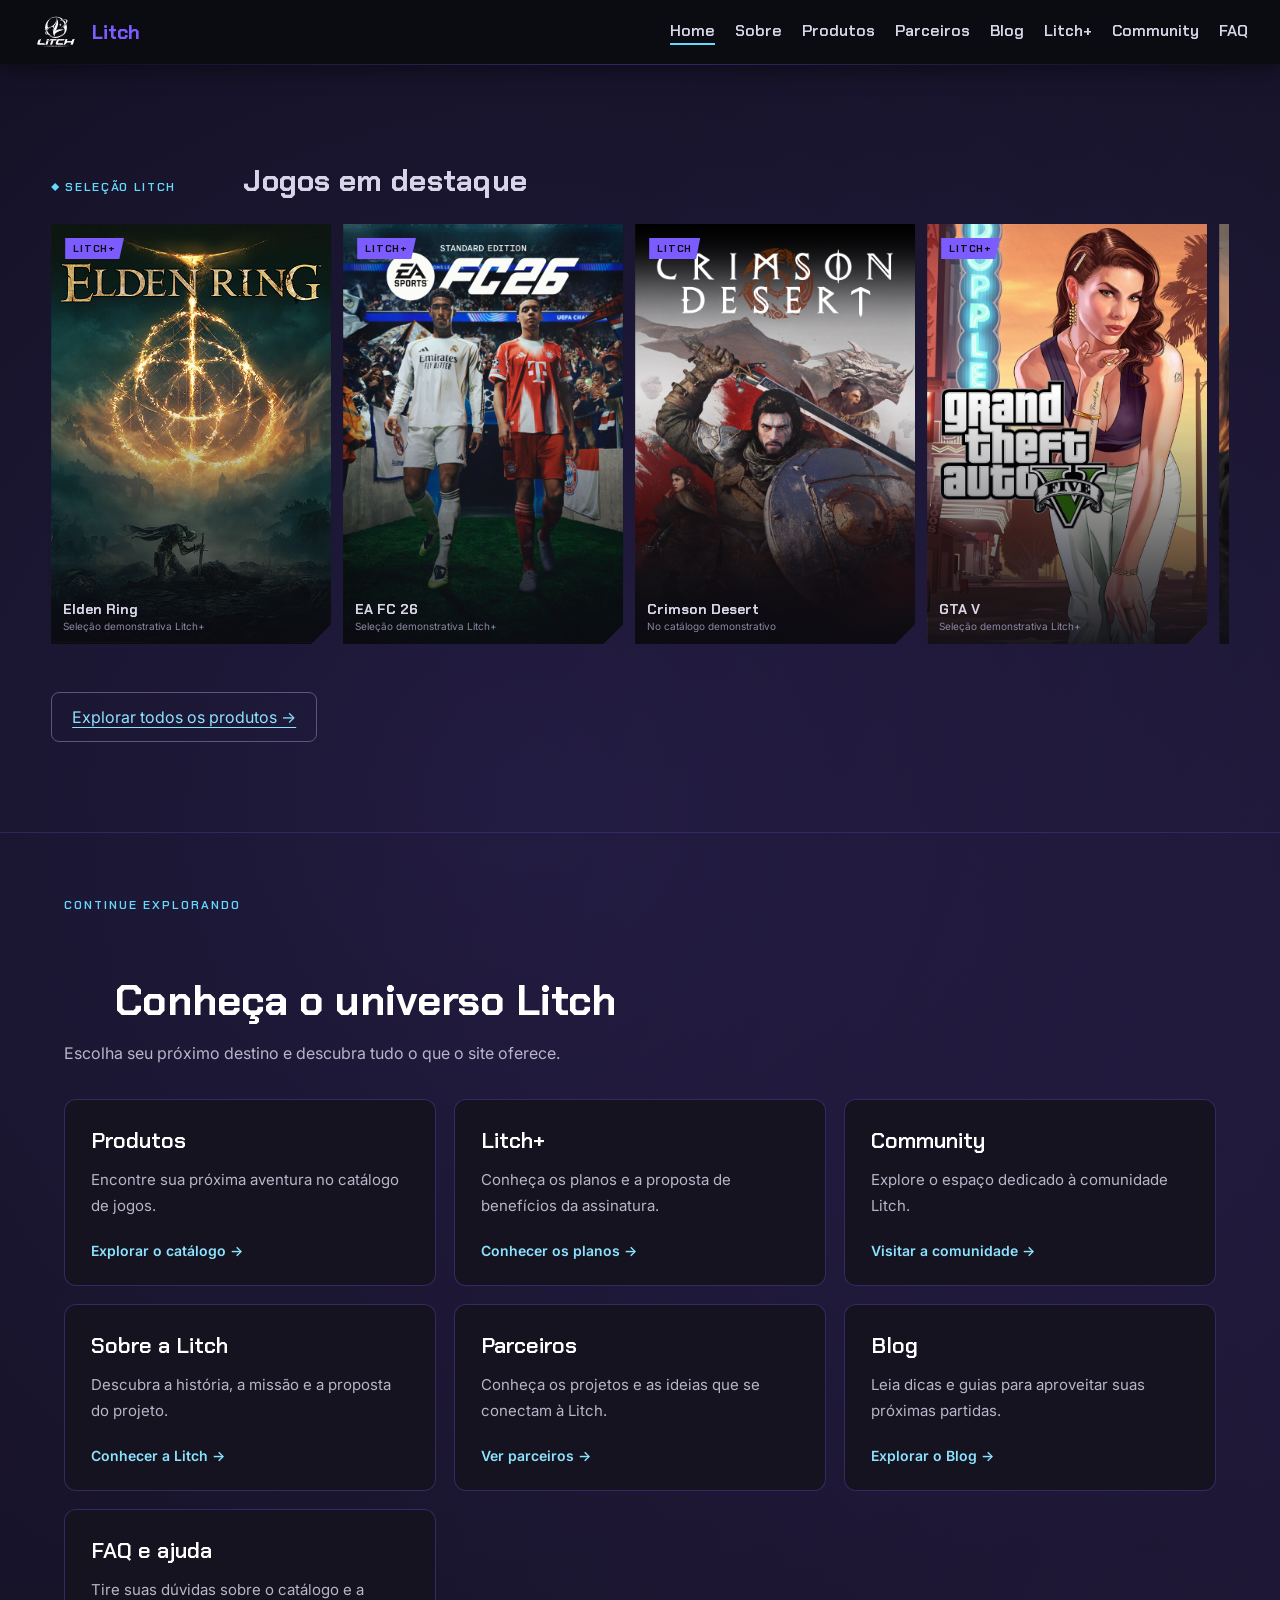
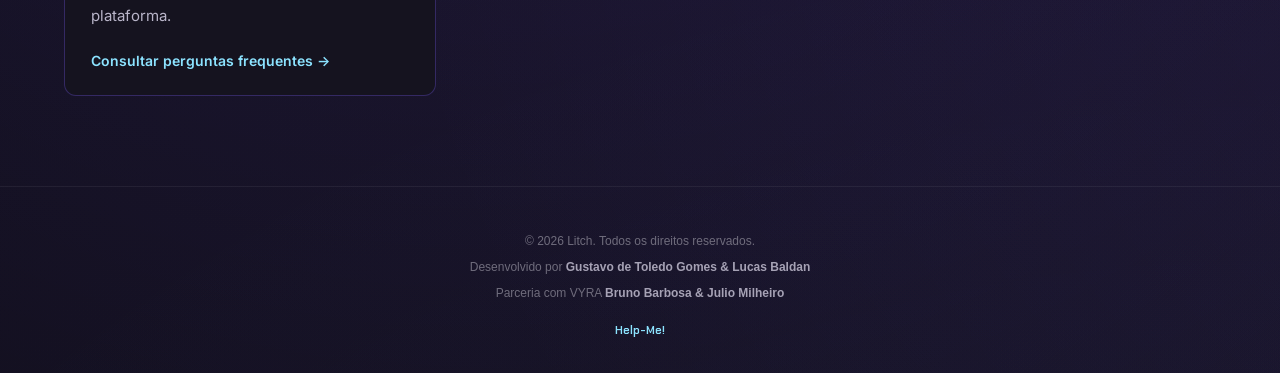
==== html/index.html @ 8936e8ca "Versão Final Versão Final Arquivos" ====
<!DOCTYPE html>
<html lang="pt-BR">

<head>
    <meta charset="UTF-8">
    <meta http-equiv="X-UA-Compatible" content="IE=edge">
    <meta name="viewport" content="width=device-width, initial-scale=1.0">
    <link rel="icon" type="image/png" href="../images/favicon.ico">
    <link rel="stylesheet" href="../css/style.css">
    <title>Litch</title>
<link rel="stylesheet" href="../css/static.css">
<link rel="stylesheet" href="../css/home.css">
</head>

<body class="home-page">
    <header>
        <div class="header__brand">
            <img src="../images/LitchLogo.png" alt="litch logo">
            <h1 class="title">Litch</h1>
        </div>


        <nav class="litch-nav" aria-label="Navegação principal"><a href="index.html" class="is-active" aria-current="page">Home</a><a href="sobre.html">Sobre</a><a href="game-store.html">Produtos</a><a href="parceiros.html">Parceiros</a><a href="blog.html">Blog</a><a href="litch_plus_plans.html">Litch+</a><a href="community.html">Community</a><a href="help-me.html">FAQ</a></nav>

        
    </header>

    <hr>

    <main>
        <section id="home" class="litch-carousel">
            <div class="litch-carousel__header">
                <span class="litch-carousel__eyebrow">SELEÇÃO LITCH</span>
                <h2 class="litch-carousel__title">Jogos em destaque</h2>
            </div>


            <div class="litch-carousel__track-wrap">
                

                <div class="litch-carousel__track" id="litchTrack" tabindex="0" role="region" aria-label="Jogos em destaque — use as setas do teclado para percorrer">

                    <article class="litch-card">
                        <img class="litch-card__img" src="../images/eldenring.jpg" alt="Arte de Elden Ring">
                        <div class="litch-card__scrim"></div>
                        <span class="litch-card__tag">Litch+</span>
                        <div class="litch-card__body">
                            <h3 class="litch-card__name">Elden Ring</h3>
                            <p class="litch-card__status">Seleção demonstrativa Litch+</p>
                        </div>
                    </article>

                    <article class="litch-card">
                        <img class="litch-card__img" src="../images/eafc26.jpg" alt="Arte de EA FC 26">
                        <div class="litch-card__scrim"></div>
                        <span class="litch-card__tag">Litch+</span>
                        <div class="litch-card__body">
                            <h3 class="litch-card__name">EA FC 26</h3>
                            <p class="litch-card__status">Seleção demonstrativa Litch+</p>
                        </div>
                    </article>

                    <article class="litch-card">
                        <img class="litch-card__img" src="../images/crimsondesert.jpg" alt="Arte de Crimson Desert">
                        <div class="litch-card__scrim"></div>
                        <span class="litch-card__tag">Litch</span>
                        <div class="litch-card__body">
                            <h3 class="litch-card__name">Crimson Desert</h3>
                            <p class="litch-card__status">No catálogo demonstrativo</p>
                        </div>
                    </article>

                    <article class="litch-card">
                        <img class="litch-card__img" src="../images/gtav.jpg" alt="Arte de GTA V">
                        <div class="litch-card__scrim"></div>
                        <span class="litch-card__tag">Litch+</span>
                        <div class="litch-card__body">
                            <h3 class="litch-card__name">GTA V</h3>
                            <p class="litch-card__status">Seleção demonstrativa Litch+</p>
                        </div>
                    </article>

                    <article class="litch-card">
                        <img class="litch-card__img" src="../images/tlou1.jpg" alt="Arte de The Last of Us Part I">
                        <div class="litch-card__scrim"></div>
                        <span class="litch-card__tag">Litch</span>
                        <div class="litch-card__body">
                            <h3 class="litch-card__name">The Last of Us Part I</h3>
                            <p class="litch-card__status">No catálogo demonstrativo</p>
                        </div>
                    </article>

                    <article class="litch-card">
                        <img class="litch-card__img" src="../images/wuchang.jpg" alt="Arte de Wuchang">
                        <div class="litch-card__scrim"></div>
                        <span class="litch-card__tag">Litch</span>
                        <div class="litch-card__body">
                            <h3 class="litch-card__name">Wuchang</h3>
                            <p class="litch-card__status">No catálogo demonstrativo</p>
                        </div>
                    </article>

                    <article class="litch-card">
                        <img class="litch-card__img" src="../images/persona5.jpg" alt="Arte de Persona 5">
                        <div class="litch-card__scrim"></div>
                        <span class="litch-card__tag">Litch+</span>
                        <div class="litch-card__body">
                            <h3 class="litch-card__name">Persona 5</h3>
                            <p class="litch-card__status">Seleção demonstrativa Litch+</p>
                        </div>
                    </article>

                    <article class="litch-card">
                        <img class="litch-card__img" src="../images/rdr2.jpeg" alt="Arte de Red Dead Redemption 2">
                        <div class="litch-card__scrim"></div>
                        <span class="litch-card__tag">Litch+</span>
                        <div class="litch-card__body">
                            <h3 class="litch-card__name">Red Dead Redemption 2</h3>
                            <p class="litch-card__status">Seleção demonstrativa Litch+</p>
                        </div>
                    </article>

                    <article class="litch-card">
                        <img class="litch-card__img" src="../images/baldurs_gate3.jpg" alt="Arte de Baldur's Gate 3">
                        <div class="litch-card__scrim"></div>
                        <span class="litch-card__tag">Litch</span>
                        <div class="litch-card__body">
                            <h3 class="litch-card__name">Baldur's Gate 3</h3>
                            <p class="litch-card__status">No catálogo demonstrativo</p>
                        </div>
                    </article>

                    <article class="litch-card">
                        <img class="litch-card__img" src="../images/gow-rag.jpg" alt="Arte de God of War: Ragnarök">
                        <div class="litch-card__scrim"></div>
                        <span class="litch-card__tag">Litch</span>
                        <div class="litch-card__body">
                            <h3 class="litch-card__name">God of War: Ragnarök</h3>
                            <p class="litch-card__status">No catálogo demonstrativo</p>
                        </div>
                    </article>
                </div>

                
            </div>

            <a class="home-catalog-link" href="game-store.html">Explorar todos os produtos →</a>
        </section>

        <section id="explorar" class="home-explore" aria-labelledby="explore-title">
            <span class="home-explore__eyebrow">CONTINUE EXPLORANDO</span>
            <h2 id="explore-title">Conheça o universo Litch</h2>
            <p class="home-explore__intro">Escolha seu próximo destino e descubra tudo o que o site oferece.</p>
            <div class="home-explore__grid">
                <a class="home-explore__card" href="game-store.html">
                    <h3>Produtos</h3>
                    <p>Encontre sua próxima aventura no catálogo de jogos.</p>
                    <span class="home-explore__cta">Explorar o catálogo <span aria-hidden="true">→</span></span>
                </a>
                <a class="home-explore__card" href="litch_plus_plans.html">
                    <h3>Litch+</h3>
                    <p>Conheça os planos e a proposta de benefícios da assinatura.</p>
                    <span class="home-explore__cta">Conhecer os planos <span aria-hidden="true">→</span></span>
                </a>
                <a class="home-explore__card" href="community.html">
                    <h3>Community</h3>
                    <p>Explore o espaço dedicado à comunidade Litch.</p>
                    <span class="home-explore__cta">Visitar a comunidade <span aria-hidden="true">→</span></span>
                </a>
                <a class="home-explore__card" href="sobre.html">
                    <h3>Sobre a Litch</h3>
                    <p>Descubra a história, a missão e a proposta do projeto.</p>
                    <span class="home-explore__cta">Conhecer a Litch <span aria-hidden="true">→</span></span>
                </a>
                <a class="home-explore__card" href="parceiros.html">
                    <h3>Parceiros</h3>
                    <p>Conheça os projetos e as ideias que se conectam à Litch.</p>
                    <span class="home-explore__cta">Ver parceiros <span aria-hidden="true">→</span></span>
                </a>
                <a class="home-explore__card" href="blog.html">
                    <h3>Blog</h3>
                    <p>Leia dicas e guias para aproveitar suas próximas partidas.</p>
                    <span class="home-explore__cta">Explorar o Blog <span aria-hidden="true">→</span></span>
                </a>
                <a class="home-explore__card" href="help-me.html">
                    <h3>FAQ e ajuda</h3>
                    <p>Tire suas dúvidas sobre o catálogo e a plataforma.</p>
                    <span class="home-explore__cta">Consultar perguntas frequentes <span aria-hidden="true">→</span></span>
                </a>
            </div>
        </section>

    </main>

    <footer class="litch-footer">

        <p>
            © 2026 Litch. Todos os direitos reservados.
        </p>

        <p>
            Desenvolvido por
            <strong>
                Gustavo de Toledo Gomes &amp; Lucas Baldan
            </strong>
        </p>

        <p>
            Parceria com VYRA
            <strong>
                Bruno Barbosa &amp; Julio Milheiro
            </strong>
        </p>

        <a href="help-me.html">
            Help-Me!
        </a>

    </footer>


    <!-- ================= Litch Game Hover Preview ================= -->
    

    
    

</body>

</html>
---- css/style.css ----
@import url('https://fonts.googleapis.com/css2?family=Chakra+Petch:wght@600;700&family=Inter:wght@400;500;600&display=swap');

html {
  scroll-behavior: smooth;
}

section[id] {
  scroll-margin-top: 80px;
}

body {
  min-height: 100vh;
  background-color: #0b0b12;
  background-image:
    radial-gradient(circle at 20% 20%, rgba(124, 92, 255, 0.18), transparent 45%),
    radial-gradient(circle at 80% 30%, rgba(124, 92, 255, 0.12), transparent 50%),
    radial-gradient(circle at 50% 90%, rgba(102, 217, 255, 0.06), transparent 55%),
    linear-gradient(135deg, #0b0b12, #15101f, #0b0b12);
  background-size: 200% 200%, 200% 200%, 200% 200%, 300% 300%;
  animation: litchDrift 22s ease-in-out infinite;
}

@keyframes litchDrift {
  0% {
    background-position: 0% 0%, 100% 0%, 50% 100%, 0% 50%;
  }
  50% {
    background-position: 20% 30%, 70% 40%, 60% 70%, 100% 50%;
  }
  100% {
    background-position: 0% 0%, 100% 0%, 50% 100%, 0% 50%;
  }
}

@media (prefers-reduced-motion: reduce) {
  body {
    animation: none;
  }
}

/* ---------- Linha divisória sob o header ---------- */
hr {
  border: none;
  height: 1px;
  background: linear-gradient(90deg, transparent, rgba(124, 92, 255, 0.5), transparent);
  margin: 0;
}

/* ---------- Header ---------- */
header {
  display: flex;
  align-items: center;
  justify-content: space-between;
  gap: 32px;
  padding: 16px 32px;
  background: #0b0b12;
  box-shadow: 0 4px 24px rgba(0, 0, 0, 0.5);
  position: relative;
  z-index: 20;
}

.litch-search-btn {
    width: 42px;
    height: 42px;

    display: flex;
    align-items: center;
    justify-content: center;

    border: none;
    border-radius: 10px;

    background: transparent;
    color: #d9d5e8;

    cursor: pointer;

    transition:
        color 0.2s ease,
        background 0.2s ease,
        transform 0.2s ease;
}

.litch-search-btn svg {
    width: 22px;
    height: 22px;

    fill: none;
    stroke: currentColor;
    stroke-width: 2;
    stroke-linecap: round;
}

.litch-search-btn:hover {
    color: #66d9ff;
    background: rgba(102, 217, 255, 0.08);
    transform: scale(1.08);
}

.litch-search {
    width: min(900px, 90%);
    margin: 30px auto;
}

.litch-search__input {
    height: 58px;

    display: flex;
    align-items: center;

    padding: 0 18px;

    border: 1px solid rgba(102, 217, 255, 0.3);
    border-radius: 12px;

    background: rgba(15, 15, 30, 0.9);
}

.litch-search__input svg {
    width: 22px;
    height: 22px;

    fill: none;
    stroke: #66d9ff;
    stroke-width: 2;
    stroke-linecap: round;
}

.litch-search__input input {
    flex: 1;

    height: 100%;

    margin-left: 14px;

    border: none;
    outline: none;

    background: transparent;

    color: white;

    font-family: 'Inter', sans-serif;
    font-size: 17px;
}

.litch-search__input input::placeholder {
    color: #77748a;
}

.litch-search__results {
    display: grid;
    grid-template-columns: repeat(auto-fill, minmax(220px, 1fr));
    gap: 20px;

    margin-top: 25px;
}

/* =========================================
   COMMUNITY
========================================= */

#community {
    width: 100%;
    padding: 40px 5% 100px;
}

.Comunnity-title {
    margin-bottom: 35px;

    font-family: 'Chakra Petch', sans-serif;
    font-size: 26px;
    font-weight: 700;

    color: #ffffff;
}


/* ---------- Avaliação geral ---------- */

.litch-community-rating {
    width: 100%;
    max-width: 600px;

    margin: 0 auto 50px;

    text-align: center;
}

.litch-community-rating__score {
    display: flex;
    align-items: baseline;
    justify-content: center;

    gap: 5px;
}

.litch-community-rating__score strong {
    font-family: 'Chakra Petch', sans-serif;

    font-size: 52px;
    line-height: 1;

    color: #ffffff;
}

.litch-community-rating__score span {
    font-size: 18px;
    color: #77748a;
}

.litch-community-rating__stars {
    margin-top: 10px;

    font-size: 28px;
    letter-spacing: 5px;

    color: #66d9ff;
}

.litch-community-rating p {
    margin-top: 8px;

    font-size: 13px;

    color: #77748a;
}


/* ---------- Grid ---------- */

.litch-community-grid {
    display: grid;

    grid-template-columns: repeat(2, minmax(0, 1fr));

    gap: 20px;

    max-width: 1200px;

    margin: 0 auto;
}


/* ---------- Card ---------- */

.litch-review-card {
    min-height: 180px;

    padding: 22px;

    border: 1px solid rgba(255, 255, 255, 0.07);
    border-radius: 12px;

    background:
        linear-gradient(
            145deg,
            rgba(38, 34, 76, 0.85),
            rgba(14, 14, 28, 0.95)
        );

    box-shadow:
        0 10px 30px rgba(0, 0, 0, 0.18);

    transition:
        transform 0.25s ease,
        border-color 0.25s ease,
        box-shadow 0.25s ease;
}

.litch-review-card:hover {
    transform: translateY(-4px);

    border-color: rgba(102, 217, 255, 0.3);

    box-shadow:
        0 15px 35px rgba(0, 0, 0, 0.3),
        0 0 20px rgba(102, 217, 255, 0.06);
}


/* ---------- Usuário ---------- */

.litch-review-card__top {
    display: flex;
    align-items: center;

    position: relative;

    margin-bottom: 20px;
}

.litch-review-card__avatar {
    width: 42px;
    height: 42px;

    display: flex;
    align-items: center;
    justify-content: center;

    margin-right: 12px;

    border-radius: 50%;

    background: linear-gradient(
        135deg,
        #66d9ff,
        #526cff
    );

    color: #080812;

    font-family: 'Chakra Petch', sans-serif;
    font-size: 17px;
    font-weight: 700;
}

.litch-review-card__top h3 {
    margin: 0;

    font-size: 15px;
    font-weight: 600;

    color: #ffffff;
}

.litch-review-card__top span {
    display: block;

    margin-top: 3px;

    font-size: 11px;

    color: #77748a;
}


/* ---------- Estrelas ---------- */

.litch-review-card__stars {
    margin-left: auto;

    font-size: 15px;
    letter-spacing: 2px;

    color: #66d9ff;
}


/* ---------- Comentário ---------- */

.litch-review-card > p {
    margin: 0;

    color: #c4c1d0;

    font-size: 14px;
    line-height: 1.65;
}

.header__brand {
  display: flex;
  align-items: center;
  gap: 12px;
}

.header__brand .title {
  font-size: 20px;
  margin: 0;
  text-align: left;
}

header div img {
  height: 32px;
  width: auto;
  display: block;
}

.title {
  font-family: 'Chakra Petch', sans-serif;
  font-size: 32px;
  font-weight: 700;
  color: #7c5cff;
  text-align: center;
  margin-top: 40px;
}

.litch-nav {
  display: flex;
  align-items: center;
  gap: 24px;
}

.litch-nav a {
  position: relative;
  padding-bottom: 4px;
  color: #d9d5e8;
  text-decoration: none;
  font-family: 'Chakra Petch', sans-serif;
  font-size: 16px;
  font-weight: 600;
  transition: color 0.2s ease;
}

.litch-nav a::after {
  content: '';
  position: absolute;
  left: 0;
  bottom: 0;
  width: 0;
  height: 2px;
  background: var(--accent-2, #66d9ff);
  transition: width 0.2s ease;
}

.litch-nav a:hover {
  color: #7c5cff;
}

.litch-nav a:hover::after,
.litch-nav a.is-active::after {
  width: 100%;
}

/* ---------- Títulos de seção (Game Store, Litch+, etc.) ---------- */
main section h2 {
  font-family: 'Chakra Petch', sans-serif;
  font-size: clamp(22px, 2.4vw, 30px);
  font-weight: 700;
  color: var(--text, #d9d5e8);
  padding: 48px clamp(16px, 4vw, 64px) 0;
  margin: 0;
}

main section h3 {
  font-family: 'Chakra Petch', sans-serif;
  font-size: clamp(18px, 2vw, 24px);
  font-weight: 600;
  color: var(--text, #d9d5e8);
  padding: 0;
  margin: 0;
}

/* ---------- Carrossel do topo ---------- */
.litch-carousel {
  --bg: #0b0b12;
  --card: #15131f;
  --card-hover: #1c1929;
  --accent: #7c5cff;
  --accent-2: #66d9ff;
  --text: #d9d5e8;
  --text-dim: #8d87a3;

  background: transparent;
  padding: 48px clamp(16px, 4vw, 64px);
  font-family: 'Inter', sans-serif;
  color: var(--text);
}

.litch-carousel__header {
  display: flex;
  align-items: baseline;
  gap: 16px;
  margin-bottom: 24px;
}

.litch-carousel__eyebrow {
  font-family: 'Chakra Petch', sans-serif;
  font-size: 12px;
  font-weight: 600;
  letter-spacing: 0.14em;
  text-transform: uppercase;
  color: var(--accent-2);
  position: relative;
  padding-left: 14px;
}

.litch-carousel__eyebrow::before {
  content: '';
  position: absolute;
  left: 0;
  top: 50%;
  width: 8px;
  height: 8px;
  background: var(--accent-2);
  clip-path: polygon(50% 0%, 100% 50%, 50% 100%, 0% 50%);
  transform: translateY(-50%);
}

.litch-carousel__title {
  font-family: 'Chakra Petch', sans-serif;
  font-size: clamp(22px, 2.4vw, 30px);
  font-weight: 700;
  letter-spacing: 0.01em;
  margin: 0;
}

.litch-carousel__track-wrap {
  position: relative;
}

.litch-carousel__track {
  display: flex;
  gap: 12px;
  overflow-x: auto;
  scroll-snap-type: x mandatory;
  scrollbar-width: none;
  padding-bottom: 4px;
}

.litch-carousel__track::-webkit-scrollbar {
  display: none;
}

.litch-card {
  position: relative;
  flex: 0 0 clamp(200px, 22vw, 280px);
  aspect-ratio: 2 / 3;
  scroll-snap-align: start;
  background: var(--card);
  clip-path: polygon(0 0, 100% 0, 100% calc(100% - 20px), calc(100% - 20px) 100%, 0 100%);
  overflow: hidden;
  cursor: pointer;
  box-shadow: 0 8px 24px rgba(0, 0, 0, 0.4);
  transition: transform 0.25s ease, box-shadow 0.25s ease;
}

.litch-card:hover {
  transform: translateY(-4px);
  box-shadow: 0 12px 32px rgba(124, 92, 255, 0.25);
}

.litch-card__img {
  position: absolute;
  inset: 0;
  width: 100%;
  height: 100%;
  object-fit: cover;
  object-position: center;
  display: block;
  background: linear-gradient(160deg, #221f30, #15131f);
  transition: transform 0.4s ease;
}

.litch-card:hover .litch-card__img {
  transform: scale(1.06);
}

.litch-card__scrim {
  position: absolute;
  inset: 0;
  background: linear-gradient(180deg, rgba(11,11,18,0) 40%, rgba(11,11,18,0.92) 100%);
}

.litch-card__tag {
  position: absolute;
  top: 14px;
  left: 14px;
  font-family: 'Chakra Petch', sans-serif;
  font-size: 10px;
  font-weight: 700;
  letter-spacing: 0.08em;
  text-transform: uppercase;
  color: var(--bg);
  background: var(--accent);
  padding: 4px 8px;
  clip-path: polygon(0 0, 100% 0, 92% 100%, 0% 100%);
}

.litch-card__body {
  position: absolute;
  left: 12px;
  right: 12px;
  bottom: 12px;
}

.litch-card__name {
  font-family: 'Chakra Petch', sans-serif;
  font-size: 14px;
  font-weight: 700;
  margin: 0 0 2px;
  line-height: 1.2;
}

.litch-card__status {
  font-size: 10px;
  color: var(--text-dim);
  margin: 0;
}

.litch-carousel__arrow {
  position: absolute;
  top: 50%;
  transform: translateY(-50%);
  width: 40px;
  height: 40px;
  display: grid;
  place-items: center;
  background: rgba(21, 19, 31, 0.85);
  border: 1px solid rgba(124, 92, 255, 0.4);
  clip-path: polygon(50% 0%, 100% 50%, 50% 100%, 0% 50%);
  color: var(--text);
  cursor: pointer;
  transition: background 0.2s ease, border-color 0.2s ease, transform 0.2s ease;
  z-index: 10;
}

.litch-carousel__arrow:hover {
  background: var(--accent);
  border-color: var(--accent);
  transform: translateY(-50%) scale(1.1);
}

.litch-carousel__arrow--prev { left: 12px; }
.litch-carousel__arrow--next { right: 12px; }

.litch-carousel__arrow svg {
  width: 16px;
  height: 16px;
  stroke: currentColor;
}

.litch-carousel__dots {
  display: flex;
  justify-content: center;
  gap: 6px;
  margin-top: 20px;
}

.litch-carousel__dot {
  width: 22px;
  height: 3px;
  background: rgba(217, 213, 232, 0.2);
  border: none;
  cursor: pointer;
  transition: background 0.2s ease;
}

.litch-carousel__dot.is-active {
  background: var(--accent-2);
  box-shadow: 0 0 8px rgba(102, 217, 255, 0.6);
}

/* ---------- Título e subtítulo da Store ---------- */
.litch-game-store__title {
  font-family: 'Chakra Petch', sans-serif;
  font-size: clamp(22px, 2.4vw, 30px);
  font-weight: 700;
  color: var(--text, #d9d5e8);
  padding: 48px clamp(16px, 4vw, 64px) 0;
  margin: 0;
}

.litch-game-store__subtitle {
  font-family: 'Chakra Petch', sans-serif;
  font-size: 20px;
  font-weight: 700;
  color: var(--text, #d9d5e8);
  padding: 0 clamp(16px, 4vw, 64px);
  margin: 40px 0 20px;
}

/* ---------- Hero banner ---------- */
.litch-hero {
  position: relative;
  margin: 24px clamp(16px, 4vw, 64px) 0;
  height: clamp(280px, 40vw, 420px);
  clip-path: polygon(0 0, 100% 0, 100% calc(100% - 40px), calc(100% - 40px) 100%, 0 100%);
  overflow: hidden;
}

.litch-hero__img {
  position: absolute;
  inset: 0;
  width: 100%;
  height: 100%;
  object-fit: cover;
  background: linear-gradient(160deg, #221f30, #15131f);
}

.litch-hero__scrim {
  position: absolute;
  inset: 0;
  background: linear-gradient(90deg, rgba(11,11,18,0.95) 15%, rgba(11,11,18,0.3) 60%, transparent 100%);
}

.litch-hero__content {
  position: absolute;
  left: clamp(20px, 3vw, 48px);
  bottom: clamp(20px, 3vw, 48px);
  max-width: 480px;
  color: #d9d5e8;
}

.litch-hero__tag {
  display: inline-block;
  font-family: 'Chakra Petch', sans-serif;
  font-size: 11px;
  font-weight: 700;
  letter-spacing: 0.1em;
  text-transform: uppercase;
  color: #0b0b12;
  background: #66d9ff;
  padding: 4px 10px;
  clip-path: polygon(0 0, 100% 0, 90% 100%, 0% 100%);
  margin-bottom: 12px;
}

.litch-hero__plus {
  display: inline-block;
  font-family: 'Chakra Petch', sans-serif;
  font-size: 11px;
  font-weight: 700;
  letter-spacing: 0.1em;
  text-transform: uppercase;
  color: #d9d5e8;
  background: #7c5cff;
  padding: 4px 10px;
  clip-path: polygon(0 0, 100% 0, 90% 100%, 0% 100%);
  margin-left: 8px;
}

.litch-hero__name {
  font-family: 'Chakra Petch', sans-serif;
  font-size: clamp(24px, 3vw, 36px);
  font-weight: 700;
  margin: 0 0 8px;
  line-height: 1.15;
}

.litch-hero__desc {
  font-size: 14px;
  color: #8d87a3;
  margin: 0 0 20px;
}

.litch-hero__meta {
  display: flex;
  align-items: center;
  gap: 16px;
}

.litch-hero__price {
  font-family: 'Chakra Petch', sans-serif;
  font-size: 18px;
  font-weight: 700;
  color: #66d9ff;
}

.litch-hero__cta {
  font-family: 'Chakra Petch', sans-serif;
  font-size: 13px;
  font-weight: 700;
  letter-spacing: 0.04em;
  text-transform: uppercase;
  color: #0b0b12;
  background: #7c5cff;
  border: none;
  padding: 10px 20px;
  clip-path: polygon(0 0, 100% 0, 92% 100%, 0% 100%);
  cursor: pointer;
  transition: background 0.2s ease;
}

.litch-hero__cta:hover {
  background: #66d9ff;
}

/* ---------- Carrossel da Store ---------- */
.litch-store-carousel {
  --accent: #7c5cff;
  --accent-2: #66d9ff;
  --text: #d9d5e8;

  padding: 0 clamp(16px, 4vw, 64px) 48px;
}

.litch-store-carousel__track-wrap {
  position: relative;
}

.litch-store-carousel__track {
  display: flex;
  gap: 18px;
  overflow-x: auto;
  scroll-snap-type: x proximity;
  padding-bottom: 4px;


  scrollbar-width: none;
}

.litch-store-carousel__track::-webkit-scrollbar {
  display: none;
}

.litch-store-carousel__track .litch-store-card {
  flex: 0 0 220px;
  scroll-snap-align: start;
  scroll-margin-inline-start: clamp(16px, 4vw, 64px);
}

.litch-store-carousel__jump {
  display: flex;
  flex-wrap: wrap;
  gap: 8px;
  margin-top: 16px;
  padding: 0 clamp(16px, 4vw, 64px);
}

.litch-store-carousel__jump a {
  display: grid;
  place-items: center;
  width: 28px;
  height: 28px;
  font-family: 'Chakra Petch', sans-serif;
  font-size: 12px;
  font-weight: 600;
  color: #8d87a3;
  text-decoration: none;
  background: #15131f;
  border: 1px solid rgba(124, 92, 255, 0.25);
  clip-path: polygon(0 0, 100% 0, 100% 78%, 78% 100%, 0 100%);
  transition: color 0.2s ease, border-color 0.2s ease, background 0.2s ease;
}

.litch-store-carousel__jump a:hover {
  color: #0b0b12;
  background: #66d9ff;
  border-color: #66d9ff;
}

/* ---------- Cards de jogo (usados dentro do carrossel da Store) ---------- */
.litch-store-card {
  position: relative;
  aspect-ratio: 3 / 4;
  background: #15131f;
  clip-path: polygon(0 0, 100% 0, 100% calc(100% - 24px), calc(100% - 24px) 100%, 0 100%);
  overflow: hidden;
  cursor: pointer;
  box-shadow: 0 8px 24px rgba(0, 0, 0, 0.4);
  transition: transform 0.25s ease, box-shadow 0.25s ease;
}

.litch-store-card:hover {
  transform: translateY(-4px);
  box-shadow: 0 12px 32px rgba(124, 92, 255, 0.25);
}

.litch-store-card__img {
  position: absolute;
  inset: 0;
  width: 100%;
  height: 100%;
  object-fit: cover;
  background: linear-gradient(160deg, #221f30, #15131f);
  transition: transform 0.4s ease;
}

.litch-store-card:hover .litch-store-card__img {
  transform: scale(1.06);
}

.litch-store-card__scrim {
  position: absolute;
  inset: 0;
  background: linear-gradient(180deg, rgba(11,11,18,0) 40%, rgba(11,11,18,0.92) 100%);
}

.litch-store-card__discount {
  position: absolute;
  top: 12px;
  left: 12px;
  font-family: 'Chakra Petch', sans-serif;
  font-size: 11px;
  font-weight: 700;
  color: #0b0b12;
  background: #66d9ff;
  padding: 3px 8px;
  clip-path: polygon(0 0, 100% 0, 88% 100%, 0% 100%);
}

.litch-store-card__body {
  position: absolute;
  left: 14px;
  right: 14px;
  bottom: 14px;
}

.litch-store-card__name {
  font-family: 'Chakra Petch', sans-serif;
  font-size: 15px;
  font-weight: 700;
  color: #d9d5e8;
  margin: 0 0 2px;
  line-height: 1.2;
}

.litch-store-card__genre {
  font-size: 11px;
  color: #8d87a3;
  margin: 0 0 8px;
}

.litch-store-card__price {
  display: flex;
  align-items: baseline;
  gap: 8px;
}

.litch-store-card__price-old {
  font-size: 11px;
  color: #8d87a3;
  text-decoration: line-through;
}

.litch-store-card__price-new {
  font-family: 'Chakra Petch', sans-serif;
  font-size: 14px;
  font-weight: 700;
  color: #66d9ff;
}

.litch-store-section {
    margin-left: 0;
    margin-right: 0;
}

.litch-store-section .litch-game-store__subtitle {
    padding-left: 0;
    padding-right: 0;
}

.litch-store-section .litch-store-carousel {
    padding-left: clamp(16px, 4vw, 64px);
    padding-right: clamp(16px, 4vw, 64px);
}
/* ---------- Hero do Litch+ ---------- */
.litch-plus-hero {
  display: flex;
  align-items: center;
  gap: clamp(24px, 4vw, 64px);
  margin: 24px clamp(16px, 4vw, 64px) 0;
  padding: clamp(32px, 5vw, 56px);
  background: linear-gradient(135deg, #15131f, #1c1730);
  clip-path: polygon(0 0, 100% 0, 100% calc(100% - 40px), calc(100% - 40px) 100%, 0 100%);
  box-shadow: 0 12px 32px rgba(0, 0, 0, 0.4);
}

.litch-plus-hero__content {
  flex: 1 1 420px;
  color: #d9d5e8;
}

.litch-plus-hero__tag {
  display: inline-block;
  font-family: 'Chakra Petch', sans-serif;
  font-size: 11px;
  font-weight: 700;
  letter-spacing: 0.1em;
  text-transform: uppercase;
  color: #0b0b12;
  background: #7c5cff;
  padding: 4px 10px;
  clip-path: polygon(0 0, 100% 0, 90% 100%, 0% 100%);
  margin-bottom: 16px;
}

.litch-plus-hero__headline {
  font-family: 'Chakra Petch', sans-serif;
  font-size: clamp(26px, 3.2vw, 40px);
  font-weight: 700;
  line-height: 1.15;
  margin: 0 0 16px;
}

.litch-plus-hero__desc {
  font-size: 15px;
  color: #8d87a3;
  line-height: 1.6;
  margin: 0 0 28px;
  max-width: 420px;
}

.litch-plus-hero__actions {
  display: flex;
  flex-wrap: wrap;
  gap: 14px;
}

.litch-plus-hero__cta {
  font-family: 'Chakra Petch', sans-serif;
  font-size: 14px;
  font-weight: 700;
  letter-spacing: 0.04em;
  text-transform: uppercase;
  color: #0b0b12;
  background: #66d9ff;
  border: none;
  padding: 12px 24px;
  clip-path: polygon(0 0, 100% 0, 92% 100%, 0% 100%);
  cursor: pointer;
  transition: background 0.2s ease, transform 0.2s ease;
}

.litch-plus-hero__cta:hover {
  background: #7c5cff;
  color: #d9d5e8;
  transform: translateY(-2px);
}

.litch-plus-hero__cta--ghost {
  background: transparent;
  color: #d9d5e8;
  border: 1px solid rgba(124, 92, 255, 0.5);
}

.litch-plus-hero__cta--ghost:hover {
  background: rgba(124, 92, 255, 0.15);
  color: #d9d5e8;
}

.litch-plus-hero__visual {
  flex: 1 1 320px;
  aspect-ratio: 4 / 3;
  position: relative;
  clip-path: polygon(6% 0, 100% 0, 100% 94%, 94% 100%, 0 100%, 0 6%);
  overflow: hidden;
  background: linear-gradient(160deg, #221f30, #15131f);
}

.litch-plus-hero__img {
  position: absolute;
  inset: 0;
  width: 100%;
  height: 100%;
  object-fit: cover;
  display: block;
}

a.litch-plus-hero__cta {
  display: inline-block;
  text-decoration: none;
}

@media (max-width: 720px) {
  .litch-plus-hero {
    flex-direction: column;
    text-align: center;
  }

  .litch-plus-hero__actions {
    justify-content: center;
  }

  .litch-plus-hero__desc {
    max-width: none;
  }
}

/* ---------- Planos do Litch+ ---------- */
.litch-plans-grid {
  display: grid;
  grid-template-columns: repeat(auto-fit, minmax(240px, 1fr));
  gap: 24px;
  padding: 32px clamp(16px, 4vw, 64px) 48px;
}

.litch-plan-card {
  position: relative;
  background: #15131f;
  padding: 32px 28px;
  clip-path: polygon(0 0, 100% 0, 100% calc(100% - 28px), calc(100% - 28px) 100%, 0 100%);
  box-shadow: 0 8px 24px rgba(0, 0, 0, 0.4);
  transition: transform 0.25s ease, box-shadow 0.25s ease;
}

.litch-plan-card:hover {
  transform: translateY(-4px);
  box-shadow: 0 12px 32px rgba(124, 92, 255, 0.25);
}

.litch-plan-card--featured {
  background: linear-gradient(150deg, #1c1730, #15131f);
  border: 1px solid rgba(124, 92, 255, 0.5);
}

.litch-plan-card__badge {
  position: absolute;
  top: 18px;
  right: -6px;
  font-family: 'Chakra Petch', sans-serif;
  font-size: 10px;
  font-weight: 700;
  letter-spacing: 0.06em;
  text-transform: uppercase;
  color: #0b0b12;
  background: #66d9ff;
  padding: 4px 10px;
  clip-path: polygon(0 0, 100% 0, 92% 50%, 100% 100%, 0 100%);
}

.litch-plan-card__name {
  font-family: 'Chakra Petch', sans-serif;
  font-size: 18px;
  font-weight: 700;
  color: #d9d5e8;
  margin: 0 0 12px;
}

.litch-plan-card__price {
  font-family: 'Chakra Petch', sans-serif;
  font-size: 30px;
  font-weight: 700;
  color: #66d9ff;
  margin: 0 0 24px;
}

.litch-plan-card__price span {
  font-size: 13px;
  font-weight: 500;
  color: #8d87a3;
}

.litch-plan-card__features {
  list-style: none;
  padding: 0;
  margin: 0 0 28px;
  display: flex;
  flex-direction: column;
  gap: 10px;
}

.litch-plan-card__features li {
  font-size: 13px;
  color: #d9d5e8;
  padding-left: 18px;
  position: relative;
}

.litch-plan-card__features li::before {
  content: '';
  position: absolute;
  left: 0;
  top: 6px;
  width: 6px;
  height: 6px;
  background: #7c5cff;
  clip-path: polygon(50% 0%, 100% 50%, 50% 100%, 0% 50%);
}

.litch-plan-card__cta {
  width: 100%;
  font-family: 'Chakra Petch', sans-serif;
  font-size: 13px;
  font-weight: 700;
  letter-spacing: 0.04em;
  text-transform: uppercase;
  color: #0b0b12;
  background: #7c5cff;
  border: none;
  padding: 12px;
  clip-path: polygon(0 0, 100% 0, 92% 100%, 0% 100%);
  cursor: pointer;
  transition: background 0.2s ease;
}

.litch-plan-card__cta:hover {
  background: #66d9ff;
}

/* ---------- Preview da biblioteca Litch+ (marquee infinito) ---------- */
.litch-library {
  position: relative;
  margin: 40px clamp(16px, 4vw, 64px) 48px;
  display: flex;
  flex-direction: column;
  gap: 14px;
}

/* fade nas bordas, esconde onde a faixa "nasce/morre" */
.litch-library::before,
.litch-library::after {
  content: '';
  position: absolute;
  top: 0;
  bottom: 0;
  width: clamp(40px, 8vw, 120px);
  z-index: 5;
  pointer-events: none;
}

.litch-library::before {
  left: 0;
  background: linear-gradient(90deg, #0b0b12, transparent);
}

.litch-library::after {
  right: 0;
  background: linear-gradient(270deg, #0b0b12, transparent);
}

.litch-library__row {
  overflow: hidden;
}

.litch-library__track {
  display: flex;
  gap: 14px;
  width: max-content;
}

.litch-library__row--left .litch-library__track {
  animation: litchScrollLeft 40s linear infinite;
}

.litch-library__row--right .litch-library__track {
  animation: litchScrollRight 40s linear infinite;
}

.litch-library__row:hover .litch-library__track {
  animation-play-state: paused;
}

@keyframes litchScrollLeft {
  from { transform: translateX(0); }
  to { transform: translateX(-50%); }
}

@keyframes litchScrollRight {
  from { transform: translateX(-50%); }
  to { transform: translateX(0); }
}

.litch-library__cover {
  position: relative;
  flex: 0 0 clamp(120px, 12vw, 160px);
  aspect-ratio: 3 / 4;
  clip-path: polygon(0 0, 100% 0, 100% calc(100% - 16px), calc(100% - 16px) 100%, 0 100%);
  overflow: hidden;
  background: linear-gradient(160deg, #221f30, #15131f);
}

.litch-library__cover img {
  position: absolute;
  inset: 0;
  width: 100%;
  height: 100%;
  object-fit: cover;
  display: block;
}

.litch-library__cover-name {
  position: absolute;
  left: 0;
  right: 0;
  bottom: 0;
  padding: 8px 10px;
  font-family: 'Chakra Petch', sans-serif;
  font-size: 11px;
  font-weight: 600;
  color: #d9d5e8;
  background: linear-gradient(180deg, transparent, rgba(11,11,18,0.95));
  opacity: 0;
  transform: translateY(6px);
  transition: opacity 0.2s ease, transform 0.2s ease;
}

.litch-library__cover:hover .litch-library__cover-name {
  opacity: 1;
  transform: translateY(0);
}

.litch-footer a {
    display: inline-block;

    margin-top: 10px;

    color: #66d9ff;

    text-decoration: none;

    font-family: 'Chakra Petch', sans-serif;

    font-weight: 600;

    transition: 0.2s ease;
}

.litch-footer a:hover {
    color: #ffffff;

    text-shadow:
        0 0 12px rgba(102, 217, 255, 0.4);
}

/* =========================================
   HELP-ME PAGE
========================================= */

.help-main {
    min-height: calc(100vh - 150px);
    padding: 70px 20px 100px;
}


/* ---------- Hero ---------- */

.help-hero {
    max-width: 800px;

    margin: 0 auto 45px;

    text-align: center;
}

.help-hero__eyebrow {
    color: #66d9ff;

    font-family: 'Chakra Petch', sans-serif;

    font-size: 12px;
    font-weight: 700;

    letter-spacing: 3px;
}

.help-hero h2 {
    margin: 12px 0 15px;

    font-family: 'Chakra Petch', sans-serif;

    font-size: clamp(32px, 5vw, 52px);

    color: #ffffff;
}

.help-hero p {
    max-width: 650px;

    margin: auto;

    color: #88859a;

    font-size: 15px;
    line-height: 1.7;
}


/* ---------- AI ---------- */

.litch-ai {
    width: min(900px, 100%);

    margin: auto;

    border: 1px solid rgba(102, 217, 255, 0.16);

    border-radius: 16px;

    background:
        linear-gradient(
            145deg,
            rgba(26, 24, 48, 0.95),
            rgba(11, 11, 20, 0.98)
        );

    overflow: hidden;

    box-shadow:
        0 25px 70px rgba(0, 0, 0, 0.35);
}


/* ---------- AI Header ---------- */

.litch-ai__header {
    display: flex;
    align-items: center;

    gap: 14px;

    padding: 20px 24px;

    border-bottom: 1px solid rgba(255, 255, 255, 0.06);
}

.litch-ai__icon {
    width: 42px;
    height: 42px;

    display: flex;
    align-items: center;
    justify-content: center;

    border-radius: 12px;

    background: rgba(102, 217, 255, 0.1);

    color: #66d9ff;

    font-size: 22px;
}

.litch-ai__header h3 {
    margin: 0;

    color: #ffffff;

    font-family: 'Chakra Petch', sans-serif;

    font-size: 17px;
}

.litch-ai__header span {
    display: block;

    margin-top: 3px;

    color: #66d9ff;

    font-size: 11px;
}


/* ---------- Messages ---------- */

.litch-ai__messages {
    min-height: 300px;

    max-height: 450px;

    overflow-y: auto;

    padding: 25px;
}

.ai-message {
    display: flex;

    gap: 12px;

    margin-bottom: 20px;
}

.ai-message__avatar {
    width: 34px;
    height: 34px;

    flex-shrink: 0;

    display: flex;
    align-items: center;
    justify-content: center;

    border-radius: 10px;

    background: #66d9ff;

    color: #080812;

    font-family: 'Chakra Petch', sans-serif;

    font-weight: 700;
}

.ai-message__content {
    max-width: 75%;

    padding: 13px 16px;

    border-radius: 4px 12px 12px 12px;

    background: rgba(255, 255, 255, 0.045);
}

.ai-message__content strong {
    display: block;

    margin-bottom: 5px;

    color: #66d9ff;

    font-size: 12px;
}

.ai-message__content p {
    margin: 0;

    color: #d9d5e8;

    font-size: 14px;

    line-height: 1.6;
}


/* ---------- Suggestions ---------- */

.litch-ai__suggestions {
    display: flex;

    flex-wrap: wrap;

    gap: 10px;

    padding: 0 25px 20px;
}

.litch-ai__suggestions button {
    padding: 9px 13px;

    border: 1px solid rgba(102, 217, 255, 0.18);

    border-radius: 8px;

    background: rgba(102, 217, 255, 0.04);

    color: #aaa7b8;

    font-size: 12px;

    cursor: pointer;

    transition: 0.2s ease;
}

.litch-ai__suggestions button:hover {
    border-color: rgba(102, 217, 255, 0.45);

    background: rgba(102, 217, 255, 0.09);

    color: #66d9ff;
}


/* ---------- Input ---------- */

.litch-ai__input {
    display: flex;

    gap: 10px;

    padding: 18px 20px;

    border-top: 1px solid rgba(255, 255, 255, 0.06);
}

.litch-ai__input input {
    flex: 1;

    min-width: 0;

    height: 48px;

    padding: 0 16px;

    border: 1px solid rgba(255, 255, 255, 0.08);

    border-radius: 10px;

    outline: none;

    background: #0b0b12;

    color: #ffffff;

    font-family: 'Inter', sans-serif;
}

.litch-ai__input input:focus {
    border-color: rgba(102, 217, 255, 0.45);
}

.litch-ai__input input::placeholder {
    color: #666374;
}

.litch-ai__input > button {
    width: 48px;

    border: none;

    border-radius: 10px;

    background: #66d9ff;

    color: #080812;

    font-size: 18px;

    cursor: pointer;

    transition: 0.2s ease;
}

.litch-ai__input > button:hover {
    transform: translateY(-2px);

    box-shadow:
        0 5px 20px rgba(102, 217, 255, 0.2);
}


/* ---------- FAQ ---------- */

.help-faq {
    width: min(1100px, 100%);

    margin: 90px auto 0;
}

.help-faq > h2 {
    margin-bottom: 25px;

    font-family: 'Chakra Petch', sans-serif;

    color: #ffffff;
}

.help-faq__grid {
    display: grid;

    grid-template-columns: repeat(2, 1fr);

    gap: 18px;
}

.help-faq__grid article {
    padding: 22px;

    border: 1px solid rgba(255, 255, 255, 0.06);

    border-radius: 12px;

    background: rgba(255, 255, 255, 0.025);
}

.help-faq__grid h3 {
    margin: 0 0 8px;

    color: #66d9ff;

    font-family: 'Chakra Petch', sans-serif;

    font-size: 16px;
}

.help-faq__grid p {
    margin: 0;

    color: #8c8999;

    font-size: 13px;

    line-height: 1.6;
}


/* ---------- Footer ---------- */

.litch-footer {
    padding: 35px 20px;

    border-top: 1px solid rgba(255, 255, 255, 0.06);

    text-align: center;

    color: #6f6c7c;

    font-size: 12px;
}

.litch-footer strong {
    color: #a6a2b5;
}

/* ---------- Página dedicada de planos Litch+ ---------- */
.litch-plans-page {
  position: relative;
  min-height: calc(100vh - 80px);
  display: block;
  padding: 64px clamp(16px, 4vw, 64px) 96px;
}

/* colagem de capas do catálogo, ao fundo */
.litch-plans-bg {
  position: absolute;
  inset: 0;
  z-index: 0;
  display: grid;
  grid-template-columns: repeat(8, 1fr);
  gap: 4px;
}

.litch-plans-bg img {
  width: 100%;
  height: 100%;
  object-fit: cover;
  filter: brightness(0.55) saturate(0.85);
}

.litch-plans-bg__scrim {
  position: absolute;
  inset: 0;
  z-index: 1;
  background:
    radial-gradient(circle at 50% 40%, rgba(11,11,18,0.55), rgba(11,11,18,0.8) 70%),
    linear-gradient(180deg, rgba(11,11,18,0.7), rgba(11,11,18,0.85));
}

.litch-plans-page__content {
  position: relative;
  z-index: 2;
  text-align: center;
  max-width: 1100px;
  width: 100%;
  margin: 0 auto;
  padding-top: 18px;
}

.litch-plans-page__title {
  font-family: 'Chakra Petch', sans-serif;
  font-size: clamp(30px, 4vw, 46px);
  font-weight: 700;
  color: #d9d5e8;
  margin: 16px 0 12px;
}

.litch-plans-page__subtitle {
  font-size: 15px;
  color: #8d87a3;
  max-width: 480px;
  margin: 0 auto 48px;
}

/* cards maiores, exclusivos dessa página */
.litch-plans-grid--large {
  display: grid;
  grid-template-columns: repeat(3, minmax(0, 1fr));
  gap: 32px;
  padding: 0;
  position: relative;
  z-index: 2;
}

.litch-plan-card--large {
    padding: 44px 36px;
    text-align: left;
    min-width: 0;
}

.litch-plan-card--large .litch-plan-card__name {
  font-size: 22px;
}

@media (max-width: 900px) {
  .litch-plans-grid--large {
    grid-template-columns: 1fr;
  }
}

.litch-plan-card--large .litch-plan-card__price {
  font-size: 38px;
  margin-bottom: 32px;
}

.litch-plan-card--large .litch-plan-card__features li {
  font-size: 14px;
}

.litch-plan-card--large .litch-plan-card__cta {
  display: block;
  padding: 14px;
  font-size: 14px;
  text-align: center;
  text-decoration: none;
}

/* ---------- Checkout demonstrativo dos planos Litch+ ---------- */
.plans-page .header__brand { text-decoration: none; }
.plans-page .header__brand img { width: auto; height: 32px; display: block; }
.checkout-page .header__brand { text-decoration: none; }
.checkout-page .header__brand img { width: auto; height: 32px; }
.checkout-page__stage { padding-top: 48px; }
.checkout-back { display: block; width: fit-content; margin: 0 0 22px; color: #9d99af; text-decoration: none; font: 600 12px 'Chakra Petch', sans-serif; }
.checkout-back:hover { color: #66d9ff; }
.checkout-plan-picker { display: grid; grid-template-columns: repeat(3, 1fr); gap: 10px; width: min(690px, 100%); margin: 0 auto 24px; }
.checkout-plan-picker button { display: flex; align-items: center; justify-content: space-between; gap: 12px; min-height: 58px; padding: 12px 16px; border: 1px solid rgba(124,92,255,.28); border-radius: 10px; background: rgba(13,12,22,.82); color: #b7b3c6; cursor: pointer; font: 600 13px 'Chakra Petch', sans-serif; transition: .2s ease; }
.checkout-plan-picker button strong { color: #77748a; font-size: 12px; }
.checkout-plan-picker button:hover { border-color: rgba(102,217,255,.5); transform: translateY(-2px); }
.checkout-plan-picker button.is-selected { border-color: #66d9ff; background: linear-gradient(135deg, rgba(124,92,255,.24), rgba(102,217,255,.1)); color: #fff; box-shadow: 0 0 22px rgba(102,217,255,.08); }
.checkout-plan-picker button.is-selected strong { color: #66d9ff; }
.checkout-notice { border-left-color: #66d9ff; }
.checkout-summary-line { position: relative; z-index: 1; display: flex; justify-content: space-between; gap: 16px; padding: 12px 0; border-top: 1px solid rgba(255,255,255,.06); color: #77748a; font-size: 11px; }
.checkout-summary-line strong { color: #d9d5e8; }
.checkout-page .litch-trial-benefits { margin-top: 25px; }
.checkout-page .litch-footer a { color: #66d9ff; text-decoration: none; }

@media (max-width: 850px) {
  .checkout-page header { flex-wrap: wrap; }
  .checkout-page .litch-nav { order: 3; width: 100%; justify-content: center; flex-wrap: wrap; gap: 12px 18px; }
}

@media (max-width: 560px) {
  .checkout-page header { padding: 14px 18px; }
  .checkout-plan-picker { grid-template-columns: 1fr; }
  .checkout-plan-picker button { min-height: 50px; }
  .checkout-page__stage { padding-top: 38px; }
}

/* ---------- New Releases ---------- */
.litch-releases {
  padding: 48px clamp(16px, 4vw, 64px);
}

.litch-releases__title {
  font-family: 'Chakra Petch', sans-serif;
  font-size: clamp(22px, 2.4vw, 30px);
  font-weight: 700;
  color: #d9d5e8;
  margin: 0 0 20px;
}

.litch-releases__radio {
  display: none;
}

.litch-releases__nav {
  display: flex;
  flex-wrap: wrap;
  gap: 28px;
  border-bottom: 1px solid rgba(124, 92, 255, 0.25);
  margin-bottom: 24px;
  padding-bottom: 12px;
}

.litch-releases__nav label {
  font-family: 'Chakra Petch', sans-serif;
  font-size: 14px;
  font-weight: 600;
  color: #8d87a3;
  cursor: pointer;
  padding-bottom: 12px;
  position: relative;
  transition: color 0.2s ease;
}

.litch-releases__nav label::after {
  content: '';
  position: absolute;
  left: 0;
  bottom: -13px;
  width: 100%;
  height: 2px;
  background: #ff8a3d;
  transform: scaleX(0);
  transition: transform 0.2s ease;
}

.litch-releases__nav label:hover {
  color: #d9d5e8;
}

/* mostra o painel certo conforme o radio marcado */
.litch-releases__panel {
  display: none;
  flex-direction: column;
  gap: 2px;
}

#tab-popular:checked ~ .litch-releases__nav label[for="tab-popular"],
#tab-bestsellers:checked ~ .litch-releases__nav label[for="tab-bestsellers"],
#tab-anticipated:checked ~ .litch-releases__nav label[for="tab-anticipated"],
#tab-deals:checked ~ .litch-releases__nav label[for="tab-deals"],
#tab-free:checked ~ .litch-releases__nav label[for="tab-free"] {
  color: #d9d5e8;
}

#tab-popular:checked ~ .litch-releases__nav label[for="tab-popular"]::after,
#tab-bestsellers:checked ~ .litch-releases__nav label[for="tab-bestsellers"]::after,
#tab-anticipated:checked ~ .litch-releases__nav label[for="tab-anticipated"]::after,
#tab-deals:checked ~ .litch-releases__nav label[for="tab-deals"]::after,
#tab-free:checked ~ .litch-releases__nav label[for="tab-free"]::after {
  transform: scaleX(1);
}

#tab-popular:checked ~ .litch-releases__panel--popular,
#tab-bestsellers:checked ~ .litch-releases__panel--bestsellers,
#tab-anticipated:checked ~ .litch-releases__panel--anticipated,
#tab-deals:checked ~ .litch-releases__panel--deals,
#tab-free:checked ~ .litch-releases__panel--free {
  display: flex;
}

/* cada linha da lista */
.litch-release-row {
  display: flex;
  align-items: center;
  gap: 18px;
  padding: 12px;
  background: #15131f;
  transition: background 0.2s ease;
}

.litch-release-row:hover {
  background: #1c1929;
}

.litch-release-row__img {
  width: 90px;
  aspect-ratio: 3 / 4;
  object-fit: cover;
  flex-shrink: 0;
  clip-path: polygon(0 0, 100% 0, 100% calc(100% - 10px), calc(100% - 10px) 100%, 0 100%);
  background: linear-gradient(160deg, #221f30, #15131f);
}

.litch-release-row__info {
  flex: 1;
  min-width: 0;
}

.litch-release-row__name {
  font-family: 'Chakra Petch', sans-serif;
  font-size: 15px;
  font-weight: 700;
  color: #d9d5e8;
  margin: 0 0 4px;
}

.litch-release-row__genre {
  font-size: 12px;
  color: #8d87a3;
  margin: 0 0 4px;
}

.litch-release-row__date {
  font-size: 11px;
  color: #7c5cff;
  margin: 0;
}

.litch-release-row__price {
  display: flex;
  align-items: center;
  gap: 10px;
  flex-shrink: 0;
}

.litch-release-row__discount {
  font-family: 'Chakra Petch', sans-serif;
  font-size: 12px;
  font-weight: 700;
  color: #0b0b12;
  background: #ff8a3d;
  padding: 4px 8px;
  clip-path: polygon(0 0, 100% 0, 85% 100%, 0% 100%);
}

.litch-release-row__price-old {
  font-size: 12px;
  color: #8d87a3;
  text-decoration: line-through;
}

.litch-release-row__price-new {
  font-family: 'Chakra Petch', sans-serif;
  font-size: 15px;
  font-weight: 700;
  color: #d9d5e8;
}

.litch-release-row__price-new--free {
  color: #7c5cff;
}

@media (max-width: 640px) {
  .litch-release-row__genre,
  .litch-release-row__date {
    display: none;
  }
}

/* ---------- Responsive ---------- */

@media (max-width: 700px) {

    .help-main {
        padding-top: 45px;
    }

    .help-faq__grid {
        grid-template-columns: 1fr;
    }

    .litch-ai__messages {
        min-height: 250px;
    }

}

@media (prefers-reduced-motion: reduce) {
  .litch-library__track {
    animation: none;
  }
}

@media (max-width: 640px) {
  .litch-carousel__arrow { display: none; }
}

/* ---------- Responsividade ---------- */

@media (max-width: 800px) {

    .litch-community-grid {
        grid-template-columns: 1fr;
    }

}

@media (max-width: 500px) {

    #community {
        padding-left: 20px;
        padding-right: 20px;
    }

    .litch-community-rating__score strong {
        font-size: 44px;
    }

    .litch-review-card__stars {
        font-size: 12px;
    }

}

@media (max-width: 640px) {
  .litch-plans-bg {
    grid-template-columns: repeat(4, 1fr);
  }
}


/* =========================================================
   LITCH GAME HOVER PREVIEW
   Preview lateral inspirado em lojas de jogos, com a paleta Litch
   ========================================================= */

/* O preview abaixo pertence exclusivamente à seção New Releases e suas 5 abas. */
.litch-releases .litch-release-row {
  position: relative;
  transition:
    background 0.2s ease,
    transform 0.22s ease,
    box-shadow 0.22s ease;
}

.litch-releases .litch-release-row.litch-preview-source-active {
  background: #1c1929;
  transform: translateX(6px);
  box-shadow:
    inset 3px 0 0 #7c5cff,
    0 10px 28px rgba(0, 0, 0, 0.28),
    0 0 22px rgba(124, 92, 255, 0.10);
  z-index: 2;
}

.litch-game-preview {
  --preview-bg: #15131f;
  --preview-bg-2: #1c1929;
  --preview-border: rgba(124, 92, 255, 0.45);
  --preview-purple: #7c5cff;
  --preview-blue: #66d9ff;
  --preview-text: #d9d5e8;
  --preview-dim: #8d87a3;

  position: fixed;
  left: 0;
  top: 0;
  width: min(340px, calc(100vw - 28px));
  padding: 15px;

  border: 1px solid var(--preview-border);
  border-radius: 14px;

  background:
    radial-gradient(circle at 100% 0%, rgba(124, 92, 255, 0.18), transparent 42%),
    linear-gradient(145deg, rgba(28, 25, 41, 0.98), rgba(11, 11, 18, 0.98));

  color: var(--preview-text);
  box-shadow:
    0 20px 50px rgba(0, 0, 0, 0.58),
    0 0 32px rgba(124, 92, 255, 0.12);

  backdrop-filter: blur(16px);
  -webkit-backdrop-filter: blur(16px);

  opacity: 0;
  visibility: hidden;
  pointer-events: none;
  transform: translateY(8px) scale(0.975);
  transform-origin: 0 50%;

  transition:
    opacity 0.16s ease,
    visibility 0.16s ease,
    transform 0.18s ease;

  z-index: 9999;
}

.litch-game-preview.opens-left {
  transform-origin: 100% 50%;
}

.litch-game-preview.is-visible {
  opacity: 1;
  visibility: visible;
  pointer-events: auto;
  transform: translateY(0) scale(1);
}

.litch-game-preview::before {
  content: '';
  position: absolute;
  left: -1px;
  top: 18px;
  width: 3px;
  height: 56px;
  border-radius: 0 4px 4px 0;
  background: linear-gradient(180deg, #7c5cff, #66d9ff);
  box-shadow: 0 0 16px rgba(102, 217, 255, 0.35);
}

.litch-game-preview.opens-left::before {
  left: auto;
  right: -1px;
  border-radius: 4px 0 0 4px;
}

.litch-game-preview__topline {
  display: flex;
  align-items: center;
  justify-content: space-between;
  gap: 12px;
  margin-bottom: 5px;
}

.litch-game-preview__eyebrow {
  font-family: 'Chakra Petch', sans-serif;
  font-size: 10px;
  font-weight: 700;
  letter-spacing: 0.12em;
  text-transform: uppercase;
  color: var(--preview-blue);
}

.litch-game-preview__price {
  font-family: 'Chakra Petch', sans-serif;
  font-size: 12px;
  font-weight: 700;
  color: #ffffff;
  white-space: nowrap;
}

.litch-game-preview__title {
  margin: 0;
  padding: 0 !important;
  font-family: 'Chakra Petch', sans-serif;
  font-size: 20px !important;
  font-weight: 700;
  line-height: 1.15;
  color: #ffffff;
}

.litch-game-preview__meta {
  margin: 6px 0 10px;
  font-family: 'Inter', sans-serif;
  font-size: 11px;
  color: var(--preview-dim);
}

.litch-game-preview__tags {
  display: flex;
  flex-wrap: wrap;
  gap: 6px;
  margin-bottom: 12px;
}

.litch-game-preview__tags span {
  display: inline-flex;
  align-items: center;
  min-height: 23px;
  padding: 4px 7px;
  border: 1px solid rgba(124, 92, 255, 0.22);
  border-radius: 5px;
  background: rgba(124, 92, 255, 0.10);
  font-family: 'Inter', sans-serif;
  font-size: 10px;
  font-weight: 600;
  color: #c9c4dc;
}

.litch-game-preview__video {
  position: relative;
  display: block;
  width: 100%;
  aspect-ratio: 16 / 9;
  overflow: hidden;
  border: 1px solid rgba(102, 217, 255, 0.16);
  border-radius: 9px;
  background: #0b0b12;
  text-decoration: none;
  box-shadow: inset 0 0 0 1px rgba(255, 255, 255, 0.02);
}

.litch-game-preview__video img {
  width: 100%;
  height: 100%;
  display: block;
  object-fit: cover;
  transition: transform 0.35s ease, filter 0.35s ease;
}

.litch-game-preview__video-shade {
  position: absolute;
  inset: 0;
  background:
    radial-gradient(circle at 50% 50%, transparent 0 24%, rgba(11, 11, 18, 0.10) 42%),
    linear-gradient(180deg, rgba(11, 11, 18, 0.06), rgba(11, 11, 18, 0.72));
  transition: background 0.25s ease;
}

.litch-game-preview__video:hover img {
  transform: scale(1.045);
  filter: saturate(1.12) brightness(1.04);
}

.litch-game-preview__video:hover .litch-game-preview__video-shade {
  background: linear-gradient(180deg, rgba(11, 11, 18, 0), rgba(11, 11, 18, 0.62));
}

.litch-game-preview__play {
  position: absolute;
  left: 50%;
  top: 50%;
  width: 48px;
  height: 48px;
  display: grid;
  place-items: center;
  transform: translate(-50%, -50%);
  border: 1px solid rgba(255, 255, 255, 0.20);
  border-radius: 50%;
  background: rgba(11, 11, 18, 0.78);
  color: #ffffff;
  box-shadow:
    0 8px 24px rgba(0, 0, 0, 0.42),
    0 0 18px rgba(124, 92, 255, 0.22);
  transition: transform 0.2s ease, background 0.2s ease;
}

.litch-game-preview__play svg {
  width: 20px;
  height: 20px;
  fill: currentColor;
  transform: translateX(1px);
}

.litch-game-preview__video:hover .litch-game-preview__play {
  transform: translate(-50%, -50%) scale(1.08);
  background: var(--preview-purple);
}

.litch-game-preview__video-label {
  position: absolute;
  left: 10px;
  bottom: 8px;
  font-family: 'Chakra Petch', sans-serif;
  font-size: 10px;
  font-weight: 700;
  letter-spacing: 0.05em;
  text-transform: uppercase;
  color: #ffffff;
}

.litch-game-preview__image-wrap {
  position: relative;
  margin-top: 9px;
  overflow: hidden;
  border: 1px solid rgba(124, 92, 255, 0.16);
  border-radius: 9px;
  background: #0b0b12;
}

.litch-game-preview__image {
  width: 100%;
  height: 118px;
  display: block;
  object-fit: cover;
  background: linear-gradient(160deg, #221f30, #15131f);
  transition: transform 0.35s ease, filter 0.35s ease;
}

.litch-game-preview__image-wrap:hover .litch-game-preview__image {
  transform: scale(1.035);
  filter: saturate(1.08);
}

.litch-game-preview__media-label {
  position: absolute;
  z-index: 2;
  left: 8px;
  top: 8px;
  padding: 3px 6px;
  border-radius: 4px;
  background: rgba(11, 11, 18, 0.76);
  font-family: 'Chakra Petch', sans-serif;
  font-size: 9px;
  font-weight: 700;
  letter-spacing: 0.05em;
  text-transform: uppercase;
  color: var(--preview-blue);
}

@media (max-width: 820px), (hover: none) {
  .litch-game-preview {
    display: none !important;
  }

  .litch-releases .litch-release-row.litch-preview-source-active {
    transform: none;
    box-shadow: none;
  }
}

@media (prefers-reduced-motion: reduce) {
  .litch-game-preview,
  .litch-game-preview *,
  .litch-releases .litch-release-row {
    transition: none !important;
  }
}



/* ---------- Estado fixado do Hover Preview ---------- */
.litch-game-preview.is-pinned {
  border-color: rgba(102, 217, 255, 0.72);
  box-shadow:
    0 24px 60px rgba(0, 0, 0, 0.65),
    0 0 0 1px rgba(124, 92, 255, 0.18),
    0 0 34px rgba(102, 217, 255, 0.16);
  cursor: default;
}

.litch-game-preview.is-pinned::before {
  width: 4px;
  background: linear-gradient(180deg, #66d9ff, #7c5cff);
  box-shadow: 0 0 20px rgba(102, 217, 255, 0.55);
}

.litch-game-preview.is-pinned .litch-game-preview__eyebrow {
  color: #66d9ff;
}

/* ---------- Setas + dots nos carrosséis da Store (Highlights / Online) ---------- */
.litch-store-carousel .litch-carousel__arrow--prev { left: 4px; }
.litch-store-carousel .litch-carousel__arrow--next { right: 4px; }

.litch-store-carousel .litch-carousel__dots {
  margin-top: 16px;
}

@media (max-width: 640px) {
  .litch-store-carousel .litch-carousel__arrow { display: none; }
}

/* =========================================================
   LITCH+ — 25-DAY FREE TRIAL PAGE
   Este arquivo complementa o style.css principal.
   ========================================================= */

.litch-trial-page {
    position: relative;
    min-height: calc(100vh - 80px);
    overflow: hidden;
    padding: 64px clamp(16px, 4vw, 64px) 80px;
}

.litch-trial-bg {
    position: absolute;
    inset: 0;
    z-index: 0;

    display: grid;
    grid-template-columns: repeat(8, 1fr);

    gap: 4px;

    pointer-events: none;
}

.litch-trial-bg img {
    width: 100%;
    height: 100%;
    min-height: 220px;

    object-fit: cover;

    filter:
        brightness(0.46)
        saturate(0.82);
}

.litch-trial-bg__scrim {
    position: absolute;
    inset: 0;
    z-index: 1;

    pointer-events: none;

    background:
        radial-gradient(
            circle at 50% 10%,
            rgba(124, 92, 255, 0.20),
            transparent 38%
        ),
        radial-gradient(
            circle at 78% 42%,
            rgba(102, 217, 255, 0.07),
            transparent 30%
        ),
        linear-gradient(
            180deg,
            rgba(11, 11, 18, 0.72),
            rgba(11, 11, 18, 0.91) 42%,
            rgba(11, 11, 18, 0.97)
        );
}

.litch-trial-page__content {
    position: relative;
    z-index: 2;

    width: min(1180px, 100%);
    margin: 0 auto;

    text-align: center;
}

main .litch-trial-page__title {
    max-width: 850px;

    margin: 16px auto 12px;
    padding: 0;

    color: #f7f5ff;

    font-family: 'Chakra Petch', sans-serif;
    font-size: clamp(34px, 4.8vw, 56px);
    font-weight: 700;
    line-height: 1.05;
}

.litch-trial-page__subtitle {
    max-width: 760px;

    margin: 0 auto 40px;

    color: #aaa5b8;

    font-size: 15px;
    line-height: 1.7;
}


/* =========================================================
   CHECKOUT HUD
   ========================================================= */

.litch-trial-checkout {
    display: grid;

    grid-template-columns:
        minmax(0, 1.45fr)
        minmax(280px, 0.72fr);

    width: min(1040px, 100%);

    margin: 0 auto;

    overflow: hidden;

    text-align: left;

    border:
        1px solid
        rgba(124, 92, 255, 0.34);

    border-radius: 18px;

    background:
        linear-gradient(
            145deg,
            rgba(26, 23, 42, 0.97),
            rgba(11, 11, 18, 0.98)
        );

    box-shadow:
        0 28px 80px rgba(0, 0, 0, 0.52),
        0 0 40px rgba(124, 92, 255, 0.08);

    backdrop-filter: blur(16px);
}

.litch-trial-checkout__main {
    padding:
        clamp(24px, 4vw, 42px);
}

.litch-trial-checkout__header {
    display: flex;

    align-items: center;

    gap: 14px;

    margin-bottom: 16px;
}

.litch-trial-checkout__icon {
    width: 48px;
    height: 48px;

    flex: 0 0 48px;

    display: grid;
    place-items: center;

    border:
        1px solid
        rgba(102, 217, 255, 0.22);

    border-radius: 13px;

    background:
        rgba(102, 217, 255, 0.08);

    color: #66d9ff;
}

.litch-trial-checkout__icon svg {
    width: 24px;

    fill: none;
    stroke: currentColor;

    stroke-width: 1.7;
    stroke-linecap: round;
    stroke-linejoin: round;
}

.litch-trial-checkout__header span {
    display: block;

    margin-bottom: 3px;

    color: #66d9ff;

    font-size: 10px;
    font-weight: 600;

    letter-spacing: 0.14em;

    text-transform: uppercase;
}

main .litch-trial-checkout__header h3 {
    margin: 0;
    padding: 0;

    color: #f5f3ff;

    font-family: 'Chakra Petch', sans-serif;

    font-size: 22px;
    font-weight: 700;
}

.litch-trial-zero-charge {
    display: flex;

    align-items: center;
    justify-content: space-between;

    gap: 18px;

    margin-bottom: 27px;

    padding: 13px 15px;

    border-left: 3px solid #7c5cff;

    background:
        rgba(124, 92, 255, 0.07);
}

.litch-trial-zero-charge strong {
    flex: 0 0 auto;

    color: #d9d5e8;

    font-family: 'Chakra Petch', sans-serif;

    font-size: 12px;
}

.litch-trial-zero-charge span {
    color: #8d87a3;

    font-size: 11px;
    line-height: 1.45;
}


/* =========================================================
   PAYMENT FORM
   ========================================================= */

.litch-trial-form {
    display: grid;

    grid-template-columns:
        repeat(2, minmax(0, 1fr));

    gap: 17px;
}

.litch-trial-field--full,
.litch-trial-terms,
.litch-trial-submit,
.litch-trial-form__status {
    grid-column: 1 / -1;
}

.litch-trial-field {
    min-width: 0;
}

.litch-trial-field label {
    display: block;

    margin-bottom: 7px;

    color: #d9d5e8;

    font-size: 12px;
    font-weight: 600;
}

.litch-trial-field input {
    width: 100%;
    height: 50px;

    box-sizing: border-box;

    padding: 0 14px;

    outline: none;

    border:
        1px solid
        rgba(255, 255, 255, 0.09);

    border-radius: 10px;

    background:
        rgba(7, 7, 13, 0.76);

    color: #ffffff;

    font-family: 'Inter', sans-serif;
    font-size: 14px;

    transition:
        border-color 0.2s ease,
        box-shadow 0.2s ease,
        background 0.2s ease;
}

.litch-trial-field input::placeholder {
    color: #5d596a;
}

.litch-trial-field input:hover {
    border-color:
        rgba(124, 92, 255, 0.30);
}

.litch-trial-field input:focus {
    border-color:
        rgba(102, 217, 255, 0.68);

    background:
        rgba(9, 9, 17, 0.94);

    box-shadow:
        0 0 0 3px rgba(102, 217, 255, 0.07),
        0 0 18px rgba(102, 217, 255, 0.05);
}

.litch-trial-card-input {
    position: relative;
}

.litch-trial-card-input input {
    padding-right: 50px;
}

.litch-trial-card-input svg {
    position: absolute;

    top: 50%;
    right: 15px;

    width: 21px;

    transform: translateY(-50%);

    fill: none;

    stroke: #77748a;

    stroke-width: 1.6;

    pointer-events: none;
}

.litch-trial-terms {
    display: flex;

    align-items: flex-start;

    gap: 10px;

    margin-top: 3px;

    color: #8d87a3;

    font-size: 11px;
    line-height: 1.55;

    cursor: pointer;
}

.litch-trial-terms input {
    width: 16px;
    height: 16px;

    margin: 2px 0 0;

    flex: 0 0 16px;

    accent-color: #7c5cff;
}

.litch-trial-submit {
    min-height: 52px;

    display: flex;

    align-items: center;
    justify-content: center;

    gap: 10px;

    margin-top: 2px;

    border: none;

    background:
        linear-gradient(
            90deg,
            #7c5cff,
            #66d9ff
        );

    color: #090910;

    clip-path:
        polygon(
            0 0,
            100% 0,
            97% 100%,
            0% 100%
        );

    cursor: pointer;

    font-family: 'Chakra Petch', sans-serif;

    font-size: 13px;
    font-weight: 700;

    letter-spacing: 0.04em;

    text-transform: uppercase;

    box-shadow:
        0 12px 28px
        rgba(124, 92, 255, 0.15);

    transition:
        transform 0.2s ease,
        filter 0.2s ease,
        box-shadow 0.2s ease;
}

.litch-trial-submit svg {
    width: 18px;

    fill: none;
    stroke: currentColor;

    stroke-width: 2;
    stroke-linecap: round;
    stroke-linejoin: round;

    transition:
        transform 0.2s ease;
}

.litch-trial-submit:hover {
    transform:
        translateY(-2px);

    filter:
        brightness(1.08);

    box-shadow:
        0 16px 34px rgba(124, 92, 255, 0.25),
        0 0 24px rgba(102, 217, 255, 0.08);
}

.litch-trial-submit:hover svg {
    transform:
        translateX(3px);
}

.litch-trial-form__status {
    min-height: 16px;

    margin: -2px 0 0;

    font-size: 11px;
    line-height: 1.5;
}

.litch-trial-form__status.is-error {
    color: #ff8a7a;
}

.litch-trial-form__status.is-success {
    color: #66d9ff;
}


/* =========================================================
   TRIAL SUMMARY
   ========================================================= */

.litch-trial-summary {
    position: relative;

    overflow: hidden;

    padding:
        clamp(26px, 3vw, 38px);

    border-left:
        1px solid
        rgba(255, 255, 255, 0.06);

    background:
        radial-gradient(
            circle at 100% 0%,
            rgba(124, 92, 255, 0.24),
            transparent 38%
        ),
        linear-gradient(
            180deg,
            rgba(28, 25, 48, 0.90),
            rgba(12, 12, 21, 0.96)
        );
}

.litch-trial-summary::after {
    content: 'L+';

    position: absolute;

    right: -13px;
    bottom: -38px;

    color:
        rgba(124, 92, 255, 0.055);

    font-family: 'Chakra Petch', sans-serif;

    font-size: 160px;
    font-weight: 700;

    line-height: 1;

    pointer-events: none;
}

.litch-trial-summary__eyebrow {
    display: block;

    margin-bottom: 8px;

    color: #66d9ff;

    font-family: 'Chakra Petch', sans-serif;

    font-size: 10px;
    font-weight: 700;

    letter-spacing: 0.14em;

    text-transform: uppercase;
}

main .litch-trial-summary h3 {
    position: relative;
    z-index: 1;

    margin: 0 0 20px;
    padding: 0;

    color: #f3f1fa;

    font-family: 'Chakra Petch', sans-serif;

    font-size: 25px;
    font-weight: 700;
}

.litch-trial-summary__price {
    position: relative;
    z-index: 1;

    display: flex;

    align-items: baseline;

    gap: 8px;

    margin-bottom: 28px;
}

.litch-trial-summary__price strong {
    color: #66d9ff;

    font-family: 'Chakra Petch', sans-serif;

    font-size: 32px;

    line-height: 1;
}

.litch-trial-summary__price span {
    color: #77748a;

    font-size: 11px;
}

.litch-trial-timeline {
    position: relative;
    z-index: 1;

    margin-bottom: 28px;
}

.litch-trial-timeline__item {
    position: relative;

    display: grid;

    grid-template-columns:
        16px 1fr;

    gap: 11px;

    min-height: 56px;
}

.litch-trial-timeline__item:not(:last-child)::after {
    content: '';

    position: absolute;

    left: 5px;
    top: 14px;

    width: 1px;
    height: 41px;

    background:
        rgba(124, 92, 255, 0.34);
}

.litch-trial-timeline__dot {
    width: 11px;
    height: 11px;

    margin-top: 3px;

    box-sizing: border-box;

    border:
        2px solid
        #7c5cff;

    border-radius: 50%;

    background: #15131f;
}

.litch-trial-timeline__item.is-current
.litch-trial-timeline__dot {
    border-color: #66d9ff;

    background: #66d9ff;

    box-shadow:
        0 0 12px
        rgba(102, 217, 255, 0.45);
}

.litch-trial-timeline__item strong {
    display: block;

    color: #d9d5e8;

    font-size: 12px;
    font-weight: 600;
}

.litch-trial-timeline__item small {
    display: block;

    margin-top: 3px;

    color: #77748a;

    font-size: 10px;
}

.litch-trial-benefits {
    position: relative;
    z-index: 1;

    display: flex;

    flex-direction: column;

    gap: 10px;

    margin: 0 0 28px;

    padding: 0;

    list-style: none;
}

.litch-trial-benefits li {
    position: relative;

    padding-left: 19px;

    color: #bbb7c8;

    font-size: 11px;
}

.litch-trial-benefits li::before {
    content: '✓';

    position: absolute;

    left: 0;
    top: -1px;

    color: #66d9ff;

    font-weight: 700;
}

.litch-trial-security {
    position: relative;
    z-index: 1;

    display: flex;

    align-items: center;

    gap: 8px;

    padding-top: 17px;

    border-top:
        1px solid
        rgba(255, 255, 255, 0.06);

    color: #686476;

    font-size: 10px;
}

.litch-trial-security svg {
    width: 15px;

    fill: none;
    stroke: currentColor;

    stroke-width: 1.8;

    stroke-linecap: round;
    stroke-linejoin: round;
}


/* =========================================================
   FIVE TRIAL GAMES
   ========================================================= */

.litch-trial-games {
    width: 100%;

    margin: 58px auto 0;

    text-align: left;
}

.litch-trial-games__header {
    display: flex;

    align-items: end;
    justify-content: space-between;

    gap: 20px;

    margin-bottom: 20px;
}

.litch-trial-games__eyebrow {
    display: block;

    margin-bottom: 7px;

    color: #66d9ff;

    font-family: 'Chakra Petch', sans-serif;

    font-size: 10px;
    font-weight: 700;

    letter-spacing: 0.14em;

    text-transform: uppercase;
}

main .litch-trial-games__header h2 {
    margin: 0;
    padding: 0;

    color: #f3f1fa;

    font-family: 'Chakra Petch', sans-serif;

    font-size:
        clamp(22px, 3vw, 31px);

    font-weight: 700;
}

.litch-trial-games__amount {
    flex: 0 0 auto;

    padding: 7px 11px;

    border:
        1px solid
        rgba(124, 92, 255, 0.30);

    border-radius: 8px;

    background:
        rgba(124, 92, 255, 0.08);

    color: #a99cff;

    font-family: 'Chakra Petch', sans-serif;

    font-size: 10px;
    font-weight: 700;

    letter-spacing: 0.06em;

    text-transform: uppercase;
}

.litch-trial-games__grid {
    display: grid;

    grid-template-columns:
        repeat(5, minmax(0, 1fr));

    gap: 14px;
}

.litch-trial-game {
    position: relative;

    min-width: 0;

    aspect-ratio: 3 / 4;

    overflow: hidden;

    background: #15131f;

    clip-path:
        polygon(
            0 0,
            100% 0,
            100% calc(100% - 20px),
            calc(100% - 20px) 100%,
            0 100%
        );

    box-shadow:
        0 12px 28px
        rgba(0, 0, 0, 0.35);

    transition:
        transform 0.25s ease,
        box-shadow 0.25s ease;
}

.litch-trial-game:hover {
    transform:
        translateY(-6px);

    box-shadow:
        0 18px 38px rgba(0, 0, 0, 0.48),
        0 0 28px rgba(124, 92, 255, 0.16);
}

.litch-trial-game > img {
    position: absolute;

    inset: 0;

    width: 100%;
    height: 100%;

    object-fit: cover;

    transition:
        transform 0.42s ease,
        filter 0.42s ease;
}

.litch-trial-game:hover > img {
    transform:
        scale(1.055);

    filter:
        saturate(1.08);
}

.litch-trial-game__scrim {
    position: absolute;

    inset: 0;

    background:
        linear-gradient(
            180deg,
            rgba(11, 11, 18, 0.03) 28%,
            rgba(11, 11, 18, 0.97) 100%
        );
}

.litch-trial-game__badge {
    position: absolute;

    top: 12px;
    left: 12px;

    padding: 4px 9px;

    background: #7c5cff;

    color: #0b0b12;

    font-family: 'Chakra Petch', sans-serif;

    font-size: 9px;
    font-weight: 700;

    letter-spacing: 0.08em;

    text-transform: uppercase;

    clip-path:
        polygon(
            0 0,
            100% 0,
            90% 100%,
            0% 100%
        );
}

.litch-trial-game__body {
    position: absolute;

    left: 13px;
    right: 13px;
    bottom: 14px;
}

main .litch-trial-game__body h3 {
    margin: 0 0 4px;
    padding: 0;

    color: #ffffff;

    font-family: 'Chakra Petch', sans-serif;

    font-size: 14px;
    font-weight: 700;

    line-height: 1.15;
}

.litch-trial-game__body p {
    margin: 0 0 7px;

    overflow: hidden;

    color: #aaa5b8;

    font-size: 9px;

    line-height: 1.4;

    text-overflow: ellipsis;

    white-space: nowrap;
}

.litch-trial-game__body > span {
    color: #66d9ff;

    font-size: 9px;
    font-weight: 600;
}

.litch-trial-games__note {
    max-width: 720px;

    margin: 18px 0 0;

    color: #77748a;

    font-size: 10px;
    line-height: 1.6;
}


/* =========================================================
   RESPONSIVE
   ========================================================= */

@media (max-width: 980px) {

    .litch-trial-checkout {
        grid-template-columns: 1fr;
    }

    .litch-trial-summary {
        border-top:
            1px solid
            rgba(255, 255, 255, 0.06);

        border-left: none;
    }

    .litch-trial-games__grid {
        grid-template-columns:
            repeat(3, minmax(0, 1fr));
    }

    .litch-trial-bg {
        grid-template-columns:
            repeat(4, 1fr);
    }
}

@media (max-width: 680px) {

    .litch-trial-page {
        padding-top: 44px;
    }

    .litch-trial-page__subtitle {
        font-size: 13px;
    }

    .litch-trial-zero-charge {
        align-items: flex-start;

        flex-direction: column;

        gap: 5px;
    }

    .litch-trial-form {
        grid-template-columns: 1fr;
    }

    .litch-trial-field,
    .litch-trial-field--full,
    .litch-trial-terms,
    .litch-trial-submit,
    .litch-trial-form__status {
        grid-column: 1;
    }

    .litch-trial-games__header {
        align-items: flex-start;
    }

    .litch-trial-games__grid {
        grid-template-columns:
            repeat(2, minmax(0, 1fr));
    }
}

@media (max-width: 440px) {

    .litch-trial-games__grid {
        grid-template-columns: 1fr;
    }

    .litch-trial-game {
        aspect-ratio: 16 / 10;
    }

    .litch-trial-bg {
        grid-template-columns:
            repeat(2, 1fr);
    }
}


/* =========================================
   SOBRE — narrativa da marca
========================================= */
.about-page main { max-width: 1240px; margin: 0 auto; overflow: hidden; }
.about-page .header__brand { text-decoration: none; }
.about-page h2, .about-page h3, .about-page p { margin-top: 0; }
.about-page h2 { padding: 0; color: #f2efff; font-size: clamp(32px, 5vw, 64px); line-height: 1.02; letter-spacing: 0; }
.about-page h2 span { color: #66d9ff; }
.about-eyebrow { display: inline-block; margin-bottom: 18px; color: #66d9ff; font: 600 12px/1 'Chakra Petch', sans-serif; letter-spacing: 2px; text-transform: uppercase; }
.about-hero { min-height: 620px; display: grid; grid-template-columns: 0.9fr 1.1fr; gap: clamp(35px, 7vw, 100px); align-items: center; padding: 76px 5% 90px; }
.about-hero__content { position: relative; z-index: 1; }
.about-hero h2 { margin-bottom: 26px; font-size: clamp(48px, 7vw, 86px); }
.about-hero__lead { max-width: 470px; color: #f1eefb; font: 600 clamp(20px, 2.2vw, 27px)/1.3 'Chakra Petch', sans-serif; }
.about-hero__text, .about-purpose__copy > p:not(.about-highlight) { max-width: 485px; color: #aaa6bd; line-height: 1.7; }
.about-hero__visual { position: relative; min-height: 450px; isolation: isolate; }
.about-hero__visual::before { content: ''; position: absolute; inset: -20px -20px 20px 20px; border: 1px solid rgba(102,217,255,.3); transform: skewY(-3deg); z-index: -1; }
.about-hero__visual img { width: 100%; height: 450px; display: block; object-fit: cover; border: 1px solid rgba(124,92,255,.5); box-shadow: 0 20px 70px rgba(4,2,18,.8), 0 0 35px rgba(124,92,255,.17); }
.about-hero__visual::after { content: ''; position: absolute; inset: 0; background: linear-gradient(90deg, rgba(11,11,18,.25), transparent 45%, rgba(11,11,18,.18)), linear-gradient(0deg, rgba(11,11,18,.6), transparent 55%); pointer-events: none; }
.about-hero__badge { position: absolute; right: -25px; bottom: 28px; display: flex; align-items: center; gap: 12px; padding: 14px 18px; color: #d9d5e8; background: rgba(15,14,28,.86); border: 1px solid rgba(102,217,255,.4); backdrop-filter: blur(12px); z-index: 1; }
.about-hero__badge strong { color: #7c5cff; font: 700 22px/1 'Chakra Petch', sans-serif; }.about-hero__badge span { max-width: 125px; color: #aaa6bd; font-size: 11px; line-height: 1.3; }
.about-actions { display: flex; flex-wrap: wrap; gap: 12px; margin-top: 30px; }.about-button { display: inline-flex; align-items: center; gap: 10px; min-height: 46px; padding: 0 19px; border: 1px solid transparent; color: #f4f2ff; text-decoration: none; font: 600 13px 'Chakra Petch', sans-serif; transition: .2s ease; }.about-button--primary { background: #7c5cff; box-shadow: 0 0 24px rgba(124,92,255,.25); }.about-button--primary:hover { background: #9379ff; transform: translateY(-2px); }.about-button--ghost { border-color: rgba(102,217,255,.45); color: #66d9ff; }.about-button--ghost:hover { background: rgba(102,217,255,.1); }
.about-section { padding: 90px 5%; }.about-purpose { display: grid; grid-template-columns: .85fr 1.15fr; gap: 10%; border-top: 1px solid rgba(124,92,255,.2); }.about-purpose h2, .about-vision h2, .about-values h2, .about-platform h2, .about-differentials h2, .about-history h2 { font-size: clamp(34px, 4.5vw, 58px); }.about-highlight { margin: 0 0 1em; color: #f1eefb; font: 600 clamp(21px, 2.5vw, 31px)/1.25 'Chakra Petch', sans-serif; }.about-vision { display: grid; grid-template-columns: 110px 1fr 1fr; align-items: center; gap: 35px; background: linear-gradient(100deg, rgba(124,92,255,.1), rgba(102,217,255,.03)); border-top: 1px solid rgba(102,217,255,.2); border-bottom: 1px solid rgba(102,217,255,.2); }.about-vision p { color: #aaa6bd; line-height: 1.8; }.about-vision__orb { display: grid; place-items: center; width: 82px; height: 82px; border: 1px solid #66d9ff; color: #66d9ff; font-size: 32px; box-shadow: 0 0 32px rgba(102,217,255,.18); }
.about-section__heading { margin-bottom: 42px; }.about-card-grid { display: grid; grid-template-columns: repeat(4, 1fr); gap: 14px; }.about-card { position: relative; min-height: 250px; padding: 25px 22px; background: rgba(19,17,34,.72); border: 1px solid rgba(124,92,255,.28); }.about-card:hover { border-color: rgba(102,217,255,.65); transform: translateY(-4px); transition: .2s ease; }.about-card__number { color: #6f6a81; font: 600 12px 'Chakra Petch', sans-serif; }.about-card__icon { margin: 24px 0 22px; color: #66d9ff; font: 32px 'Chakra Petch', sans-serif; }.about-card h3, .about-platform__item h3 { margin-bottom: 9px; color: #eeeafa; font-size: 20px; }.about-card p, .about-platform__item p { color: #9d99af; font-size: 13px; line-height: 1.65; }
.about-platform__grid { display: grid; grid-template-columns: repeat(2, 1fr); gap: 1px; background: rgba(124,92,255,.26); border: 1px solid rgba(124,92,255,.26); }.about-platform__item { display: grid; grid-template-columns: 58px 1fr; gap: 15px; padding: 30px; background: #12111c; }.about-platform__icon { display: grid; place-items: center; width: 48px; height: 48px; border: 1px solid rgba(102,217,255,.5); color: #66d9ff; font: 25px 'Chakra Petch', sans-serif; }.about-platform__item a { color: #66d9ff; text-decoration: none; font: 600 13px 'Chakra Petch', sans-serif; }.about-platform__item a span { margin-left: 7px; }.about-platform__item a:hover { color: white; }

.about-differentials__list { border-top: 1px solid rgba(124,92,255,.3); }.about-differential { display: grid; grid-template-columns: 55px 1fr 1fr; align-items: center; gap: 20px; padding: 22px 10px; border-bottom: 1px solid rgba(124,92,255,.2); }.about-differential > span, .about-timeline__year { color: #66d9ff; font: 600 12px 'Chakra Petch', sans-serif; }.about-differential strong { color: #e8e4f4; font: 600 20px 'Chakra Petch', sans-serif; }.about-differential p { margin: 0; color: #9691a9; font-size: 13px; }.about-history { display: grid; grid-template-columns: .8fr 1.2fr; gap: 9%; border-top: 1px solid rgba(124,92,255,.2); }.about-history__intro p { max-width: 360px; color: #9d99af; line-height: 1.7; }.about-timeline article { display: grid; grid-template-columns: 55px 1fr; gap: 20px; padding: 0 0 26px; margin-bottom: 24px; border-bottom: 1px solid rgba(124,92,255,.22); }.about-timeline article:last-child { margin: 0; }.about-timeline h3 { margin-bottom: 7px; color: #e8e4f4; font: 600 20px 'Chakra Petch', sans-serif; }.about-timeline p { margin: 0; color: #9691a9; font-size: 13px; line-height: 1.6; }.about-cta { position: relative; margin: 15px 5% 90px; padding: 85px 8%; overflow: hidden; text-align: center; background: linear-gradient(120deg, rgba(76,48,177,.65), rgba(16,71,105,.5)); border: 1px solid rgba(102,217,255,.45); }.about-cta::before, .about-cta::after { content: ''; position: absolute; width: 210px; height: 210px; border: 1px solid rgba(102,217,255,.22); border-radius: 50%; }.about-cta::before { top: -120px; left: -30px; }.about-cta::after { right: -40px; bottom: -150px; }.about-cta > * { position: relative; z-index: 1; }.about-cta h2 { margin-bottom: 15px; }.about-cta p { color: #cbc7dc; }.about-cta .about-actions { justify-content: center; }.about-page .litch-footer { text-align: center; border-top: 1px solid rgba(124,92,255,.25); }.about-page .litch-footer p { margin: 7px 0; color: #858095; }

.feature-icon,
.icon-badge {
    display: inline-flex;
    align-items: center;
    justify-content: center;
    width: 52px;
    height: 52px;
    border-radius: 16px;
    background: linear-gradient(135deg, rgba(124,92,255,0.22), rgba(102,217,255,0.10));
    border: 1px solid rgba(102,217,255,0.35);
    box-shadow: inset 0 1px 0 rgba(255,255,255,0.10), 0 14px 26px rgba(14,12,24,0.35);
    color: #66d9ff;
    transition: transform 0.25s ease, border-color 0.25s ease, box-shadow 0.25s ease;
}

.feature-icon svg,
.icon-badge svg {
    width: 22px;
    height: 22px;
    stroke: currentColor;
    fill: none;
    stroke-width: 1.8;
    stroke-linecap: round;
    stroke-linejoin: round;
}

.feature-icon:hover,
.icon-badge:hover {
    transform: translateY(-3px) rotate(-2deg);
    border-color: rgba(102,217,255,0.8);
    box-shadow: 0 18px 34px rgba(102,217,255,0.18);
}

.animate-card,
.about-card,
.about-platform__item,
.about-differential,
.catalog-card,
.litch-review-card,
.litch-plan-card,
.help-faq article {
    opacity: 0;
    transform: translateY(18px);
    transition: opacity 0.45s ease, transform 0.45s ease;
}

.animate-card.is-visible,
.about-card.is-visible,
.about-platform__item.is-visible,
.about-differential.is-visible,
.catalog-card.is-visible,
.litch-review-card.is-visible,
.litch-plan-card.is-visible,
.help-faq article.is-visible {
    opacity: 1;
    transform: translateY(0);
}

@media (max-width: 850px) { .about-hero { grid-template-columns: 1fr; padding-top: 55px; }.about-hero__visual { min-height: 340px; }.about-hero__visual img { height: 340px; }.about-purpose, .about-history { grid-template-columns: 1fr; gap: 35px; }.about-card-grid { grid-template-columns: repeat(2, 1fr); }.about-vision { grid-template-columns: 75px 1fr; }.about-vision p { grid-column: 2; }.about-vision__orb { width: 60px; height: 60px; }.about-differential { grid-template-columns: 45px 1fr; }.about-differential p { grid-column: 2; }.about-page header { flex-wrap: wrap; }.about-page .litch-nav { order: 3; width: 100%; justify-content: center; flex-wrap: wrap; gap: 12px 18px; } }
@media (max-width: 520px) { .about-section { padding: 65px 5%; }.about-hero { padding: 45px 5% 70px; }.about-hero__visual { min-height: 270px; }.about-hero__visual img { height: 270px; }.about-hero__badge { right: 8px; bottom: 15px; }.about-card-grid, .about-platform__grid { grid-template-columns: 1fr; }.about-platform__item { padding: 23px 18px; }.about-vision { grid-template-columns: 1fr; }.about-vision p { grid-column: 1; }.about-differential strong { font-size: 17px; }.about-cta { margin: 0 5% 65px; padding: 60px 20px; }.about-page header { padding: 14px 18px; }.about-page .litch-nav { justify-content: center; overflow-x: visible; flex-wrap: wrap; gap: 10px 15px; padding-bottom: 3px; } }

.about-page .header__brand img { height: 32px; width: auto; display: block; }

/* Ajustes de mídia e páginas de catálogo */
.litch-card__img, .litch-store-card__img { object-position: center 24%; }
.litch-card__img[src*="tlou"], .litch-store-card__img[src*="tlou"], .litch-card__img[src*="rdr2"], .litch-store-card__img[src*="rdr2"] { object-position: center 18%; }
.litch-card__img[src*="eldenring"], .litch-store-card__img[src*="eldenring"], .litch-card__img[src*="gow"], .litch-store-card__img[src*="gow"] { object-position: center top; }
.catalog-page main, .community-page main { max-width: 1240px; margin: 0 auto; }
.catalog-page .header__brand, .community-page .header__brand { text-decoration: none; }
.catalog-page .header__brand img, .community-page .header__brand img { width: auto; height: 32px; }
.catalog-hero { display: grid; grid-template-columns: .8fr 1.2fr; align-items: center; gap: 7%; min-height: 490px; padding: 65px 5%; }.catalog-hero h2, .community-intro h2 { padding: 0; font-size: clamp(50px, 7vw, 86px); }.catalog-hero p, .community-intro p { max-width: 450px; color: #aaa6bd; line-height: 1.75; }.catalog-hero img { width: 100%; height: 360px; object-fit: cover; object-position: center 24%; border: 1px solid rgba(102,217,255,.4); box-shadow: 0 20px 60px rgba(0,0,0,.5); }.catalog-section { padding: 60px 5% 100px; border-top: 1px solid rgba(124,92,255,.22); }.catalog-heading { display: flex; justify-content: space-between; align-items: end; gap: 20px; margin-bottom: 35px; }.catalog-heading h2 { font-size: clamp(32px, 4vw, 55px); }.catalog-grid { display: grid; grid-template-columns: repeat(3, 1fr); gap: 18px; }.catalog-card { position: relative; min-height: 310px; overflow: hidden; border: 1px solid rgba(124,92,255,.3); background: #15131f; }.catalog-card img { width: 100%; height: 100%; position: absolute; inset: 0; object-fit: cover; object-position: center 22%; transition: transform .4s ease; }.catalog-card:hover img { transform: scale(1.06); }.catalog-card::after { content: ''; position: absolute; inset: 0; background: linear-gradient(0deg, rgba(11,11,18,.96), transparent 62%); }.catalog-card div { position: absolute; z-index: 1; bottom: 22px; left: 20px; right: 15px; }.catalog-card span { color: #66d9ff; font-size: 11px; }.catalog-card h3 { margin: 7px 0; color: white; font: 600 21px 'Chakra Petch', sans-serif; }.catalog-card strong { color: #c3b8ff; font: 600 13px 'Chakra Petch', sans-serif; }.community-intro { padding: 90px 8% 70px; background: radial-gradient(circle at 80% 30%, rgba(124,92,255,.2), transparent 45%); }.community-content { padding: 50px 8% 100px; }.community-score { display: flex; align-items: baseline; gap: 10px; margin-bottom: 35px; }.community-score strong { color: #66d9ff; font: 700 70px 'Chakra Petch', sans-serif; }.community-score span { color: #aaa6bd; }.community-score p { margin-left: 14px; color: #9d99af; font-size: 13px; }.community-page .litch-community-grid { grid-template-columns: repeat(3, 1fr); }
@media (max-width: 800px) { .catalog-hero { grid-template-columns: 1fr; }.catalog-hero img { height: 280px; }.catalog-grid, .community-page .litch-community-grid { grid-template-columns: repeat(2, 1fr); } }
@media (max-width: 520px) { .catalog-grid, .community-page .litch-community-grid { grid-template-columns: 1fr; }.catalog-heading { align-items: flex-start; flex-direction: column; }.community-content { padding-inline: 5%; }.community-score { flex-wrap: wrap; }.community-score p { width: 100%; margin-left: 0; } }

.home-page .litch-carousel { min-height: 560px; padding-bottom: 90px; }

.home-page main { overflow-x: hidden; }
.home-page .litch-carousel { overflow: hidden; }

/* Game Store: enquadramento consistente das capas */
.catalog-hero__media { position: relative; min-height: 360px; overflow: hidden; border: 1px solid rgba(102,217,255,.4); box-shadow: 0 20px 60px rgba(0,0,0,.5); background: #15131f; }
.catalog-hero__media img { width: 100%; height: 100%; min-height: 360px; display: block; object-fit: cover; object-position: center 20%; transition: transform .5s ease; }
.catalog-hero__media:hover img { transform: scale(1.035); }
.catalog-hero__media::after { content: ''; position: absolute; inset: 0; background: linear-gradient(0deg, rgba(11,11,18,.82), transparent 58%), linear-gradient(90deg, rgba(11,11,18,.28), transparent 55%); pointer-events: none; }
.catalog-hero__media span { position: absolute; left: 22px; bottom: 20px; z-index: 1; color: #66d9ff; font: 600 11px 'Chakra Petch', sans-serif; letter-spacing: 1.5px; }
.catalog-card { min-height: 0; aspect-ratio: 4 / 5; }
.catalog-card__img { object-position: center 24%; }
.catalog-card__img--crimson { object-position: center 19%; }
.catalog-card__img--elden { object-position: center 10%; }
.catalog-card__img--rdr2 { object-position: center 16%; }
.catalog-card__img--baldur { object-position: center 22%; }
.catalog-card__img--cyberpunk { object-position: center 25%; }
.catalog-card__img--itt { object-position: center 20%; }
.catalog-card div { padding: 14px 0 0; }
@media (max-width: 800px) { .catalog-hero__media, .catalog-hero__media img { min-height: 280px; height: 280px; } }

.catalog-card img.catalog-card__img--crimson { object-position: center 19%; }
.catalog-card img.catalog-card__img--elden { object-position: center 10%; }
.catalog-card img.catalog-card__img--rdr2 { object-position: center 16%; }
.catalog-card img.catalog-card__img--baldur { object-position: center 22%; }
.catalog-card img.catalog-card__img--cyberpunk { object-position: center 25%; }
.catalog-card img.catalog-card__img--itt { object-position: center 20%; }

.catalog-page { overflow-x: hidden; }
.catalog-card img.catalog-card__img--crimson { object-position: 50% 19% !important; }
.catalog-card img.catalog-card__img--elden { object-position: 50% 10% !important; }
.catalog-card img.catalog-card__img--rdr2 { object-position: 50% 16% !important; }
.catalog-card img.catalog-card__img--baldur { object-position: 50% 22% !important; }
.catalog-card img.catalog-card__img--cyberpunk { object-position: 50% 25% !important; }
.catalog-card img.catalog-card__img--itt { object-position: 50% 20% !important; }
---- css/static.css ----
/* Adaptações para navegação sem JavaScript. */
body{margin:0;font-family:Arial,sans-serif;color:#d9d5e8}
*,*::before,*::after{box-sizing:border-box}
.litch-trial-checkout,.litch-trial-form{grid-template-columns:minmax(0,1fr)}
.litch-trial-form a{color:#8ce3ff}
.litch-trial-form p{line-height:1.7}
.litch-carousel__track{scrollbar-width:thin;scrollbar-color:#7c5cff #15131f}
.litch-carousel__track::-webkit-scrollbar{display:block;height:10px}
.litch-carousel__track::-webkit-scrollbar-thumb{background:#7c5cff;border-radius:8px}
.litch-card{cursor:default}
.community-page .litch-review-card__top{flex-wrap:wrap;gap:8px}
.community-page .litch-review-card__top>div:not(.litch-review-card__stars){min-width:0}
.site-skip{position:absolute;left:16px;top:-100px;padding:14px;background:#0b0b12;color:#fff;z-index:100}
.site-skip:focus{top:12px}
.litch-footer a{color:#8ce3ff}
.community-page .litch-community-grid{grid-template-columns:repeat(3,minmax(0,1fr))}
.litch-carousel__track:focus-visible{outline:3px solid #a6e8dc;outline-offset:5px}
@media(max-width:1000px){.community-page .litch-community-grid{grid-template-columns:minmax(0,1fr)}}
@media(max-width:600px){.litch-carousel__header{flex-wrap:wrap}}
@media(prefers-reduced-motion:reduce){html{scroll-behavior:auto}*,*::before,*::after{animation:none!important;transition:none!important}}
.community-page img.litch-review-card__avatar{object-fit:cover;flex-shrink:0}
.community-page .community-name--karinayoo{color:#ff6464}
.community-page .community-name--barbosa{color:#ffffff}
.community-page .community-name--hashogeki{color:#66b3ff}
.animate-card,.about-card,.about-platform__item,.about-differential,.catalog-card,.litch-review-card,.litch-plan-card,.help-faq article {opacity:1;transform:none}
header{flex-wrap:wrap;gap:18px}.litch-nav{display:flex;flex-wrap:wrap;gap:12px 20px;white-space:normal;height:auto}
.litch-carousel__track{overflow-x:auto!important;transform:none!important;scroll-snap-type:x proximity;padding-bottom:20px}.litch-card{scroll-snap-align:start;flex-shrink:0}
a:focus-visible,summary:focus-visible{outline:3px solid #a6e8dc;outline-offset:5px}
@media(max-width:700px){header{padding:18px}.litch-nav{width:100%;justify-content:flex-start}.litch-nav a{font-size:13px}}
---- css/home.css ----
.home-page > main > section.home-explore {
    display: block;
    box-sizing: border-box;
    width: 100%;
    padding: 60px 5% 90px;
    border-top: 1px solid rgba(124, 92, 255, .22);
    font-family: 'Inter', sans-serif;
}

.home-catalog-link {
    display: inline-block;
    margin-top: 28px;
    padding: 14px 20px;
    border: 1px solid #61537f;
    border-radius: 8px;
    color: #8ce3ff;
    text-underline-offset: 4px;
}

.home-explore__eyebrow {
    color: #66d9ff;
    font: 600 12px 'Chakra Petch', sans-serif;
    letter-spacing: 2px;
}

.home-explore h2 {
    margin: 12px 0;
    color: #fff;
    font: 700 clamp(28px, 4vw, 42px) 'Chakra Petch', sans-serif;
}

.home-explore__intro {
    margin: 0 0 32px;
    color: #b9b5c9;
    line-height: 1.7;
}

.home-explore__grid {
    display: grid;
    grid-template-columns: repeat(3, minmax(0, 1fr));
    gap: 18px;
}

.home-explore__card {
    display: flex;
    flex-direction: column;
    padding: 26px;
    border: 1px solid rgba(124, 92, 255, .3);
    border-radius: 12px;
    background: #15131f;
    text-decoration: none;
}

.home-explore__card:hover,
.home-explore__card:focus-visible {
    border-color: #66d9ff;
    background: #1c1929;
}

.home-explore__card h3 {
    margin: 0 0 12px;
    color: #fff;
    font: 600 22px 'Chakra Petch', sans-serif;
}

.home-explore__card p {
    margin: 0 0 24px;
    color: #b9b5c9;
    font-size: 15px;
    line-height: 1.7;
}

.home-explore__cta {
    margin-top: auto;
    color: #8ce3ff;
    font-size: 14px;
    font-weight: 600;
}

@media (max-width: 1000px) {
    .home-explore__grid { grid-template-columns: repeat(2, minmax(0, 1fr)); }
}

@media (max-width: 600px) {
    .home-explore__grid { grid-template-columns: minmax(0, 1fr); }
    .home-explore__card { padding: 22px; }
}
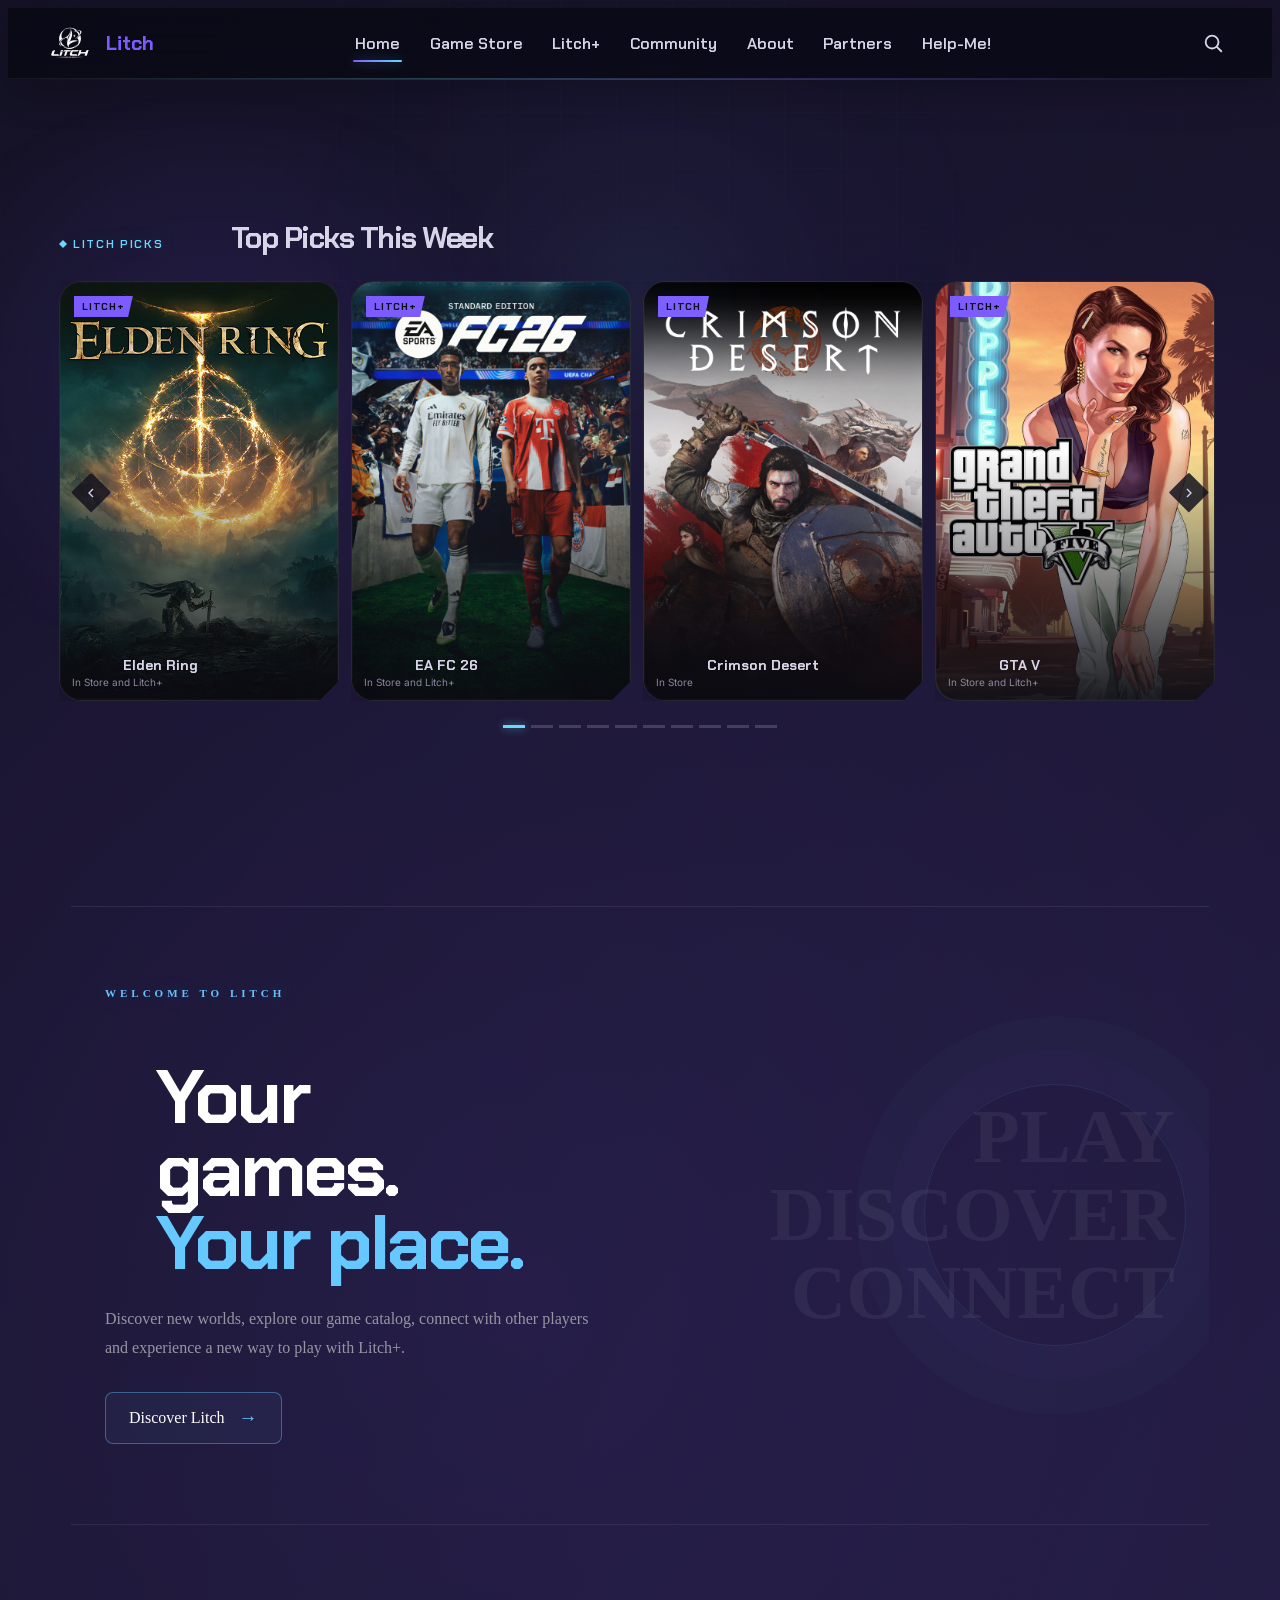
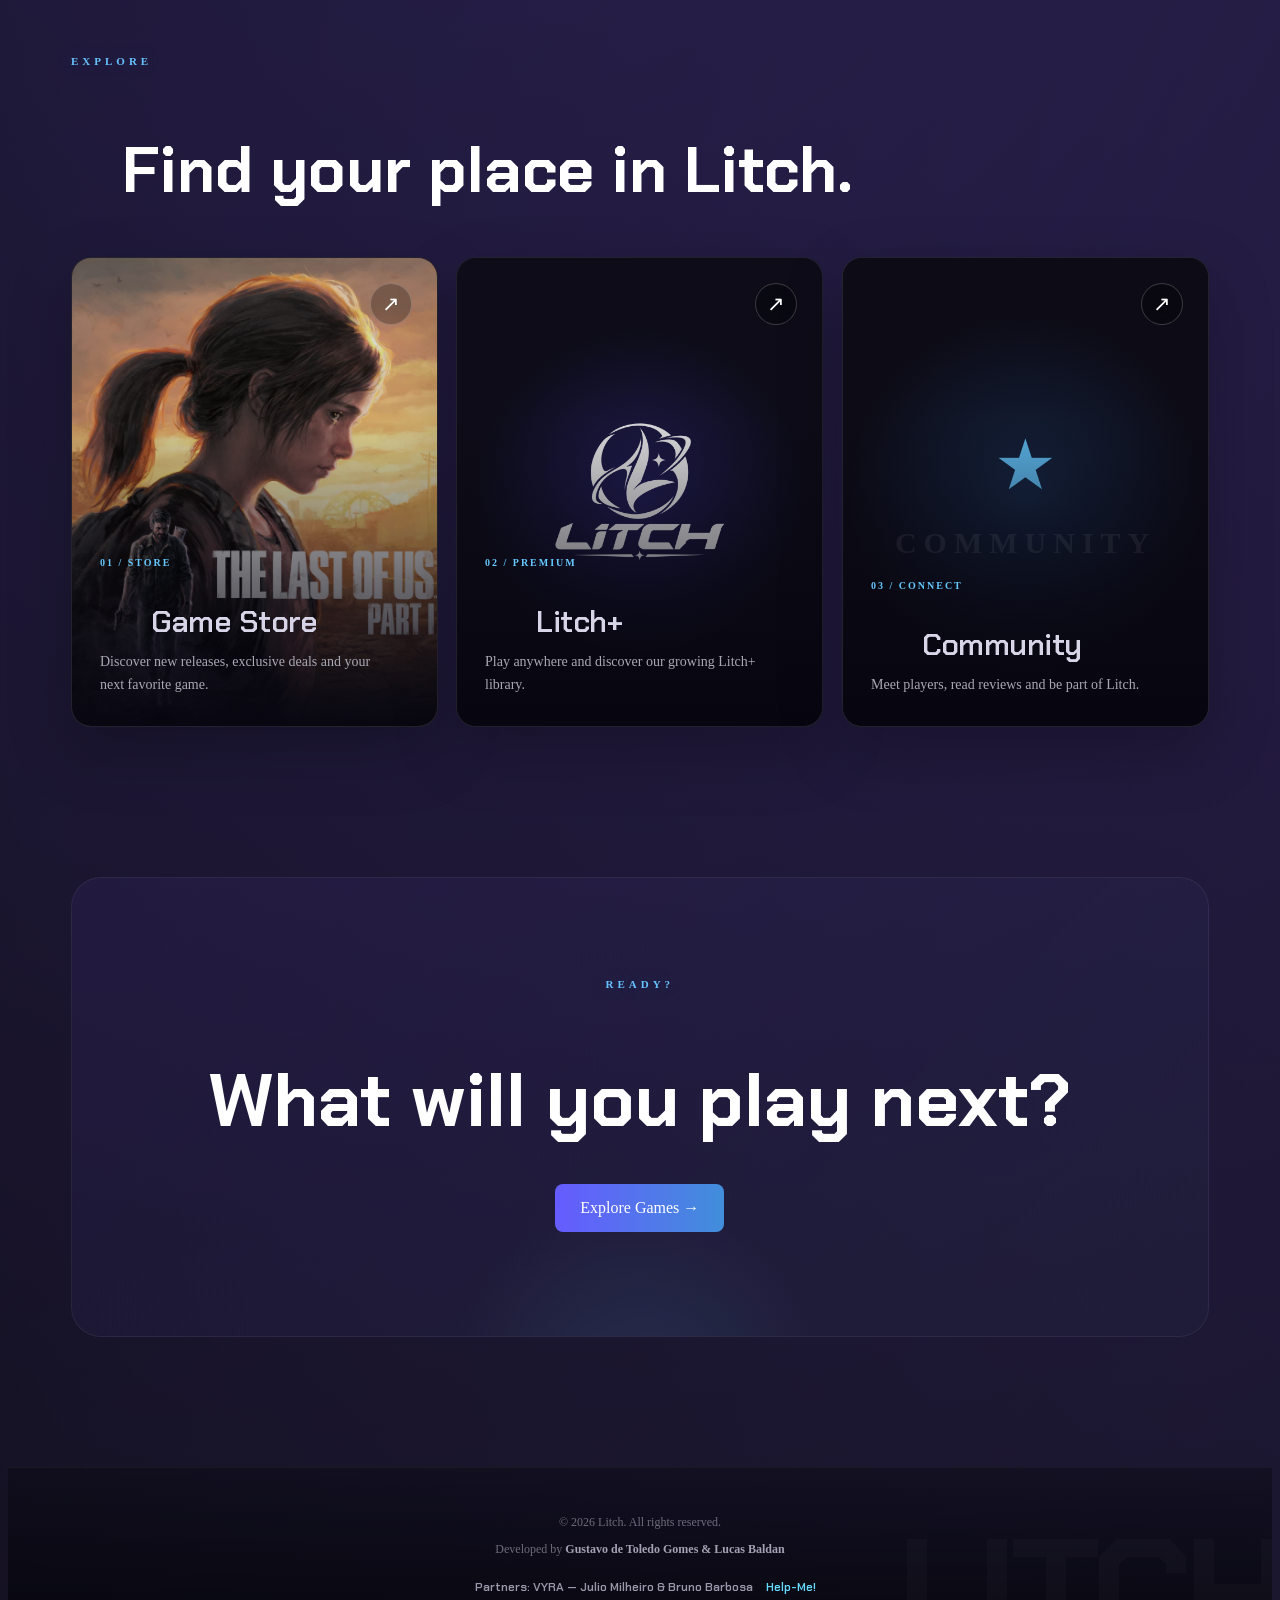
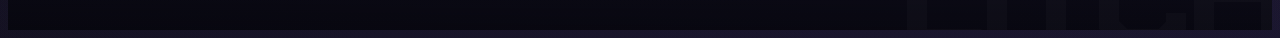
==== commit 72a52c1d: "feat: atualiza projeto Litch e reorganiza estrutura" ====
--- a/html/index.html
+++ b/html/index.html
@@ -1,231 +1,590 @@
-<!DOCTYPE html>
-<html lang="pt-BR">
-
-<head>
-    <meta charset="UTF-8">
-    <meta http-equiv="X-UA-Compatible" content="IE=edge">
-    <meta name="viewport" content="width=device-width, initial-scale=1.0">
-    <link rel="icon" type="image/png" href="../images/favicon.ico">
-    <link rel="stylesheet" href="../css/style.css">
-    <title>Litch</title>
-<link rel="stylesheet" href="../css/static.css">
-<link rel="stylesheet" href="../css/home.css">
-</head>
-
-<body class="home-page">
-    <header>
-        <div class="header__brand">
-            <img src="../images/LitchLogo.png" alt="litch logo">
-            <h1 class="title">Litch</h1>
-        </div>
-
-
-        <nav class="litch-nav" aria-label="Navegação principal"><a href="index.html" class="is-active" aria-current="page">Home</a><a href="sobre.html">Sobre</a><a href="game-store.html">Produtos</a><a href="parceiros.html">Parceiros</a><a href="blog.html">Blog</a><a href="litch_plus_plans.html">Litch+</a><a href="community.html">Community</a><a href="help-me.html">FAQ</a></nav>
-
-        
-    </header>
-
-    <hr>
-
-    <main>
-        <section id="home" class="litch-carousel">
-            <div class="litch-carousel__header">
-                <span class="litch-carousel__eyebrow">SELEÇÃO LITCH</span>
-                <h2 class="litch-carousel__title">Jogos em destaque</h2>
-            </div>
-
-
-            <div class="litch-carousel__track-wrap">
-                
-
-                <div class="litch-carousel__track" id="litchTrack" tabindex="0" role="region" aria-label="Jogos em destaque — use as setas do teclado para percorrer">
-
-                    <article class="litch-card">
-                        <img class="litch-card__img" src="../images/eldenring.jpg" alt="Arte de Elden Ring">
-                        <div class="litch-card__scrim"></div>
-                        <span class="litch-card__tag">Litch+</span>
-                        <div class="litch-card__body">
-                            <h3 class="litch-card__name">Elden Ring</h3>
-                            <p class="litch-card__status">Seleção demonstrativa Litch+</p>
-                        </div>
-                    </article>
-
-                    <article class="litch-card">
-                        <img class="litch-card__img" src="../images/eafc26.jpg" alt="Arte de EA FC 26">
-                        <div class="litch-card__scrim"></div>
-                        <span class="litch-card__tag">Litch+</span>
-                        <div class="litch-card__body">
-                            <h3 class="litch-card__name">EA FC 26</h3>
-                            <p class="litch-card__status">Seleção demonstrativa Litch+</p>
-                        </div>
-                    </article>
-
-                    <article class="litch-card">
-                        <img class="litch-card__img" src="../images/crimsondesert.jpg" alt="Arte de Crimson Desert">
-                        <div class="litch-card__scrim"></div>
-                        <span class="litch-card__tag">Litch</span>
-                        <div class="litch-card__body">
-                            <h3 class="litch-card__name">Crimson Desert</h3>
-                            <p class="litch-card__status">No catálogo demonstrativo</p>
-                        </div>
-                    </article>
-
-                    <article class="litch-card">
-                        <img class="litch-card__img" src="../images/gtav.jpg" alt="Arte de GTA V">
-                        <div class="litch-card__scrim"></div>
-                        <span class="litch-card__tag">Litch+</span>
-                        <div class="litch-card__body">
-                            <h3 class="litch-card__name">GTA V</h3>
-                            <p class="litch-card__status">Seleção demonstrativa Litch+</p>
-                        </div>
-                    </article>
-
-                    <article class="litch-card">
-                        <img class="litch-card__img" src="../images/tlou1.jpg" alt="Arte de The Last of Us Part I">
-                        <div class="litch-card__scrim"></div>
-                        <span class="litch-card__tag">Litch</span>
-                        <div class="litch-card__body">
-                            <h3 class="litch-card__name">The Last of Us Part I</h3>
-                            <p class="litch-card__status">No catálogo demonstrativo</p>
-                        </div>
-                    </article>
-
-                    <article class="litch-card">
-                        <img class="litch-card__img" src="../images/wuchang.jpg" alt="Arte de Wuchang">
-                        <div class="litch-card__scrim"></div>
-                        <span class="litch-card__tag">Litch</span>
-                        <div class="litch-card__body">
-                            <h3 class="litch-card__name">Wuchang</h3>
-                            <p class="litch-card__status">No catálogo demonstrativo</p>
-                        </div>
-                    </article>
-
-                    <article class="litch-card">
-                        <img class="litch-card__img" src="../images/persona5.jpg" alt="Arte de Persona 5">
-                        <div class="litch-card__scrim"></div>
-                        <span class="litch-card__tag">Litch+</span>
-                        <div class="litch-card__body">
-                            <h3 class="litch-card__name">Persona 5</h3>
-                            <p class="litch-card__status">Seleção demonstrativa Litch+</p>
-                        </div>
-                    </article>
-
-                    <article class="litch-card">
-                        <img class="litch-card__img" src="../images/rdr2.jpeg" alt="Arte de Red Dead Redemption 2">
-                        <div class="litch-card__scrim"></div>
-                        <span class="litch-card__tag">Litch+</span>
-                        <div class="litch-card__body">
-                            <h3 class="litch-card__name">Red Dead Redemption 2</h3>
-                            <p class="litch-card__status">Seleção demonstrativa Litch+</p>
-                        </div>
-                    </article>
-
-                    <article class="litch-card">
-                        <img class="litch-card__img" src="../images/baldurs_gate3.jpg" alt="Arte de Baldur's Gate 3">
-                        <div class="litch-card__scrim"></div>
-                        <span class="litch-card__tag">Litch</span>
-                        <div class="litch-card__body">
-                            <h3 class="litch-card__name">Baldur's Gate 3</h3>
-                            <p class="litch-card__status">No catálogo demonstrativo</p>
-                        </div>
-                    </article>
-
-                    <article class="litch-card">
-                        <img class="litch-card__img" src="../images/gow-rag.jpg" alt="Arte de God of War: Ragnarök">
-                        <div class="litch-card__scrim"></div>
-                        <span class="litch-card__tag">Litch</span>
-                        <div class="litch-card__body">
-                            <h3 class="litch-card__name">God of War: Ragnarök</h3>
-                            <p class="litch-card__status">No catálogo demonstrativo</p>
-                        </div>
-                    </article>
-                </div>
-
-                
-            </div>
-
-            <a class="home-catalog-link" href="game-store.html">Explorar todos os produtos →</a>
-        </section>
-
-        <section id="explorar" class="home-explore" aria-labelledby="explore-title">
-            <span class="home-explore__eyebrow">CONTINUE EXPLORANDO</span>
-            <h2 id="explore-title">Conheça o universo Litch</h2>
-            <p class="home-explore__intro">Escolha seu próximo destino e descubra tudo o que o site oferece.</p>
-            <div class="home-explore__grid">
-                <a class="home-explore__card" href="game-store.html">
-                    <h3>Produtos</h3>
-                    <p>Encontre sua próxima aventura no catálogo de jogos.</p>
-                    <span class="home-explore__cta">Explorar o catálogo <span aria-hidden="true">→</span></span>
-                </a>
-                <a class="home-explore__card" href="litch_plus_plans.html">
-                    <h3>Litch+</h3>
-                    <p>Conheça os planos e a proposta de benefícios da assinatura.</p>
-                    <span class="home-explore__cta">Conhecer os planos <span aria-hidden="true">→</span></span>
-                </a>
-                <a class="home-explore__card" href="community.html">
-                    <h3>Community</h3>
-                    <p>Explore o espaço dedicado à comunidade Litch.</p>
-                    <span class="home-explore__cta">Visitar a comunidade <span aria-hidden="true">→</span></span>
-                </a>
-                <a class="home-explore__card" href="sobre.html">
-                    <h3>Sobre a Litch</h3>
-                    <p>Descubra a história, a missão e a proposta do projeto.</p>
-                    <span class="home-explore__cta">Conhecer a Litch <span aria-hidden="true">→</span></span>
-                </a>
-                <a class="home-explore__card" href="parceiros.html">
-                    <h3>Parceiros</h3>
-                    <p>Conheça os projetos e as ideias que se conectam à Litch.</p>
-                    <span class="home-explore__cta">Ver parceiros <span aria-hidden="true">→</span></span>
-                </a>
-                <a class="home-explore__card" href="blog.html">
-                    <h3>Blog</h3>
-                    <p>Leia dicas e guias para aproveitar suas próximas partidas.</p>
-                    <span class="home-explore__cta">Explorar o Blog <span aria-hidden="true">→</span></span>
-                </a>
-                <a class="home-explore__card" href="help-me.html">
-                    <h3>FAQ e ajuda</h3>
-                    <p>Tire suas dúvidas sobre o catálogo e a plataforma.</p>
-                    <span class="home-explore__cta">Consultar perguntas frequentes <span aria-hidden="true">→</span></span>
-                </a>
-            </div>
-        </section>
-
-    </main>
-
-    <footer class="litch-footer">
-
-        <p>
-            © 2026 Litch. Todos os direitos reservados.
-        </p>
-
-        <p>
-            Desenvolvido por
-            <strong>
-                Gustavo de Toledo Gomes &amp; Lucas Baldan
-            </strong>
-        </p>
-
-        <p>
-            Parceria com VYRA
-            <strong>
-                Bruno Barbosa &amp; Julio Milheiro
-            </strong>
-        </p>
-
-        <a href="help-me.html">
-            Help-Me!
-        </a>
-
-    </footer>
-
-
-    <!-- ================= Litch Game Hover Preview ================= -->
-    
-
-    
-    
-
-</body>
-
-</html>
-
+<!DOCTYPE html>
+<html lang="pt-br">
+
+<head>
+    <meta charset="UTF-8">
+    <meta http-equiv="X-UA-Compatible" content="IE=edge">
+    <meta name="viewport" content="width=device-width, initial-scale=1.0">
+
+    <link rel="icon" type="image/png" href="../images/favicon.ico">
+    <link rel="stylesheet" href="../css/style.css">
+    <link rel="stylesheet" href="../css/experience.css">
+
+    <title>Litch</title>
+</head>
+
+<body data-page="home">
+
+
+<!-- =====================================================
+     HEADER
+====================================================== -->
+
+<header>
+
+    <div class="header__brand">
+        <img src="../images/LitchLogo.png" alt="Litch logo">
+        <h1 class="title">Litch</h1>
+    </div>
+
+
+    <nav class="litch-nav">
+
+        <a href="index.html" class="is-active">
+            Home
+        </a>
+
+        <a href="game-store.html">
+            Game Store
+        </a>
+
+        <a href="litch+.html">
+            Litch+
+        </a>
+
+        <a href="community.html">
+            Community
+        </a>
+
+        <a href="about.html">
+            About
+        </a>
+
+        <a href="partners.html">
+            Partners
+        </a>
+
+        <a href="help-me.html">
+            Help-Me!
+        </a>
+
+    </nav>
+
+
+    <button
+        class="litch-search-btn"
+        aria-label="Pesquisar jogos"
+    >
+
+        <svg viewBox="0 0 24 24">
+
+            <circle
+                cx="11"
+                cy="11"
+                r="7">
+            </circle>
+
+            <path
+                d="M16.5 16.5L21 21">
+            </path>
+
+        </svg>
+
+    </button>
+
+</header>
+
+
+<hr>
+
+
+<main>
+
+
+<!-- =====================================================
+     CARROSSEL
+
+     AQUI VOCÊ MANTÉM O SEU CARROSSEL ATUAL INTEIRO
+====================================================== -->
+
+<section
+    id="home"
+    class="litch-carousel"
+>
+
+    <div class="litch-carousel__header">
+
+        <span class="litch-carousel__eyebrow">
+            Litch Picks
+        </span>
+
+        <h2 class="litch-carousel__title">
+            Top Picks This Week
+        </h2>
+
+    </div>
+
+
+    <div class="litch-carousel__track-wrap">
+
+
+        <button
+            class="litch-carousel__arrow litch-carousel__arrow--prev"
+            aria-label="Previous"
+        >
+
+            <svg
+                viewBox="0 0 24 24"
+                fill="none"
+                stroke-width="2"
+            >
+
+                <path d="M15 18l-6-6 6-6"/>
+
+            </svg>
+
+        </button>
+
+
+
+        <div
+            class="litch-carousel__track"
+            id="litchTrack"
+        >
+
+
+            <!-- SEUS CARDS ATUAIS FICAM AQUI -->
+
+
+            <article class="litch-card">
+
+                <img
+                    class="litch-card__img"
+                    src="../images/eldenring.jpg"
+                    alt="Elden Ring"
+                >
+
+                <div class="litch-card__scrim"></div>
+
+                <span class="litch-card__tag">
+                    Litch+
+                </span>
+
+                <div class="litch-card__body">
+
+                    <h3 class="litch-card__name">
+                        Elden Ring
+                    </h3>
+
+                    <p class="litch-card__status">
+                        In Store and Litch+
+                    </p>
+
+                </div>
+
+            </article>
+
+            <article class="litch-card">
+                <img class="litch-card__img" src="../images/eafc26.jpg" alt="Nome do jogo 2">
+                <div class="litch-card__scrim"></div>
+                <span class="litch-card__tag">Litch+</span>
+                <div class="litch-card__body">
+                <h3 class="litch-card__name">EA FC 26</h3>
+                <p class="litch-card__status">In Store and Litch+</p>
+                </div>
+            </article>
+
+            <article class="litch-card">
+                <img class="litch-card__img" src="../images/crimsondesert.jpg" alt="Nome do jogo 3">
+                <div class="litch-card__scrim"></div>
+                <span class="litch-card__tag">Litch</span>
+                <div class="litch-card__body">
+                <h3 class="litch-card__name">Crimson Desert</h3>
+                <p class="litch-card__status">In Store</p>
+                </div>
+            </article>
+
+            <article class="litch-card">
+                <img class="litch-card__img" src="../images/gtav.jpg" alt="Nome do jogo 4">
+                <div class="litch-card__scrim"></div>
+                <span class="litch-card__tag">Litch+</span>
+                <div class="litch-card__body">
+                <h3 class="litch-card__name">GTA V</h3>
+                <p class="litch-card__status">In Store and Litch+</p>
+                </div>
+            </article>
+
+            <article class="litch-card">
+                <img class="litch-card__img" src="../images/tlou1.jpg" alt="Nome do jogo 5">
+                <div class="litch-card__scrim"></div>
+                <span class="litch-card__tag">Litch</span>
+                <div class="litch-card__body">
+                <h3 class="litch-card__name">The Last of Us Part I</h3>
+                <p class="litch-card__status">In Store</p>
+                </div>
+            </article>
+            
+            <article class="litch-card">
+                <img class="litch-card__img" src="https://shared.akamai.steamstatic.com/store_item_assets/steam/apps/2277560/library_600x900.jpg" alt="Nome do jogo 6">
+                <div class="litch-card__scrim"></div>
+                <span class="litch-card__tag">Litch</span>
+                <div class="litch-card__body">
+                <h3 class="litch-card__name">Wu Chang</h3>
+                <p class="litch-card__status">In Store</p>
+                </div>
+            </article>
+
+            <article class="litch-card">
+                <img class="litch-card__img" src="../images/persona5.jpg" alt="Nome do jogo 7">
+                <div class="litch-card__scrim"></div>
+                <span class="litch-card__tag">Litch+</span>
+                <div class="litch-card__body">
+                <h3 class="litch-card__name">Persona 5</h3>
+                <p class="litch-card__status">In Store and Litch+</p>
+                </div>
+            </article>
+
+            <article class="litch-card">
+                <img class="litch-card__img" src="../images/rdr2.jpeg" alt="Nome do jogo 8">
+                <div class="litch-card__scrim"></div>
+                <span class="litch-card__tag">Litch+</span>
+                <div class="litch-card__body">
+                <h3 class="litch-card__name">Red Dead Redemption 2</h3>
+                <p class="litch-card__status">In Store and Litch+</p>
+                </div>
+            </article>
+
+            <article class="litch-card">
+                <img class="litch-card__img" src="../images/baldurs_gate3.jpg" alt="Nome do jogo 9">
+                <div class="litch-card__scrim"></div>
+                <span class="litch-card__tag">Litch</span>
+                <div class="litch-card__body">
+                <h3 class="litch-card__name">Baldur's Gate 3</h3>
+                <p class="litch-card__status">In Store</p>
+                </div>
+            </article>
+
+            <article class="litch-card">
+                <img class="litch-card__img" src="../images/gow-rag.jpg" alt="Nome do jogo 10">
+                <div class="litch-card__scrim"></div>
+                <span class="litch-card__tag">Litch</span>
+                <div class="litch-card__body">
+                <h3 class="litch-card__name">God of War: Ragnorak</h3>
+                <p class="litch-card__status">In Store</p>
+                </div>
+            </article>
+
+        </div>
+
+        <button class="litch-carousel__arrow litch-carousel__arrow--next" aria-label="Next">
+            <svg viewBox="0 0 24 24" fill="none" stroke-width="2">
+                <path d="M9 18l6-6-6-6"/>
+            </svg>
+        </button>
+
+    </div>
+
+    <div class="litch-carousel__dots" id="litchDots"></div>
+
+</section>
+
+
+<!-- =====================================================
+     APRESENTAÇÃO
+====================================================== -->
+
+<section class="home-introduction">
+
+
+    <div class="home-introduction__content">
+
+        <span class="home-eyebrow">
+            WELCOME TO LITCH
+        </span>
+
+
+        <h2>
+            Your games.
+            <span>Your place.</span>
+        </h2>
+
+
+        <p>
+            Discover new worlds, explore our game catalog,
+            connect with other players and experience a new
+            way to play with Litch+.
+        </p>
+
+
+        <a
+            href="about.html"
+            class="home-introduction__button"
+        >
+
+            Discover Litch
+
+            <span>→</span>
+
+        </a>
+
+    </div>
+
+
+    <div class="home-introduction__visual">
+
+        <a class="home-introduction__word" href="game-store.html">
+            PLAY
+        </a>
+
+        <a class="home-introduction__word" href="about.html">
+            DISCOVER
+        </a>
+
+        <a class="home-introduction__word" href="community.html">
+            CONNECT
+        </a>
+
+    </div>
+
+
+</section>
+
+
+
+<!-- =====================================================
+     EXPLORE LITCH
+====================================================== -->
+
+<section class="home-explore">
+
+
+    <div class="home-explore__header">
+
+        <span class="home-eyebrow">
+            EXPLORE
+        </span>
+
+        <h2>
+            Find your place in Litch.
+        </h2>
+
+    </div>
+
+
+
+    <div class="home-explore__grid">
+
+
+        <!-- =========================
+             GAME STORE
+        ========================== -->
+
+        <a
+            href="game-store.html"
+            class="home-explore-card"
+        >
+
+
+            <img
+                src="../images/tlou1.jpg"
+                alt="Game Store"
+            >
+
+
+            <div class="home-explore-card__shade"></div>
+
+
+            <div class="home-explore-card__content">
+
+                <span>
+                    01 / STORE
+                </span>
+
+                <h3>
+                    Game Store
+                </h3>
+
+                <p>
+                    Discover new releases,
+                    exclusive deals and your
+                    next favorite game.
+                </p>
+
+            </div>
+
+
+            <div class="home-explore-card__arrow">
+                ↗
+            </div>
+
+
+        </a>
+
+
+
+        <!-- =========================
+             LITCH+
+        ========================== -->
+
+        <a
+            href="litch+.html"
+            class="home-explore-card home-explore-card--plus"
+        >
+
+
+            <img
+                src="../images/LitchLogo.png"
+                alt="Litch+"
+            >
+
+
+            <div class="home-explore-card__shade"></div>
+
+
+            <div class="home-explore-card__content">
+
+                <span>
+                    02 / PREMIUM
+                </span>
+
+                <h3>
+                    Litch+
+                </h3>
+
+                <p>
+                    Play anywhere and discover
+                    our growing Litch+ library.
+                </p>
+
+            </div>
+
+
+            <div class="home-explore-card__arrow">
+                ↗
+            </div>
+
+
+        </a>
+
+
+
+        <!-- =========================
+             COMMUNITY
+        ========================== -->
+
+        <a
+            href="community.html"
+            class="home-explore-card home-explore-card--community"
+        >
+
+
+            <div class="home-community-visual">
+
+                <span>★</span>
+
+                <strong>
+                    COMMUNITY
+                </strong>
+
+            </div>
+
+
+            <div class="home-explore-card__shade"></div>
+
+
+            <div class="home-explore-card__content">
+
+                <span>
+                    03 / CONNECT
+                </span>
+
+                <h3>
+                    Community
+                </h3>
+
+                <p>
+                    Meet players, read reviews
+                    and be part of Litch.
+                </p>
+
+            </div>
+
+
+            <div class="home-explore-card__arrow">
+                ↗
+            </div>
+
+
+        </a>
+
+
+    </div>
+
+
+</section>
+
+
+
+<!-- =====================================================
+     FINAL
+====================================================== -->
+
+<section class="home-final">
+
+    <span class="home-eyebrow">
+        READY?
+    </span>
+
+    <h2>
+        What will you play next?
+    </h2>
+
+    <a
+        href="game-store.html"
+        class="home-final__button"
+    >
+        Explore Games →
+    </a>
+
+</section>
+
+
+</main>
+
+
+
+<!-- =====================================================
+     FOOTER
+====================================================== -->
+
+<footer class="litch-footer">
+
+    <p>
+        © 2026 Litch. All rights reserved.
+    </p>
+
+
+    <p>
+
+        Developed by
+
+        <strong>
+            Gustavo de Toledo Gomes & Lucas Baldan
+        </strong>
+
+    </p>
+    <a class="litch-footer__partners" href="parceiros.html">
+        Partners: VYRA — Julio Milheiro &amp; Bruno Barbosa
+    </a>
+
+<a href="help-me.html">
+        Help-Me!
+    </a>
+
+</footer>
+
+
+<script
+    src="../js/animations.js"
+    defer>
+</script>
+
+<script
+    src="../js/animationsarrows_2.js"
+    defer>
+</script>
+
+<script src="../js/experience.js" defer></script>
+</body>
+
+</html>
--- a/css/style.css
+++ b/css/style.css
@@ -75,7 +75,7 @@
 
     cursor: pointer;
 
-    transition:
+    transition: 
         color 0.2s ease,
         background 0.2s ease,
         transform 0.2s ease;
@@ -437,7 +437,7 @@
   font-size: clamp(18px, 2vw, 24px);
   font-weight: 600;
   color: var(--text, #d9d5e8);
-  padding: 0;
+  padding: 24px clamp(16px, 4vw, 64px) 0;
   margin: 0;
 }
 
@@ -1679,8 +1679,11 @@
 .litch-plans-page {
   position: relative;
   min-height: calc(100vh - 80px);
-  display: block;
-  padding: 64px clamp(16px, 4vw, 64px) 96px;
+  overflow: hidden;
+  display: flex;
+  align-items: center;
+  justify-content: center;
+  padding: 64px clamp(16px, 4vw, 64px);
 }
 
 /* colagem de capas do catálogo, ao fundo */
@@ -1715,8 +1718,6 @@
   text-align: center;
   max-width: 1100px;
   width: 100%;
-  margin: 0 auto;
-  padding-top: 18px;
 }
 
 .litch-plans-page__title {
@@ -1736,28 +1737,17 @@
 
 /* cards maiores, exclusivos dessa página */
 .litch-plans-grid--large {
-  display: grid;
-  grid-template-columns: repeat(3, minmax(0, 1fr));
   gap: 32px;
   padding: 0;
-  position: relative;
-  z-index: 2;
 }
 
 .litch-plan-card--large {
-    padding: 44px 36px;
-    text-align: left;
-    min-width: 0;
+  padding: 44px 36px;
+  text-align: left;
 }
 
 .litch-plan-card--large .litch-plan-card__name {
   font-size: 22px;
-}
-
-@media (max-width: 900px) {
-  .litch-plans-grid--large {
-    grid-template-columns: 1fr;
-  }
 }
 
 .litch-plan-card--large .litch-plan-card__price {
@@ -1770,43 +1760,8 @@
 }
 
 .litch-plan-card--large .litch-plan-card__cta {
-  display: block;
   padding: 14px;
   font-size: 14px;
-  text-align: center;
-  text-decoration: none;
-}
-
-/* ---------- Checkout demonstrativo dos planos Litch+ ---------- */
-.plans-page .header__brand { text-decoration: none; }
-.plans-page .header__brand img { width: auto; height: 32px; display: block; }
-.checkout-page .header__brand { text-decoration: none; }
-.checkout-page .header__brand img { width: auto; height: 32px; }
-.checkout-page__stage { padding-top: 48px; }
-.checkout-back { display: block; width: fit-content; margin: 0 0 22px; color: #9d99af; text-decoration: none; font: 600 12px 'Chakra Petch', sans-serif; }
-.checkout-back:hover { color: #66d9ff; }
-.checkout-plan-picker { display: grid; grid-template-columns: repeat(3, 1fr); gap: 10px; width: min(690px, 100%); margin: 0 auto 24px; }
-.checkout-plan-picker button { display: flex; align-items: center; justify-content: space-between; gap: 12px; min-height: 58px; padding: 12px 16px; border: 1px solid rgba(124,92,255,.28); border-radius: 10px; background: rgba(13,12,22,.82); color: #b7b3c6; cursor: pointer; font: 600 13px 'Chakra Petch', sans-serif; transition: .2s ease; }
-.checkout-plan-picker button strong { color: #77748a; font-size: 12px; }
-.checkout-plan-picker button:hover { border-color: rgba(102,217,255,.5); transform: translateY(-2px); }
-.checkout-plan-picker button.is-selected { border-color: #66d9ff; background: linear-gradient(135deg, rgba(124,92,255,.24), rgba(102,217,255,.1)); color: #fff; box-shadow: 0 0 22px rgba(102,217,255,.08); }
-.checkout-plan-picker button.is-selected strong { color: #66d9ff; }
-.checkout-notice { border-left-color: #66d9ff; }
-.checkout-summary-line { position: relative; z-index: 1; display: flex; justify-content: space-between; gap: 16px; padding: 12px 0; border-top: 1px solid rgba(255,255,255,.06); color: #77748a; font-size: 11px; }
-.checkout-summary-line strong { color: #d9d5e8; }
-.checkout-page .litch-trial-benefits { margin-top: 25px; }
-.checkout-page .litch-footer a { color: #66d9ff; text-decoration: none; }
-
-@media (max-width: 850px) {
-  .checkout-page header { flex-wrap: wrap; }
-  .checkout-page .litch-nav { order: 3; width: 100%; justify-content: center; flex-wrap: wrap; gap: 12px 18px; }
-}
-
-@media (max-width: 560px) {
-  .checkout-page header { padding: 14px 18px; }
-  .checkout-plan-picker { grid-template-columns: 1fr; }
-  .checkout-plan-picker button { min-height: 50px; }
-  .checkout-page__stage { padding-top: 38px; }
 }
 
 /* ---------- New Releases ---------- */
@@ -3470,141 +3425,1184 @@
     }
 }
 
-
-/* =========================================
-   SOBRE — narrativa da marca
-========================================= */
-.about-page main { max-width: 1240px; margin: 0 auto; overflow: hidden; }
-.about-page .header__brand { text-decoration: none; }
-.about-page h2, .about-page h3, .about-page p { margin-top: 0; }
-.about-page h2 { padding: 0; color: #f2efff; font-size: clamp(32px, 5vw, 64px); line-height: 1.02; letter-spacing: 0; }
-.about-page h2 span { color: #66d9ff; }
-.about-eyebrow { display: inline-block; margin-bottom: 18px; color: #66d9ff; font: 600 12px/1 'Chakra Petch', sans-serif; letter-spacing: 2px; text-transform: uppercase; }
-.about-hero { min-height: 620px; display: grid; grid-template-columns: 0.9fr 1.1fr; gap: clamp(35px, 7vw, 100px); align-items: center; padding: 76px 5% 90px; }
-.about-hero__content { position: relative; z-index: 1; }
-.about-hero h2 { margin-bottom: 26px; font-size: clamp(48px, 7vw, 86px); }
-.about-hero__lead { max-width: 470px; color: #f1eefb; font: 600 clamp(20px, 2.2vw, 27px)/1.3 'Chakra Petch', sans-serif; }
-.about-hero__text, .about-purpose__copy > p:not(.about-highlight) { max-width: 485px; color: #aaa6bd; line-height: 1.7; }
-.about-hero__visual { position: relative; min-height: 450px; isolation: isolate; }
-.about-hero__visual::before { content: ''; position: absolute; inset: -20px -20px 20px 20px; border: 1px solid rgba(102,217,255,.3); transform: skewY(-3deg); z-index: -1; }
-.about-hero__visual img { width: 100%; height: 450px; display: block; object-fit: cover; border: 1px solid rgba(124,92,255,.5); box-shadow: 0 20px 70px rgba(4,2,18,.8), 0 0 35px rgba(124,92,255,.17); }
-.about-hero__visual::after { content: ''; position: absolute; inset: 0; background: linear-gradient(90deg, rgba(11,11,18,.25), transparent 45%, rgba(11,11,18,.18)), linear-gradient(0deg, rgba(11,11,18,.6), transparent 55%); pointer-events: none; }
-.about-hero__badge { position: absolute; right: -25px; bottom: 28px; display: flex; align-items: center; gap: 12px; padding: 14px 18px; color: #d9d5e8; background: rgba(15,14,28,.86); border: 1px solid rgba(102,217,255,.4); backdrop-filter: blur(12px); z-index: 1; }
-.about-hero__badge strong { color: #7c5cff; font: 700 22px/1 'Chakra Petch', sans-serif; }.about-hero__badge span { max-width: 125px; color: #aaa6bd; font-size: 11px; line-height: 1.3; }
-.about-actions { display: flex; flex-wrap: wrap; gap: 12px; margin-top: 30px; }.about-button { display: inline-flex; align-items: center; gap: 10px; min-height: 46px; padding: 0 19px; border: 1px solid transparent; color: #f4f2ff; text-decoration: none; font: 600 13px 'Chakra Petch', sans-serif; transition: .2s ease; }.about-button--primary { background: #7c5cff; box-shadow: 0 0 24px rgba(124,92,255,.25); }.about-button--primary:hover { background: #9379ff; transform: translateY(-2px); }.about-button--ghost { border-color: rgba(102,217,255,.45); color: #66d9ff; }.about-button--ghost:hover { background: rgba(102,217,255,.1); }
-.about-section { padding: 90px 5%; }.about-purpose { display: grid; grid-template-columns: .85fr 1.15fr; gap: 10%; border-top: 1px solid rgba(124,92,255,.2); }.about-purpose h2, .about-vision h2, .about-values h2, .about-platform h2, .about-differentials h2, .about-history h2 { font-size: clamp(34px, 4.5vw, 58px); }.about-highlight { margin: 0 0 1em; color: #f1eefb; font: 600 clamp(21px, 2.5vw, 31px)/1.25 'Chakra Petch', sans-serif; }.about-vision { display: grid; grid-template-columns: 110px 1fr 1fr; align-items: center; gap: 35px; background: linear-gradient(100deg, rgba(124,92,255,.1), rgba(102,217,255,.03)); border-top: 1px solid rgba(102,217,255,.2); border-bottom: 1px solid rgba(102,217,255,.2); }.about-vision p { color: #aaa6bd; line-height: 1.8; }.about-vision__orb { display: grid; place-items: center; width: 82px; height: 82px; border: 1px solid #66d9ff; color: #66d9ff; font-size: 32px; box-shadow: 0 0 32px rgba(102,217,255,.18); }
-.about-section__heading { margin-bottom: 42px; }.about-card-grid { display: grid; grid-template-columns: repeat(4, 1fr); gap: 14px; }.about-card { position: relative; min-height: 250px; padding: 25px 22px; background: rgba(19,17,34,.72); border: 1px solid rgba(124,92,255,.28); }.about-card:hover { border-color: rgba(102,217,255,.65); transform: translateY(-4px); transition: .2s ease; }.about-card__number { color: #6f6a81; font: 600 12px 'Chakra Petch', sans-serif; }.about-card__icon { margin: 24px 0 22px; color: #66d9ff; font: 32px 'Chakra Petch', sans-serif; }.about-card h3, .about-platform__item h3 { margin-bottom: 9px; color: #eeeafa; font-size: 20px; }.about-card p, .about-platform__item p { color: #9d99af; font-size: 13px; line-height: 1.65; }
-.about-platform__grid { display: grid; grid-template-columns: repeat(2, 1fr); gap: 1px; background: rgba(124,92,255,.26); border: 1px solid rgba(124,92,255,.26); }.about-platform__item { display: grid; grid-template-columns: 58px 1fr; gap: 15px; padding: 30px; background: #12111c; }.about-platform__icon { display: grid; place-items: center; width: 48px; height: 48px; border: 1px solid rgba(102,217,255,.5); color: #66d9ff; font: 25px 'Chakra Petch', sans-serif; }.about-platform__item a { color: #66d9ff; text-decoration: none; font: 600 13px 'Chakra Petch', sans-serif; }.about-platform__item a span { margin-left: 7px; }.about-platform__item a:hover { color: white; }
-
-.about-differentials__list { border-top: 1px solid rgba(124,92,255,.3); }.about-differential { display: grid; grid-template-columns: 55px 1fr 1fr; align-items: center; gap: 20px; padding: 22px 10px; border-bottom: 1px solid rgba(124,92,255,.2); }.about-differential > span, .about-timeline__year { color: #66d9ff; font: 600 12px 'Chakra Petch', sans-serif; }.about-differential strong { color: #e8e4f4; font: 600 20px 'Chakra Petch', sans-serif; }.about-differential p { margin: 0; color: #9691a9; font-size: 13px; }.about-history { display: grid; grid-template-columns: .8fr 1.2fr; gap: 9%; border-top: 1px solid rgba(124,92,255,.2); }.about-history__intro p { max-width: 360px; color: #9d99af; line-height: 1.7; }.about-timeline article { display: grid; grid-template-columns: 55px 1fr; gap: 20px; padding: 0 0 26px; margin-bottom: 24px; border-bottom: 1px solid rgba(124,92,255,.22); }.about-timeline article:last-child { margin: 0; }.about-timeline h3 { margin-bottom: 7px; color: #e8e4f4; font: 600 20px 'Chakra Petch', sans-serif; }.about-timeline p { margin: 0; color: #9691a9; font-size: 13px; line-height: 1.6; }.about-cta { position: relative; margin: 15px 5% 90px; padding: 85px 8%; overflow: hidden; text-align: center; background: linear-gradient(120deg, rgba(76,48,177,.65), rgba(16,71,105,.5)); border: 1px solid rgba(102,217,255,.45); }.about-cta::before, .about-cta::after { content: ''; position: absolute; width: 210px; height: 210px; border: 1px solid rgba(102,217,255,.22); border-radius: 50%; }.about-cta::before { top: -120px; left: -30px; }.about-cta::after { right: -40px; bottom: -150px; }.about-cta > * { position: relative; z-index: 1; }.about-cta h2 { margin-bottom: 15px; }.about-cta p { color: #cbc7dc; }.about-cta .about-actions { justify-content: center; }.about-page .litch-footer { text-align: center; border-top: 1px solid rgba(124,92,255,.25); }.about-page .litch-footer p { margin: 7px 0; color: #858095; }
-
-.feature-icon,
-.icon-badge {
+/* =========================================================
+   ABOUT - STYLE
+   ========================================================= */
+
+/* =========================
+   ABOUT PAGE
+========================= */
+
+.about-page {
+    width: min(1200px, 90%);
+    margin: 0 auto;
+    padding: 80px 0 120px;
+}
+
+
+/* =========================
+   SEÇÕES
+========================= */
+
+.about-section {
+    margin-bottom: 120px;
+}
+
+.about-label {
+    display: block;
+    margin-bottom: 12px;
+
+    color: #66c2ff;
+
+    font-size: 13px;
+    font-weight: 700;
+    letter-spacing: 3px;
+}
+
+.about-section h2 {
+    margin: 0 0 20px;
+
+    color: #ffffff;
+
+    font-size: clamp(36px, 5vw, 64px);
+    font-weight: 700;
+}
+
+.about-section p {
+    color: #a7a7a7;
+
+    font-size: 17px;
+    line-height: 1.8;
+}
+
+
+/* =========================
+   ABOUT INTRO
+========================= */
+
+.about-intro {
+    max-width: 750px;
+}
+
+.about-intro p {
+    max-width: 650px;
+}
+
+
+/* =========================
+   MISSION
+========================= */
+
+.mission-section {
+    display: flex;
+    align-items: center;
+    justify-content: space-between;
+
+    gap: 70px;
+}
+
+.mission-text {
+    flex: 1;
+}
+
+.mission-image {
+    flex: 1;
+
+    margin: 0;
+
+    position: relative;
+
+    overflow: hidden;
+
+    border-radius: 24px;
+}
+
+.mission-image img {
+    display: block;
+
+    width: 100%;
+    height: 420px;
+
+    object-fit: cover;
+
+    transition:
+        transform 0.5s ease,
+        filter 0.5s ease;
+}
+
+.mission-image::after {
+    content: "";
+
+    position: absolute;
+    inset: 0;
+
+    background:
+        linear-gradient(
+            to top,
+            rgba(0, 0, 0, 0.55),
+            transparent 60%
+        );
+
+    pointer-events: none;
+}
+
+.mission-image:hover img {
+    transform: scale(1.05);
+
+    filter: brightness(1.08);
+}
+
+
+/* =========================
+   VISION
+========================= */
+
+.vision-area {
+    max-width: 900px;
+
+    margin-left: auto;
+    margin-right: auto;
+}
+
+.vision-area > h2,
+.vision-area > .about-label,
+.vision-description {
+    text-align: center;
+}
+
+.vision-description {
+    max-width: 650px;
+
+    margin:
+        0 auto
+        50px;
+}
+
+
+/* =========================
+   LISTA DE VISÕES
+========================= */
+
+.vision-list {
+    display: flex;
+    flex-direction: column;
+
+    gap: 18px;
+}
+
+
+/* =========================
+   CARD
+========================= */
+
+.vision-section {
+    display: flex;
+    align-items: center;
+
+    gap: 28px;
+
+    padding: 28px 32px;
+
+    background:
+        linear-gradient(
+            135deg,
+            rgba(255, 255, 255, 0.06),
+            rgba(255, 255, 255, 0.02)
+        );
+
+    border: 1px solid rgba(255, 255, 255, 0.08);
+
+    border-radius: 20px;
+
+    transition:
+        transform 0.3s ease,
+        border-color 0.3s ease,
+        background 0.3s ease;
+}
+
+.vision-section:hover {
+    transform: translateX(8px);
+
+    border-color: rgba(102, 194, 255, 0.5);
+
+    background:
+        linear-gradient(
+            135deg,
+            rgba(102, 194, 255, 0.12),
+            rgba(255, 255, 255, 0.03)
+        );
+}
+
+
+/* NÚMERO */
+
+.vision-number {
+    min-width: 65px;
+
+    color: #66c2ff;
+
+    font-size: 34px;
+    font-weight: 700;
+
+    opacity: 0.8;
+}
+
+
+/* TÍTULO */
+
+.vision-section h3 {
+    margin:
+        0
+        0
+        7px;
+
+    color: #ffffff;
+
+    font-size: 21px;
+}
+
+
+/* TEXTO */
+
+.vision-section p {
+    margin: 0;
+
+    color: #989898;
+
+    font-size: 15px;
+    line-height: 1.6;
+}
+
+
+/* =========================
+   RESPONSIVO
+========================= */
+
+@media (max-width: 800px) {
+
+    .about-page {
+        padding-top: 50px;
+    }
+
+    .about-section {
+        margin-bottom: 80px;
+    }
+
+    .mission-section {
+        flex-direction: column;
+
+        align-items: stretch;
+
+        gap: 40px;
+    }
+
+    .mission-image img {
+        height: 320px;
+    }
+
+    .vision-section {
+        padding: 22px;
+
+        gap: 18px;
+    }
+
+    .vision-number {
+        min-width: 45px;
+
+        font-size: 25px;
+    }
+}
+
+
+@media (max-width: 500px) {
+
+    .vision-section {
+        align-items: flex-start;
+    }
+
+    .vision-section p {
+        font-size: 14px;
+    }
+
+    .mission-image img {
+        height: 250px;
+    }
+}
+
+/* =========================================================
+   HOME - NOVA ESTRUTURA
+========================================================= */
+
+
+/* =========================
+   EYEBROW
+========================= */
+
+.home-eyebrow {
+    display: block;
+
+    margin-bottom: 14px;
+
+    color: #66c2ff;
+
+    font-size: 11px;
+
+    font-weight: 700;
+
+    letter-spacing: 4px;
+}
+
+
+
+/* =========================================================
+   INTRODUCTION
+========================================================= */
+
+.home-introduction {
+    width: min(1200px, 90%);
+
+    margin:
+        130px
+        auto;
+
+    padding:
+        80px
+        0;
+
+    display: grid;
+
+    grid-template-columns:
+        1fr
+        1fr;
+
+    gap: 80px;
+
+    align-items: center;
+
+    border-top:
+        1px solid
+        rgba(255, 255, 255, 0.08);
+
+    border-bottom:
+        1px solid
+        rgba(255, 255, 255, 0.08);
+}
+
+
+
+.home-introduction__content h2 {
+    margin:
+        0
+        0
+        25px;
+
+    max-width: 650px;
+
+    color: #ffffff;
+
+    font-size:
+        clamp(
+            45px,
+            6vw,
+            82px
+        );
+
+    line-height: 0.95;
+
+    letter-spacing: -3px;
+}
+
+
+
+.home-introduction__content h2 span {
+    color: #65c8ff;
+}
+
+
+
+.home-introduction__content p {
+    max-width: 560px;
+
+    margin-bottom: 30px;
+
+    color: #9795a3;
+
+    font-size: 16px;
+
+    line-height: 1.8;
+}
+
+
+
+/* =========================
+   BOTÃO
+========================= */
+
+.home-introduction__button {
     display: inline-flex;
+
     align-items: center;
+
+    gap: 14px;
+
+    padding:
+        14px
+        23px;
+
+    color: #ffffff;
+
+    text-decoration: none;
+
+    border:
+        1px solid
+        rgba(101, 200, 255, 0.4);
+
+    border-radius: 8px;
+
+    background:
+        rgba(101, 200, 255, 0.05);
+
+    transition:
+        background 0.3s ease,
+        transform 0.3s ease;
+}
+
+
+
+.home-introduction__button:hover {
+    transform:
+        translateY(-3px);
+
+    background:
+        rgba(101, 200, 255, 0.12);
+}
+
+
+
+.home-introduction__button span {
+    color: #65c8ff;
+
+    font-size: 19px;
+}
+
+
+
+/* =========================================================
+   VISUAL PLAY / DISCOVER / CONNECT
+========================================================= */
+
+.home-introduction__visual {
+    display: flex;
+
+    flex-direction: column;
+
+    align-items: flex-end;
+
+    gap: 5px;
+}
+
+
+
+.home-introduction__word {
+    color:
+        rgba(
+            255,
+            255,
+            255,
+            0.06
+        );
+
+text-decoration: 
+    none;
+
+    font-size:
+        clamp(
+            43px,
+            6vw,
+            88px
+        );
+
+    font-weight: 900;
+
+    line-height: 0.95;
+
+    transition:
+        color 0.35s ease,
+        transform 0.35s ease;
+}
+
+
+
+.home-introduction__word:hover {
+    color:
+        rgba(
+            101,
+            200,
+            255,
+            0.75
+        );
+
+    transform:
+        translateX(-10px);
+}
+
+
+
+/* =========================================================
+   EXPLORE
+========================================================= */
+
+.home-explore {
+    width: min(1200px, 90%);
+
+    margin:
+        0 auto
+        150px;
+}
+
+
+
+.home-explore__header {
+    margin-bottom: 45px;
+}
+
+
+
+.home-explore__header h2 {
+    margin: 0;
+
+    color: #ffffff;
+
+    font-size:
+        clamp(
+            38px,
+            5vw,
+            65px
+        );
+
+}
+
+
+
+/* =========================================================
+   GRID
+========================================================= */
+
+.home-explore__grid {
+    display: grid;
+
+    grid-template-columns:
+        repeat(3, 1fr);
+
+    gap: 18px;
+}
+
+
+
+/* =========================================================
+   CARD
+========================================================= */
+
+.home-explore-card {
+    position: relative;
+
+    height: 470px;
+
+    overflow: hidden;
+
+    color: #ffffff;
+
+    text-decoration: none;
+
+    border:
+        1px solid
+        rgba(255, 255, 255, 0.08);
+
+    border-radius: 20px;
+
+    background: #11101b;
+
+    transition:
+        transform 0.4s ease,
+        border-color 0.4s ease;
+}
+
+
+
+.home-explore-card > img {
+    width: 100%;
+
+    height: 100%;
+
+    object-fit: cover;
+
+    transition:
+        transform 0.7s
+        cubic-bezier(
+            0.22,
+            1,
+            0.36,
+            1
+        );
+}
+
+
+
+.home-explore-card__shade {
+    position: absolute;
+
+    inset: 0;
+
+    background:
+
+        linear-gradient(
+            to top,
+            rgba(7, 6, 16, 0.98),
+            rgba(7, 6, 16, 0.15) 65%
+        );
+}
+
+
+
+.home-explore-card:hover {
+    transform:
+        translateY(-8px);
+
+    border-color:
+        rgba(
+            101,
+            200,
+            255,
+            0.45
+        );
+}
+
+
+
+.home-explore-card:hover > img {
+    transform:
+        scale(1.07);
+}
+
+
+
+/* =========================================================
+   TEXTO DO CARD
+========================================================= */
+
+.home-explore-card__content {
+    position: absolute;
+
+    left: 28px;
+
+    right: 28px;
+
+    bottom: 30px;
+
+    z-index: 2;
+}
+
+
+
+.home-explore-card__content > span {
+    color: #65c8ff;
+
+    font-size: 10px;
+
+    font-weight: 700;
+
+    letter-spacing: 2px;
+}
+
+
+
+.home-explore-card__content h3 {
+    margin:
+        8px
+        0
+        10px;
+
+    font-size: 30px;
+}
+
+
+
+.home-explore-card__content p {
+    margin: 0;
+
+    max-width: 290px;
+
+    color: #aaa8b4;
+
+    font-size: 14px;
+
+    line-height: 1.6;
+}
+
+
+
+/* =========================================================
+   SETA
+========================================================= */
+
+.home-explore-card__arrow {
+    position: absolute;
+
+    top: 25px;
+
+    right: 25px;
+
+    z-index: 3;
+
+    width: 42px;
+
+    height: 42px;
+
+    display: flex;
+
+    align-items: center;
+
     justify-content: center;
-    width: 52px;
-    height: 52px;
-    border-radius: 16px;
-    background: linear-gradient(135deg, rgba(124,92,255,0.22), rgba(102,217,255,0.10));
-    border: 1px solid rgba(102,217,255,0.35);
-    box-shadow: inset 0 1px 0 rgba(255,255,255,0.10), 0 14px 26px rgba(14,12,24,0.35);
-    color: #66d9ff;
-    transition: transform 0.25s ease, border-color 0.25s ease, box-shadow 0.25s ease;
-}
-
-.feature-icon svg,
-.icon-badge svg {
-    width: 22px;
-    height: 22px;
-    stroke: currentColor;
-    fill: none;
-    stroke-width: 1.8;
-    stroke-linecap: round;
-    stroke-linejoin: round;
-}
-
-.feature-icon:hover,
-.icon-badge:hover {
-    transform: translateY(-3px) rotate(-2deg);
-    border-color: rgba(102,217,255,0.8);
-    box-shadow: 0 18px 34px rgba(102,217,255,0.18);
-}
-
-.animate-card,
-.about-card,
-.about-platform__item,
-.about-differential,
-.catalog-card,
-.litch-review-card,
-.litch-plan-card,
-.help-faq article {
-    opacity: 0;
-    transform: translateY(18px);
-    transition: opacity 0.45s ease, transform 0.45s ease;
-}
-
-.animate-card.is-visible,
-.about-card.is-visible,
-.about-platform__item.is-visible,
-.about-differential.is-visible,
-.catalog-card.is-visible,
-.litch-review-card.is-visible,
-.litch-plan-card.is-visible,
-.help-faq article.is-visible {
-    opacity: 1;
-    transform: translateY(0);
-}
-
-@media (max-width: 850px) { .about-hero { grid-template-columns: 1fr; padding-top: 55px; }.about-hero__visual { min-height: 340px; }.about-hero__visual img { height: 340px; }.about-purpose, .about-history { grid-template-columns: 1fr; gap: 35px; }.about-card-grid { grid-template-columns: repeat(2, 1fr); }.about-vision { grid-template-columns: 75px 1fr; }.about-vision p { grid-column: 2; }.about-vision__orb { width: 60px; height: 60px; }.about-differential { grid-template-columns: 45px 1fr; }.about-differential p { grid-column: 2; }.about-page header { flex-wrap: wrap; }.about-page .litch-nav { order: 3; width: 100%; justify-content: center; flex-wrap: wrap; gap: 12px 18px; } }
-@media (max-width: 520px) { .about-section { padding: 65px 5%; }.about-hero { padding: 45px 5% 70px; }.about-hero__visual { min-height: 270px; }.about-hero__visual img { height: 270px; }.about-hero__badge { right: 8px; bottom: 15px; }.about-card-grid, .about-platform__grid { grid-template-columns: 1fr; }.about-platform__item { padding: 23px 18px; }.about-vision { grid-template-columns: 1fr; }.about-vision p { grid-column: 1; }.about-differential strong { font-size: 17px; }.about-cta { margin: 0 5% 65px; padding: 60px 20px; }.about-page header { padding: 14px 18px; }.about-page .litch-nav { justify-content: center; overflow-x: visible; flex-wrap: wrap; gap: 10px 15px; padding-bottom: 3px; } }
-
-.about-page .header__brand img { height: 32px; width: auto; display: block; }
-
-/* Ajustes de mídia e páginas de catálogo */
-.litch-card__img, .litch-store-card__img { object-position: center 24%; }
-.litch-card__img[src*="tlou"], .litch-store-card__img[src*="tlou"], .litch-card__img[src*="rdr2"], .litch-store-card__img[src*="rdr2"] { object-position: center 18%; }
-.litch-card__img[src*="eldenring"], .litch-store-card__img[src*="eldenring"], .litch-card__img[src*="gow"], .litch-store-card__img[src*="gow"] { object-position: center top; }
-.catalog-page main, .community-page main { max-width: 1240px; margin: 0 auto; }
-.catalog-page .header__brand, .community-page .header__brand { text-decoration: none; }
-.catalog-page .header__brand img, .community-page .header__brand img { width: auto; height: 32px; }
-.catalog-hero { display: grid; grid-template-columns: .8fr 1.2fr; align-items: center; gap: 7%; min-height: 490px; padding: 65px 5%; }.catalog-hero h2, .community-intro h2 { padding: 0; font-size: clamp(50px, 7vw, 86px); }.catalog-hero p, .community-intro p { max-width: 450px; color: #aaa6bd; line-height: 1.75; }.catalog-hero img { width: 100%; height: 360px; object-fit: cover; object-position: center 24%; border: 1px solid rgba(102,217,255,.4); box-shadow: 0 20px 60px rgba(0,0,0,.5); }.catalog-section { padding: 60px 5% 100px; border-top: 1px solid rgba(124,92,255,.22); }.catalog-heading { display: flex; justify-content: space-between; align-items: end; gap: 20px; margin-bottom: 35px; }.catalog-heading h2 { font-size: clamp(32px, 4vw, 55px); }.catalog-grid { display: grid; grid-template-columns: repeat(3, 1fr); gap: 18px; }.catalog-card { position: relative; min-height: 310px; overflow: hidden; border: 1px solid rgba(124,92,255,.3); background: #15131f; }.catalog-card img { width: 100%; height: 100%; position: absolute; inset: 0; object-fit: cover; object-position: center 22%; transition: transform .4s ease; }.catalog-card:hover img { transform: scale(1.06); }.catalog-card::after { content: ''; position: absolute; inset: 0; background: linear-gradient(0deg, rgba(11,11,18,.96), transparent 62%); }.catalog-card div { position: absolute; z-index: 1; bottom: 22px; left: 20px; right: 15px; }.catalog-card span { color: #66d9ff; font-size: 11px; }.catalog-card h3 { margin: 7px 0; color: white; font: 600 21px 'Chakra Petch', sans-serif; }.catalog-card strong { color: #c3b8ff; font: 600 13px 'Chakra Petch', sans-serif; }.community-intro { padding: 90px 8% 70px; background: radial-gradient(circle at 80% 30%, rgba(124,92,255,.2), transparent 45%); }.community-content { padding: 50px 8% 100px; }.community-score { display: flex; align-items: baseline; gap: 10px; margin-bottom: 35px; }.community-score strong { color: #66d9ff; font: 700 70px 'Chakra Petch', sans-serif; }.community-score span { color: #aaa6bd; }.community-score p { margin-left: 14px; color: #9d99af; font-size: 13px; }.community-page .litch-community-grid { grid-template-columns: repeat(3, 1fr); }
-@media (max-width: 800px) { .catalog-hero { grid-template-columns: 1fr; }.catalog-hero img { height: 280px; }.catalog-grid, .community-page .litch-community-grid { grid-template-columns: repeat(2, 1fr); } }
-@media (max-width: 520px) { .catalog-grid, .community-page .litch-community-grid { grid-template-columns: 1fr; }.catalog-heading { align-items: flex-start; flex-direction: column; }.community-content { padding-inline: 5%; }.community-score { flex-wrap: wrap; }.community-score p { width: 100%; margin-left: 0; } }
-
-.home-page .litch-carousel { min-height: 560px; padding-bottom: 90px; }
-
-.home-page main { overflow-x: hidden; }
-.home-page .litch-carousel { overflow: hidden; }
-
-/* Game Store: enquadramento consistente das capas */
-.catalog-hero__media { position: relative; min-height: 360px; overflow: hidden; border: 1px solid rgba(102,217,255,.4); box-shadow: 0 20px 60px rgba(0,0,0,.5); background: #15131f; }
-.catalog-hero__media img { width: 100%; height: 100%; min-height: 360px; display: block; object-fit: cover; object-position: center 20%; transition: transform .5s ease; }
-.catalog-hero__media:hover img { transform: scale(1.035); }
-.catalog-hero__media::after { content: ''; position: absolute; inset: 0; background: linear-gradient(0deg, rgba(11,11,18,.82), transparent 58%), linear-gradient(90deg, rgba(11,11,18,.28), transparent 55%); pointer-events: none; }
-.catalog-hero__media span { position: absolute; left: 22px; bottom: 20px; z-index: 1; color: #66d9ff; font: 600 11px 'Chakra Petch', sans-serif; letter-spacing: 1.5px; }
-.catalog-card { min-height: 0; aspect-ratio: 4 / 5; }
-.catalog-card__img { object-position: center 24%; }
-.catalog-card__img--crimson { object-position: center 19%; }
-.catalog-card__img--elden { object-position: center 10%; }
-.catalog-card__img--rdr2 { object-position: center 16%; }
-.catalog-card__img--baldur { object-position: center 22%; }
-.catalog-card__img--cyberpunk { object-position: center 25%; }
-.catalog-card__img--itt { object-position: center 20%; }
-.catalog-card div { padding: 14px 0 0; }
-@media (max-width: 800px) { .catalog-hero__media, .catalog-hero__media img { min-height: 280px; height: 280px; } }
-
-.catalog-card img.catalog-card__img--crimson { object-position: center 19%; }
-.catalog-card img.catalog-card__img--elden { object-position: center 10%; }
-.catalog-card img.catalog-card__img--rdr2 { object-position: center 16%; }
-.catalog-card img.catalog-card__img--baldur { object-position: center 22%; }
-.catalog-card img.catalog-card__img--cyberpunk { object-position: center 25%; }
-.catalog-card img.catalog-card__img--itt { object-position: center 20%; }
-
-.catalog-page { overflow-x: hidden; }
-.catalog-card img.catalog-card__img--crimson { object-position: 50% 19% !important; }
-.catalog-card img.catalog-card__img--elden { object-position: 50% 10% !important; }
-.catalog-card img.catalog-card__img--rdr2 { object-position: 50% 16% !important; }
-.catalog-card img.catalog-card__img--baldur { object-position: 50% 22% !important; }
-.catalog-card img.catalog-card__img--cyberpunk { object-position: 50% 25% !important; }
-.catalog-card img.catalog-card__img--itt { object-position: 50% 20% !important; }
+
+    color: #ffffff;
+
+    font-size: 21px;
+
+    border:
+        1px solid
+        rgba(255, 255, 255, 0.2);
+
+    border-radius: 50%;
+
+    background:
+        rgba(0, 0, 0, 0.25);
+
+    backdrop-filter:
+        blur(8px);
+
+    transition:
+        color 0.3s ease,
+        border-color 0.3s ease,
+        transform 0.3s ease;
+}
+
+
+
+.home-explore-card:hover
+.home-explore-card__arrow {
+    color: #65c8ff;
+
+    border-color: #65c8ff;
+
+    transform:
+        rotate(45deg);
+}
+
+
+
+/* =========================================================
+   LITCH+
+========================================================= */
+
+.home-explore-card--plus {
+    background:
+
+        radial-gradient(
+            circle at center,
+            rgba(89, 78, 255, 0.28),
+            transparent 55%
+        ),
+
+        #0e0d19;
+}
+
+
+
+.home-explore-card--plus > img {
+    padding: 75px;
+
+    object-fit: contain;
+}
+
+
+
+/* =========================================================
+   COMMUNITY CARD
+========================================================= */
+
+.home-community-visual {
+    position: absolute;
+
+    inset: 0;
+
+    display: flex;
+
+    flex-direction: column;
+
+    align-items: center;
+
+    justify-content: center;
+
+    gap: 20px;
+
+    background:
+
+        radial-gradient(
+            circle,
+            rgba(64, 151, 255, 0.2),
+            transparent 60%
+        ),
+
+        #0d0c17;
+}
+
+
+
+.home-community-visual span {
+    color: #65c8ff;
+
+    font-size: 70px;
+}
+
+
+
+.home-community-visual strong {
+    color:
+        rgba(
+            255,
+            255,
+            255,
+            0.12
+        );
+
+    font-size: 30px;
+
+    letter-spacing: 7px;
+}
+
+
+
+/* =========================================================
+   FINAL
+========================================================= */
+
+.home-final {
+    width: min(1200px, 90%);
+
+    margin:
+        0 auto
+        130px;
+
+    padding:
+        100px
+        30px;
+
+    text-align: center;
+
+    border-top:
+        1px solid
+        rgba(255, 255, 255, 0.07);
+}
+
+
+
+.home-final h2 {
+    margin:
+        0
+        0
+        35px;
+
+    color: #ffffff;
+
+    font-size:
+        clamp(
+            40px,
+            6vw,
+            75px
+        );
+}
+
+
+
+.home-final__button {
+    display: inline-block;
+
+    padding:
+        15px
+        25px;
+
+    color: #ffffff;
+
+    text-decoration: none;
+
+    border-radius: 8px;
+
+    background:
+
+        linear-gradient(
+            90deg,
+            #665bff,
+            #418edb
+        );
+
+    transition:
+        transform 0.3s ease,
+        box-shadow 0.3s ease;
+}
+
+
+
+.home-final__button:hover {
+    transform:
+        translateY(-4px);
+
+    box-shadow:
+
+        0 15px 40px
+        rgba(80, 111, 255, 0.25);
+}
+
+
+
+/* =========================================================
+   MOBILE
+========================================================= */
+
+@media (max-width: 900px) {
+
+    .home-introduction {
+        grid-template-columns:
+            1fr;
+    }
+
+
+    .home-introduction__visual {
+        align-items:
+            flex-start;
+    }
+
+
+    .home-explore__grid {
+        grid-template-columns:
+            1fr;
+    }
+
+
+    .home-explore-card {
+        height: 400px;
+    }
+
+}
+
+/* =========================================================
+   LITCH+ FINAL
+========================================================= */
+
+.plus-final {
+    width: min(1000px, 90%);
+
+    margin:
+        120px auto;
+
+    padding:
+        90px
+        40px;
+
+    text-align: center;
+
+    border-top:
+        1px solid
+        rgba(255, 255, 255, 0.08);
+}
+
+
+.plus-final > span,
+.community-intro > span,
+.community-final > span {
+    color: #65c8ff;
+
+    font-size: 11px;
+
+    font-weight: 700;
+
+    letter-spacing: 4px;
+}
+
+
+.plus-final h2,
+.community-final h2 {
+    margin:
+        15px
+        0;
+
+    color: #ffffff;
+
+    font-size:
+        clamp(
+            40px,
+            6vw,
+            70px
+        );
+}
+
+
+.plus-final p,
+.community-final p {
+    color: #9795a3;
+}
+
+
+.plus-final__buttons {
+    display: flex;
+
+    justify-content: center;
+
+    gap: 15px;
+
+    margin-top: 35px;
+}
+
+
+.plus-final__buttons a {
+    padding:
+        14px
+        25px;
+
+    color: #ffffff;
+
+    text-decoration: none;
+
+    border:
+        1px solid
+        rgba(101, 200, 255, 0.35);
+
+    border-radius: 8px;
+
+    background:
+        rgba(101, 200, 255, 0.06);
+
+    transition:
+        transform 0.3s ease,
+        background 0.3s ease;
+}
+
+
+.plus-final__buttons a:hover {
+    transform:
+        translateY(-3px);
+
+    background:
+        rgba(101, 200, 255, 0.14);
+}
+
+
+
+/* =========================================================
+   COMMUNITY INTRO
+========================================================= */
+
+.community-intro {
+    width: min(1100px, 90%);
+
+    margin:
+        100px auto
+        80px;
+
+    padding:
+        70px
+        0;
+
+    border-bottom:
+        1px solid
+        rgba(255, 255, 255, 0.07);
+}
+
+
+.community-intro h2 {
+    max-width: 800px;
+
+    margin:
+        15px
+        0
+        25px;
+
+    color: #ffffff;
+
+    font-size:
+        clamp(
+            45px,
+            7vw,
+            85px
+        );
+
+    line-height: 0.98;
+
+    letter-spacing: -3px;
+}
+
+
+.community-intro p {
+    max-width: 550px;
+
+    color: #9795a3;
+
+    font-size: 17px;
+
+    line-height: 1.8;
+}
+
+
+
+/* =========================================================
+   COMMUNITY FINAL
+========================================================= */
+
+.community-final {
+    width: min(1000px, 90%);
+
+    margin:
+        120px auto;
+
+    padding:
+        100px
+        30px;
+
+    text-align: center;
+
+    border-top:
+        1px solid
+        rgba(255, 255, 255, 0.07);
+}
+
+
+.community-final a {
+    display: inline-block;
+
+    margin-top: 30px;
+
+    padding:
+        14px
+        24px;
+
+    color: #ffffff;
+
+    text-decoration: none;
+
+    border-radius: 8px;
+
+    background:
+        linear-gradient(
+            90deg,
+            #6258ff,
+            #418edb
+        );
+
+    transition:
+        transform 0.3s ease;
+}
+
+
+.community-final a:hover {
+    transform:
+        translateY(-4px);
+}
--- a/css/experience.css
+++ b/css/experience.css
@@ -0,0 +1,1351 @@
+/* =========================================================
+   LITCH EXPERIENCE LAYER
+   Camada visual compartilhada: responsividade, microinterações
+   e animações reutilizáveis entre todas as páginas.
+========================================================= */
+
+:root {
+  --litch-cyan: #66d9ff;
+  --litch-cyan-2: #3aa8ff;
+  --litch-violet: #7c5cff;
+  --litch-violet-2: #9b78ff;
+  --litch-ink: #090912;
+  --litch-panel: rgba(17, 16, 31, 0.76);
+  --litch-line: rgba(255, 255, 255, 0.09);
+  --litch-text-soft: #9e9bac;
+  --litch-radius: 22px;
+  --pointer-x: 50vw;
+  --pointer-y: 30vh;
+}
+
+* {
+  box-sizing: border-box;
+}
+
+body {
+  overflow-x: hidden;
+}
+
+body::before {
+  content: "";
+  position: fixed;
+  inset: 0;
+  z-index: -2;
+  pointer-events: none;
+  background:
+    radial-gradient(520px circle at var(--pointer-x) var(--pointer-y), rgba(71, 173, 255, 0.055), transparent 66%),
+    linear-gradient(rgba(255,255,255,0.012) 1px, transparent 1px),
+    linear-gradient(90deg, rgba(255,255,255,0.012) 1px, transparent 1px);
+  background-size: auto, 56px 56px, 56px 56px;
+  mask-image: linear-gradient(to bottom, rgba(0,0,0,.75), transparent 88%);
+}
+
+::selection {
+  background: rgba(102, 217, 255, 0.25);
+  color: #fff;
+}
+
+:focus-visible {
+  outline: 2px solid var(--litch-cyan);
+  outline-offset: 4px;
+}
+
+/* ---------- Scrollbar ---------- */
+* {
+  scrollbar-width: thin;
+  scrollbar-color: rgba(102, 217, 255, 0.42) rgba(255,255,255,0.04);
+}
+
+*::-webkit-scrollbar { width: 10px; height: 10px; }
+*::-webkit-scrollbar-track { background: rgba(255,255,255,0.025); }
+*::-webkit-scrollbar-thumb {
+  background: linear-gradient(180deg, rgba(102,217,255,.52), rgba(124,92,255,.52));
+  border: 2px solid #0b0b12;
+  border-radius: 999px;
+}
+
+/* =========================================================
+   HEADER / NAV
+========================================================= */
+header {
+  position: sticky;
+  top: 0;
+  z-index: 1000;
+  isolation: isolate;
+  padding: 14px clamp(18px, 3vw, 42px);
+  background: rgba(9, 9, 18, 0.76);
+  border-bottom: 1px solid rgba(255,255,255,0.045);
+  box-shadow: 0 12px 38px rgba(0,0,0,0.22);
+  backdrop-filter: blur(20px) saturate(135%);
+  -webkit-backdrop-filter: blur(20px) saturate(135%);
+  transition: padding .3s ease, background .3s ease, box-shadow .3s ease;
+}
+
+body.is-scrolled header {
+  padding-top: 9px;
+  padding-bottom: 9px;
+  background: rgba(8, 8, 16, 0.92);
+  box-shadow: 0 16px 44px rgba(0,0,0,0.34);
+}
+
+header::after {
+  content: "";
+  position: absolute;
+  left: 0;
+  right: 0;
+  bottom: -1px;
+  height: 1px;
+  background: linear-gradient(90deg, transparent, rgba(102,217,255,.34), rgba(124,92,255,.36), transparent);
+  opacity: .65;
+}
+
+.header__brand {
+  flex-shrink: 0;
+}
+
+.header__brand img {
+  transition: transform .35s cubic-bezier(.22,1,.36,1), filter .35s ease;
+}
+
+.header__brand:hover img {
+  transform: rotate(-7deg) scale(1.08);
+  filter: drop-shadow(0 0 12px rgba(102,217,255,.28));
+}
+
+.litch-nav {
+  gap: clamp(12px, 2vw, 28px);
+}
+
+.litch-nav a {
+  position: relative;
+  padding: 9px 2px;
+  white-space: nowrap;
+}
+
+.litch-nav a::after {
+  content: "";
+  position: absolute;
+  left: 50%;
+  right: 50%;
+  bottom: 1px;
+  height: 2px;
+  border-radius: 10px;
+  background: linear-gradient(90deg, var(--litch-violet), var(--litch-cyan));
+  transition: left .28s ease, right .28s ease, box-shadow .28s ease;
+}
+
+.litch-nav a:hover::after,
+.litch-nav a.is-active::after {
+  left: 0;
+  right: 0;
+  box-shadow: 0 0 12px rgba(102,217,255,.42);
+}
+
+.litch-search-btn {
+  flex-shrink: 0;
+  border: 1px solid transparent;
+}
+
+.litch-search-btn:hover {
+  border-color: rgba(102,217,255,.22);
+}
+
+/* Mobile navigation button, created by experience.js */
+.litch-menu-toggle {
+  display: none;
+  width: 42px;
+  height: 42px;
+  padding: 0;
+  align-items: center;
+  justify-content: center;
+  border: 1px solid rgba(255,255,255,.09);
+  border-radius: 12px;
+  color: #fff;
+  background: rgba(255,255,255,.035);
+  cursor: pointer;
+}
+
+.litch-menu-toggle__lines,
+.litch-menu-toggle__lines::before,
+.litch-menu-toggle__lines::after {
+  width: 18px;
+  height: 2px;
+  border-radius: 999px;
+  background: currentColor;
+  transition: transform .3s ease, opacity .3s ease;
+}
+
+.litch-menu-toggle__lines { position: relative; display: block; }
+.litch-menu-toggle__lines::before,
+.litch-menu-toggle__lines::after { content: ""; position: absolute; left: 0; }
+.litch-menu-toggle__lines::before { top: -6px; }
+.litch-menu-toggle__lines::after { top: 6px; }
+
+body.nav-open .litch-menu-toggle__lines { background: transparent; }
+body.nav-open .litch-menu-toggle__lines::before { top: 0; transform: rotate(45deg); }
+body.nav-open .litch-menu-toggle__lines::after { top: 0; transform: rotate(-45deg); }
+
+/* =========================================================
+   GLOBAL ANIMATION SYSTEM
+========================================================= */
+.fx-reveal {
+  --reveal-x: 0px;
+  --reveal-y: 38px;
+  --reveal-scale: .985;
+  opacity: 0;
+  transform: translate3d(var(--reveal-x), var(--reveal-y), 0) scale(var(--reveal-scale));
+  filter: blur(5px);
+  transition:
+    opacity .78s ease var(--fx-delay, 0ms),
+    transform .86s cubic-bezier(.22,1,.36,1) var(--fx-delay, 0ms),
+    filter .72s ease var(--fx-delay, 0ms);
+  will-change: opacity, transform;
+}
+
+.fx-reveal.fx-reveal--left { --reveal-x: -42px; --reveal-y: 0px; }
+.fx-reveal.fx-reveal--right { --reveal-x: 42px; --reveal-y: 0px; }
+
+.fx-reveal.is-visible {
+  --reveal-x: 0px;
+  --reveal-y: 0px;
+  --reveal-scale: 1;
+  opacity: 1;
+  transform: translate3d(0,0,0) scale(1);
+  filter: blur(0);
+}
+
+.fx-spotlight {
+  --spot-x: 50%;
+  --spot-y: 50%;
+  position: relative;
+  isolation: isolate;
+}
+
+.fx-spotlight::before {
+  content: "";
+  position: absolute;
+  inset: 0;
+  z-index: 5;
+  pointer-events: none;
+  border-radius: inherit;
+  background: radial-gradient(360px circle at var(--spot-x) var(--spot-y), rgba(102,217,255,.12), transparent 58%);
+  opacity: 0;
+  transition: opacity .35s ease;
+}
+
+.fx-spotlight:hover::before { opacity: 1; }
+
+.fx-tilt {
+  --tilt-x: 0deg;
+  --tilt-y: 0deg;
+  --tilt-lift: 0px;
+  transform: perspective(1000px) rotateX(var(--tilt-x)) rotateY(var(--tilt-y)) translateY(var(--tilt-lift));
+  transform-style: preserve-3d;
+  transition: transform .16s ease-out, box-shadow .35s ease, border-color .35s ease;
+  will-change: transform;
+}
+
+.fx-tilt:hover { --tilt-lift: -5px; }
+
+/* Mantém o reveal e o tilt trabalhando juntos sem um sobrescrever o outro. */
+.fx-tilt.fx-reveal {
+  transform:
+    perspective(1000px)
+    translate3d(var(--reveal-x), var(--reveal-y), 0)
+    scale(var(--reveal-scale))
+    rotateX(var(--tilt-x))
+    rotateY(var(--tilt-y))
+    translateY(var(--tilt-lift));
+}
+
+/* =========================================================
+   SCROLL PROGRESS / CURSOR GLOW / BACK TO TOP
+========================================================= */
+.litch-scroll-progress {
+  position: fixed;
+  z-index: 5000;
+  top: 0;
+  left: 0;
+  width: 0;
+  height: 2px;
+  pointer-events: none;
+  background: linear-gradient(90deg, var(--litch-violet), var(--litch-cyan));
+  box-shadow: 0 0 18px rgba(102,217,255,.55);
+}
+
+.litch-cursor-glow {
+  position: fixed;
+  z-index: 3;
+  width: 360px;
+  height: 360px;
+  left: 0;
+  top: 0;
+  border-radius: 50%;
+  pointer-events: none;
+  opacity: .2;
+  background: radial-gradient(circle, rgba(81,162,255,.22), rgba(124,92,255,.05) 44%, transparent 72%);
+  filter: blur(12px);
+  transform: translate3d(-50%, -50%, 0);
+  mix-blend-mode: screen;
+}
+
+.litch-back-top {
+  position: fixed;
+  z-index: 1100;
+  right: 22px;
+  bottom: 22px;
+  width: 46px;
+  height: 46px;
+  display: grid;
+  place-items: center;
+  border: 1px solid rgba(102,217,255,.25);
+  border-radius: 15px;
+  color: #fff;
+  background: rgba(12,12,24,.78);
+  backdrop-filter: blur(14px);
+  box-shadow: 0 16px 34px rgba(0,0,0,.28);
+  opacity: 0;
+  visibility: hidden;
+  transform: translateY(12px);
+  cursor: pointer;
+  transition: opacity .3s ease, visibility .3s ease, transform .3s ease, border-color .3s ease;
+}
+
+.litch-back-top.is-visible {
+  opacity: 1;
+  visibility: visible;
+  transform: translateY(0);
+}
+
+.litch-back-top:hover {
+  transform: translateY(-3px);
+  border-color: rgba(102,217,255,.7);
+}
+
+/* =========================================================
+   GLOBAL SEARCH PALETTE
+========================================================= */
+.litch-search-palette {
+  position: fixed;
+  inset: 0;
+  z-index: 6000;
+  display: grid;
+  align-items: start;
+  justify-items: center;
+  padding: min(13vh, 110px) 18px 30px;
+  background: rgba(5,5,12,.76);
+  backdrop-filter: blur(18px);
+  -webkit-backdrop-filter: blur(18px);
+  opacity: 0;
+  visibility: hidden;
+  transition: opacity .24s ease, visibility .24s ease;
+}
+
+.litch-search-palette.is-open {
+  opacity: 1;
+  visibility: visible;
+}
+
+.litch-search-palette__dialog {
+  width: min(760px, 100%);
+  max-height: min(720px, 78vh);
+  overflow: hidden;
+  border: 1px solid rgba(102,217,255,.18);
+  border-radius: 24px;
+  background: linear-gradient(145deg, rgba(22,20,40,.98), rgba(10,10,19,.98));
+  box-shadow: 0 40px 120px rgba(0,0,0,.56), 0 0 80px rgba(83,130,255,.08);
+  transform: translateY(-14px) scale(.985);
+  transition: transform .28s cubic-bezier(.22,1,.36,1);
+}
+
+.litch-search-palette.is-open .litch-search-palette__dialog {
+  transform: translateY(0) scale(1);
+}
+
+.litch-search-palette__top {
+  display: flex;
+  align-items: center;
+  gap: 13px;
+  padding: 17px 18px;
+  border-bottom: 1px solid rgba(255,255,255,.07);
+}
+
+.litch-search-palette__top svg {
+  width: 22px;
+  flex: 0 0 22px;
+  fill: none;
+  stroke: var(--litch-cyan);
+  stroke-width: 2;
+}
+
+.litch-search-palette__input {
+  flex: 1;
+  min-width: 0;
+  border: 0;
+  outline: 0;
+  color: #fff;
+  background: transparent;
+  font: 500 16px/1.2 'Inter', system-ui, sans-serif;
+}
+
+.litch-search-palette__input::placeholder { color: #767386; }
+
+.litch-search-palette__key {
+  padding: 4px 7px;
+  border: 1px solid rgba(255,255,255,.12);
+  border-radius: 7px;
+  color: #8f8b9e;
+  font: 600 10px/1 'Inter', sans-serif;
+}
+
+.litch-search-palette__results {
+  max-height: min(580px, 64vh);
+  overflow-y: auto;
+  padding: 10px;
+}
+
+.litch-search-result {
+  width: 100%;
+  display: grid;
+  grid-template-columns: 42px 1fr auto;
+  align-items: center;
+  gap: 13px;
+  padding: 11px 12px;
+  border: 1px solid transparent;
+  border-radius: 13px;
+  color: #eeeef6;
+  background: transparent;
+  text-align: left;
+  text-decoration: none;
+  cursor: pointer;
+  transition: background .2s ease, border-color .2s ease, transform .2s ease;
+}
+
+.litch-search-result:hover,
+.litch-search-result.is-active {
+  background: rgba(102,217,255,.065);
+  border-color: rgba(102,217,255,.16);
+  transform: translateX(3px);
+}
+
+.litch-search-result__icon {
+  width: 42px;
+  height: 42px;
+  display: grid;
+  place-items: center;
+  overflow: hidden;
+  border-radius: 11px;
+  background: linear-gradient(135deg, rgba(124,92,255,.22), rgba(102,217,255,.12));
+  color: var(--litch-cyan);
+  font-weight: 800;
+}
+
+.litch-search-result__icon img {
+  width: 100%;
+  height: 100%;
+  object-fit: cover;
+}
+
+.litch-search-result__text strong { display: block; font-size: 14px; }
+.litch-search-result__text span { display: block; margin-top: 3px; color: #858292; font-size: 11px; }
+.litch-search-result__go { color: #686575; font-size: 18px; }
+.litch-search-palette__empty { padding: 36px 18px; text-align: center; color: #858292; }
+
+.search-target-pulse { animation: searchTargetPulse 1.35s ease; }
+@keyframes searchTargetPulse {
+  0%,100% { box-shadow: inherit; }
+  40% { box-shadow: 0 0 0 2px rgba(102,217,255,.58), 0 0 48px rgba(102,217,255,.25); }
+}
+
+/* =========================================================
+   BUTTON POLISH / FOOTER
+========================================================= */
+.litch-hero__cta,
+.litch-plus-hero__cta,
+.litch-plan-card__cta,
+.litch-trial-submit,
+.home-final__button,
+.home-introduction__button,
+.community-final a,
+.plus-final__buttons a,
+.about-button {
+  position: relative;
+  overflow: hidden;
+  isolation: isolate;
+}
+
+.litch-hero__cta::after,
+.litch-plus-hero__cta::after,
+.litch-plan-card__cta::after,
+.litch-trial-submit::after,
+.home-final__button::after,
+.home-introduction__button::after,
+.community-final a::after,
+.plus-final__buttons a::after,
+.about-button::after {
+  content: "";
+  position: absolute;
+  inset: -80%;
+  z-index: -1;
+  background: linear-gradient(110deg, transparent 42%, rgba(255,255,255,.16) 50%, transparent 58%);
+  transform: translateX(-55%) rotate(8deg);
+  transition: transform .65s ease;
+}
+
+.litch-hero__cta:hover::after,
+.litch-plus-hero__cta:hover::after,
+.litch-plan-card__cta:hover::after,
+.litch-trial-submit:hover::after,
+.home-final__button:hover::after,
+.home-introduction__button:hover::after,
+.community-final a:hover::after,
+.plus-final__buttons a:hover::after,
+.about-button:hover::after {
+  transform: translateX(55%) rotate(8deg);
+}
+
+.litch-footer {
+  position: relative;
+  overflow: hidden;
+  border-top: 1px solid rgba(255,255,255,.07);
+  background: linear-gradient(180deg, rgba(8,8,16,.4), rgba(6,6,13,.88));
+}
+
+.litch-footer::before {
+  content: "LITCH";
+  position: absolute;
+  right: -12px;
+  bottom: -42px;
+  color: rgba(255,255,255,.025);
+  font: 800 clamp(70px, 12vw, 170px)/1 'Chakra Petch', sans-serif;
+  letter-spacing: -7px;
+  pointer-events: none;
+}
+
+.litch-footer .litch-footer__partners {
+  margin-inline: 10px;
+  color: #9b97aa;
+}
+
+.litch-footer .litch-footer__partners:hover {
+  color: var(--litch-cyan);
+}
+
+/* =========================================================
+   HOME — editorial + kinetic cards
+========================================================= */
+body[data-page="home"] .litch-carousel {
+  position: relative;
+  isolation: isolate;
+  padding-top: clamp(46px, 7vw, 90px);
+}
+
+body[data-page="home"] .litch-carousel::before {
+  content: "";
+  position: absolute;
+  z-index: -1;
+  width: min(720px, 75vw);
+  height: min(520px, 55vw);
+  left: -12vw;
+  top: 4vh;
+  border-radius: 50%;
+  background: radial-gradient(circle, rgba(124,92,255,.13), transparent 68%);
+  filter: blur(18px);
+}
+
+body[data-page="home"] .litch-carousel__eyebrow,
+body[data-page="home"] .home-eyebrow {
+  text-shadow: 0 0 18px rgba(102,217,255,.26);
+}
+
+body[data-page="home"] .litch-carousel__title {
+  letter-spacing: -1.5px;
+}
+
+body[data-page="home"] .litch-card {
+  border: 1px solid rgba(255,255,255,.08);
+  border-radius: 22px;
+  box-shadow: 0 22px 60px rgba(0,0,0,.22);
+}
+
+body[data-page="home"] .litch-card::after {
+  content: "";
+  position: absolute;
+  inset: 0;
+  border-radius: inherit;
+  pointer-events: none;
+  box-shadow: inset 0 0 0 1px rgba(255,255,255,.025);
+}
+
+body[data-page="home"] .litch-card:hover {
+  border-color: rgba(102,217,255,.28);
+  box-shadow: 0 28px 70px rgba(0,0,0,.34), 0 0 32px rgba(70,145,255,.07);
+}
+
+body[data-page="home"] .home-introduction {
+  position: relative;
+  overflow: hidden;
+  padding-inline: clamp(0px, 3vw, 34px);
+}
+
+body[data-page="home"] .home-introduction::after {
+  content: "";
+  position: absolute;
+  right: 2%;
+  top: 50%;
+  width: 260px;
+  height: 260px;
+  border: 1px solid rgba(102,217,255,.11);
+  border-radius: 50%;
+  transform: translateY(-50%);
+  box-shadow: 0 0 0 34px rgba(124,92,255,.025), 0 0 0 68px rgba(102,217,255,.018);
+  pointer-events: none;
+}
+
+body[data-page="home"] .home-introduction__word {
+  position: relative;
+  z-index: 1;
+  text-decoration: none;
+}
+
+body[data-page="home"] .home-explore-card {
+  box-shadow: 0 24px 65px rgba(0,0,0,.24);
+}
+
+body[data-page="home"] .home-explore-card__content h3 {
+  letter-spacing: -.5px;
+}
+
+body[data-page="home"] .home-final {
+  position: relative;
+  overflow: hidden;
+  border: 1px solid rgba(255,255,255,.06);
+  border-radius: 30px;
+  background: linear-gradient(135deg, rgba(124,92,255,.075), rgba(102,217,255,.025));
+}
+
+body[data-page="home"] .home-final::before {
+  content: "";
+  position: absolute;
+  width: 420px;
+  height: 420px;
+  left: 50%;
+  top: 100%;
+  transform: translate(-50%,-35%);
+  border-radius: 50%;
+  background: radial-gradient(circle, rgba(102,217,255,.11), transparent 67%);
+}
+
+/* =========================================================
+   GAME STORE — cinematic storefront
+========================================================= */
+body[data-page="store"] #game-store {
+  width: min(1460px, 94%);
+  margin-inline: auto;
+  padding-top: clamp(48px, 6vw, 84px);
+}
+
+body[data-page="store"] .litch-game-store__title {
+  margin-bottom: 32px;
+  font-size: clamp(42px, 7vw, 86px);
+  letter-spacing: -3px;
+  background: linear-gradient(100deg, #fff 35%, #8ecfff 72%, #8b78ff);
+  background-clip: text;
+  -webkit-background-clip: text;
+  color: transparent;
+}
+
+body[data-page="store"] .litch-hero {
+  min-height: clamp(430px, 55vw, 650px);
+  overflow: hidden;
+  border: 1px solid rgba(102,217,255,.18);
+  border-radius: 30px;
+  box-shadow: 0 40px 100px rgba(0,0,0,.38);
+}
+
+body[data-page="store"] .litch-hero::after {
+  content: "";
+  position: absolute;
+  inset: 0;
+  pointer-events: none;
+  border-radius: inherit;
+  background: linear-gradient(115deg, rgba(255,255,255,.05), transparent 24%, transparent 76%, rgba(102,217,255,.04));
+}
+
+body[data-page="store"] .litch-hero__img {
+  transition: transform 1s cubic-bezier(.22,1,.36,1), filter .5s ease;
+}
+
+body[data-page="store"] .litch-hero:hover .litch-hero__img {
+  transform: scale(1.035);
+  filter: saturate(1.08) contrast(1.02);
+}
+
+body[data-page="store"] .litch-hero__content {
+  max-width: 650px;
+}
+
+body[data-page="store"] .litch-hero__name {
+  font-size: clamp(36px, 5.4vw, 72px);
+  letter-spacing: -2px;
+}
+
+body[data-page="store"] .litch-game-store__subtitle {
+  margin-top: clamp(62px, 8vw, 110px);
+  font-size: clamp(25px, 3vw, 38px);
+  letter-spacing: -.8px;
+}
+
+body[data-page="store"] .litch-store-card {
+  border-radius: 18px;
+  border: 1px solid rgba(255,255,255,.07);
+  box-shadow: 0 18px 50px rgba(0,0,0,.2);
+}
+
+body[data-page="store"] .litch-store-card:hover {
+  border-color: rgba(102,217,255,.26);
+  box-shadow: 0 22px 55px rgba(0,0,0,.32), 0 0 24px rgba(102,217,255,.05);
+}
+
+body[data-page="store"] .litch-store-card__discount {
+  box-shadow: 0 7px 24px rgba(0,0,0,.26);
+}
+
+body[data-page="store"] .litch-releases {
+  margin-top: clamp(90px, 10vw, 140px);
+  padding: clamp(28px, 4vw, 52px);
+  border: 1px solid rgba(255,255,255,.055);
+  border-radius: 28px;
+  background: linear-gradient(145deg, rgba(255,255,255,.025), rgba(255,255,255,.008));
+}
+
+body[data-page="store"] .litch-releases__nav {
+  position: sticky;
+  top: 78px;
+  z-index: 20;
+  padding: 10px;
+  border: 1px solid rgba(255,255,255,.07);
+  border-radius: 15px;
+  background: rgba(10,10,20,.82);
+  backdrop-filter: blur(15px);
+}
+
+body[data-page="store"] .litch-release-row {
+  border-radius: 15px;
+  transition: transform .25s ease, background .25s ease, border-color .25s ease;
+}
+
+body[data-page="store"] .litch-release-row:hover {
+  transform: translateX(6px);
+  border-color: rgba(102,217,255,.18);
+}
+
+/* =========================================================
+   LITCH+ — luminous cloud / orbital identity
+========================================================= */
+body[data-page="plus"] .litch-plus-page {
+  width: min(1300px, 92%);
+  margin-inline: auto;
+  padding-top: clamp(50px, 7vw, 95px);
+}
+
+body[data-page="plus"] .litch-plus_title {
+  font-size: clamp(44px, 7vw, 90px);
+  letter-spacing: -4px;
+  margin-bottom: 28px;
+  background: linear-gradient(105deg, #fff, #aebcff 48%, #66d9ff);
+  background-clip: text;
+  -webkit-background-clip: text;
+  color: transparent;
+}
+
+body[data-page="plus"] .litch-plus-hero {
+  position: relative;
+  isolation: isolate;
+  overflow: hidden;
+  min-height: 560px;
+  border: 1px solid rgba(125,108,255,.22);
+  border-radius: 34px;
+  background:
+    radial-gradient(circle at 75% 45%, rgba(102,217,255,.11), transparent 24%),
+    radial-gradient(circle at 73% 45%, rgba(124,92,255,.18), transparent 46%),
+    linear-gradient(135deg, rgba(29,24,58,.94), rgba(9,10,20,.97));
+  box-shadow: 0 42px 110px rgba(0,0,0,.4);
+}
+
+body[data-page="plus"] .litch-plus-hero::before,
+body[data-page="plus"] .litch-plus-hero::after {
+  content: "";
+  position: absolute;
+  z-index: -1;
+  right: 15%;
+  top: 50%;
+  width: 300px;
+  height: 300px;
+  border-radius: 50%;
+  border: 1px solid rgba(102,217,255,.12);
+  transform: translate(50%,-50%);
+  animation: plusOrbit 13s linear infinite;
+}
+
+body[data-page="plus"] .litch-plus-hero::after {
+  width: 420px;
+  height: 420px;
+  border-color: rgba(124,92,255,.1);
+  animation-duration: 19s;
+  animation-direction: reverse;
+}
+
+@keyframes plusOrbit {
+  to { transform: translate(50%,-50%) rotate(360deg); }
+}
+
+body[data-page="plus"] .litch-plus-hero__headline {
+  font-size: clamp(38px, 5vw, 68px);
+  letter-spacing: -2px;
+  line-height: 1.02;
+}
+
+body[data-page="plus"] .litch-plus-hero__img {
+  animation: plusFloat 5.5s ease-in-out infinite;
+  filter: drop-shadow(0 25px 34px rgba(60,132,255,.18));
+}
+
+@keyframes plusFloat {
+  0%,100% { transform: translateY(0) rotate(-1deg); }
+  50% { transform: translateY(-14px) rotate(1deg); }
+}
+
+body[data-page="plus"] .Litch-plus_previewtitle {
+  width: min(1300px, 92%);
+  margin: clamp(90px, 10vw, 140px) auto 34px;
+  font-size: clamp(28px, 4vw, 45px);
+}
+
+body[data-page="plus"] .litch-library {
+  width: min(1500px, 100%);
+  padding-block: 24px;
+}
+
+body[data-page="plus"] .litch-library__cover {
+  border-radius: 18px;
+  border: 1px solid rgba(255,255,255,.07);
+  box-shadow: 0 20px 55px rgba(0,0,0,.25);
+}
+
+body[data-page="plus"] .litch-library__row.is-paused .litch-library__track {
+  animation-play-state: paused !important;
+}
+
+body[data-page="plus"] .litch-library__row { cursor: pointer; }
+
+body[data-page="plus"] .plus-final {
+  position: relative;
+  overflow: hidden;
+  border: 1px solid rgba(124,92,255,.14);
+  border-radius: 32px;
+  background: linear-gradient(135deg, rgba(124,92,255,.09), rgba(102,217,255,.03));
+}
+
+/* =========================================================
+   COMMUNITY — social wall + filters
+========================================================= */
+body[data-page="community"] .community-intro {
+  position: relative;
+  overflow: hidden;
+  border-bottom: 0;
+  border: 1px solid rgba(255,255,255,.06);
+  border-radius: 32px;
+  padding: clamp(46px, 7vw, 86px);
+  background:
+    radial-gradient(circle at 83% 30%, rgba(102,217,255,.095), transparent 23%),
+    radial-gradient(circle at 82% 30%, rgba(124,92,255,.08), transparent 44%),
+    rgba(255,255,255,.012);
+}
+
+body[data-page="community"] .community-intro::after {
+  content: "★★★★★";
+  position: absolute;
+  right: clamp(22px, 5vw, 70px);
+  bottom: -18px;
+  color: rgba(102,217,255,.055);
+  font-size: clamp(58px, 10vw, 150px);
+  letter-spacing: 6px;
+  pointer-events: none;
+}
+
+body[data-page="community"] .community-intro h2 {
+  max-width: 760px;
+}
+
+body[data-page="community"] main > section:nth-of-type(2) {
+  width: min(1200px, 92%);
+  margin-inline: auto;
+}
+
+body[data-page="community"] .Community-title {
+  font-size: clamp(30px, 4vw, 46px);
+  margin-top: 80px;
+}
+
+body[data-page="community"] .litch-community-rating {
+  padding: 26px 28px;
+  border: 1px solid rgba(102,217,255,.1);
+  border-radius: 24px;
+  background: linear-gradient(145deg, rgba(102,217,255,.035), rgba(124,92,255,.025));
+}
+
+body[data-page="community"] .litch-community-rating__stars {
+  display: flex;
+  justify-content: center;
+  gap: 7px;
+  min-height: 38px;
+  letter-spacing: 0;
+}
+
+body[data-page="community"] .litch-community-rating__stars .rating-star {
+  display: inline-block;
+  color: rgba(102, 217, 255, .28);
+  font-size: 31px;
+  line-height: 1;
+  transform: translateY(6px) scale(.78) rotate(-9deg);
+  filter: drop-shadow(0 0 0 rgba(102,217,255,0));
+  transition:
+    color .35s ease,
+    transform .52s cubic-bezier(.22, 1.45, .36, 1),
+    filter .45s ease;
+}
+
+body[data-page="community"] .litch-community-rating__stars .rating-star.is-filled {
+  color: #66d9ff;
+  transform: translateY(0) scale(1) rotate(0deg);
+  filter: drop-shadow(0 0 9px rgba(102,217,255,.42));
+}
+
+body[data-page="community"] .litch-community-rating__stars.is-complete .rating-star {
+  filter: drop-shadow(0 0 6px rgba(102,217,255,.22));
+}
+
+.community-tools {
+  max-width: 1200px;
+  margin: 0 auto 26px;
+  display: flex;
+  align-items: center;
+  justify-content: space-between;
+  gap: 14px;
+  flex-wrap: wrap;
+}
+
+.community-tools__filters {
+  display: flex;
+  gap: 8px;
+  flex-wrap: wrap;
+}
+
+.community-tools button {
+  padding: 9px 14px;
+  border: 1px solid rgba(255,255,255,.08);
+  border-radius: 999px;
+  color: #aaa7b5;
+  background: rgba(255,255,255,.025);
+  cursor: pointer;
+  transition: color .2s ease, background .2s ease, border-color .2s ease, transform .2s ease;
+}
+
+.community-tools button:hover,
+.community-tools button.is-active {
+  color: #fff;
+  border-color: rgba(102,217,255,.28);
+  background: rgba(102,217,255,.08);
+  transform: translateY(-2px);
+}
+
+.community-tools__search {
+  min-width: min(100%, 280px);
+  padding: 10px 14px;
+  border: 1px solid rgba(255,255,255,.08);
+  border-radius: 12px;
+  outline: 0;
+  color: #fff;
+  background: rgba(255,255,255,.03);
+}
+
+.community-tools__search:focus { border-color: rgba(102,217,255,.35); }
+
+body[data-page="community"] .litch-review-card {
+  position: relative;
+  overflow: hidden;
+  min-height: 205px;
+  border-radius: 20px;
+  box-shadow: 0 20px 55px rgba(0,0,0,.18);
+}
+
+body[data-page="community"] .litch-review-card::after {
+  content: "“";
+  position: absolute;
+  right: 18px;
+  bottom: -36px;
+  color: rgba(255,255,255,.035);
+  font: 800 140px/1 Georgia, serif;
+  pointer-events: none;
+}
+
+body[data-page="community"] .litch-review-card.is-filtered-out {
+  display: none;
+}
+
+body[data-page="community"] .community-final {
+  border: 1px solid rgba(255,255,255,.06);
+  border-radius: 30px;
+  background: linear-gradient(135deg, rgba(102,217,255,.04), rgba(124,92,255,.055));
+}
+
+/* =========================================================
+   HELP — AI terminal + accordion knowledge base
+========================================================= */
+body[data-page="help"] .help-main {
+  width: min(1180px, 92%);
+  margin-inline: auto;
+}
+
+body[data-page="help"] .help-hero {
+  position: relative;
+  overflow: hidden;
+  padding: clamp(64px, 8vw, 110px) clamp(0px, 3vw, 32px) 70px;
+}
+
+body[data-page="help"] .help-hero::after {
+  content: "?";
+  position: absolute;
+  right: 2%;
+  top: 15px;
+  color: rgba(102,217,255,.035);
+  font: 800 clamp(130px, 22vw, 310px)/1 'Chakra Petch', sans-serif;
+  pointer-events: none;
+}
+
+body[data-page="help"] .litch-ai {
+  position: relative;
+  overflow: hidden;
+  border-radius: 28px;
+  border-color: rgba(102,217,255,.16);
+  box-shadow: 0 38px 100px rgba(0,0,0,.33), 0 0 60px rgba(77,139,255,.05);
+}
+
+body[data-page="help"] .litch-ai::before {
+  content: "";
+  position: absolute;
+  inset: 0;
+  pointer-events: none;
+  background: linear-gradient(105deg, transparent 18%, rgba(102,217,255,.025) 48%, transparent 78%);
+  transform: translateX(-100%);
+  animation: aiScan 7s ease-in-out infinite;
+}
+
+@keyframes aiScan {
+  0%,68%,100% { transform: translateX(-110%); }
+  82% { transform: translateX(110%); }
+}
+
+body[data-page="help"] .litch-ai__icon {
+  animation: aiPulse 2.6s ease-in-out infinite;
+}
+
+@keyframes aiPulse {
+  0%,100% { box-shadow: 0 0 0 0 rgba(102,217,255,0); }
+  50% { box-shadow: 0 0 0 8px rgba(102,217,255,.045), 0 0 24px rgba(102,217,255,.13); }
+}
+
+body[data-page="help"] .litch-ai__suggestions button {
+  border-radius: 999px;
+}
+
+body[data-page="help"] .help-faq__grid {
+  align-items: start;
+}
+
+body[data-page="help"] .help-faq__grid article {
+  cursor: pointer;
+  border-radius: 18px;
+  transition: border-color .3s ease, background .3s ease, transform .3s ease;
+}
+
+body[data-page="help"] .help-faq__grid article:hover,
+body[data-page="help"] .help-faq__grid article.is-open {
+  transform: translateY(-3px);
+  border-color: rgba(102,217,255,.22);
+  background: rgba(102,217,255,.035);
+}
+
+body[data-page="help"] .help-faq__grid article.is-collapsible h3 {
+  position: relative;
+  padding-right: 28px;
+}
+
+body[data-page="help"] .help-faq__grid article.is-collapsible h3::after {
+  content: "+";
+  position: absolute;
+  right: 0;
+  top: -3px;
+  color: var(--litch-cyan);
+  font-size: 22px;
+  transition: transform .3s ease;
+}
+
+body[data-page="help"] .help-faq__grid article.is-open h3::after {
+  transform: rotate(45deg);
+}
+
+body[data-page="help"] .help-faq__grid article.is-collapsible p {
+  max-height: 0;
+  margin-top: 0;
+  overflow: hidden;
+  opacity: 0;
+  transition: max-height .38s ease, opacity .3s ease, margin .3s ease;
+}
+
+body[data-page="help"] .help-faq__grid article.is-open p {
+  max-height: 180px;
+  margin-top: 12px;
+  opacity: 1;
+}
+
+/* =========================================================
+   PLANS — premium comparison deck
+========================================================= */
+body[data-page="plans"] .litch-plans-page {
+  min-height: calc(100vh - 80px);
+}
+
+body[data-page="plans"] .litch-plans-page__content {
+  width: min(1240px, 92%);
+}
+
+body[data-page="plans"] .litch-plans-page__title {
+  font-size: clamp(44px, 7vw, 82px);
+  letter-spacing: -3px;
+  background: linear-gradient(100deg, #fff, #b9c7ff 58%, #66d9ff);
+  background-clip: text;
+  -webkit-background-clip: text;
+  color: transparent;
+}
+
+body[data-page="plans"] .litch-plan-card {
+  position: relative;
+  overflow: hidden;
+  border-radius: 26px;
+  box-shadow: 0 28px 76px rgba(0,0,0,.3);
+}
+
+body[data-page="plans"] .litch-plan-card--featured {
+  transform: translateY(-12px);
+  box-shadow: 0 34px 90px rgba(0,0,0,.36), 0 0 60px rgba(96,99,255,.12);
+}
+
+body[data-page="plans"] .litch-plan-card.is-selected {
+  border-color: rgba(102,217,255,.7);
+  box-shadow: 0 34px 90px rgba(0,0,0,.38), 0 0 0 1px rgba(102,217,255,.28), 0 0 60px rgba(102,217,255,.12);
+}
+
+body[data-page="plans"] .litch-plan-card.is-selected::after {
+  content: "SELECTED";
+  position: absolute;
+  right: 18px;
+  bottom: 16px;
+  color: var(--litch-cyan);
+  font-size: 9px;
+  font-weight: 800;
+  letter-spacing: 2px;
+}
+
+.litch-toast {
+  position: fixed;
+  z-index: 7000;
+  left: 50%;
+  bottom: 24px;
+  min-width: min(420px, calc(100% - 32px));
+  padding: 13px 16px;
+  border: 1px solid rgba(102,217,255,.2);
+  border-radius: 14px;
+  color: #e8e8f2;
+  background: rgba(10,10,20,.92);
+  backdrop-filter: blur(14px);
+  box-shadow: 0 20px 60px rgba(0,0,0,.36);
+  text-align: center;
+  opacity: 0;
+  transform: translate(-50%, 14px);
+  pointer-events: none;
+  transition: opacity .3s ease, transform .3s ease;
+}
+
+.litch-toast.is-visible { opacity: 1; transform: translate(-50%,0); }
+
+/* =========================================================
+   FREE TRIAL — checkout / HUD
+========================================================= */
+body[data-page="trial"] .litch-trial-page__content {
+  width: min(1240px, 92%);
+}
+
+body[data-page="trial"] .litch-trial-page__title {
+  font-size: clamp(40px, 6.5vw, 78px);
+  letter-spacing: -3px;
+}
+
+body[data-page="trial"] .litch-trial-checkout {
+  border-radius: 30px;
+  box-shadow: 0 40px 105px rgba(0,0,0,.35);
+}
+
+body[data-page="trial"] .litch-trial-summary {
+  border-radius: 22px;
+}
+
+body[data-page="trial"] .litch-trial-field input {
+  transition: border-color .25s ease, box-shadow .25s ease, background .25s ease, transform .25s ease;
+}
+
+body[data-page="trial"] .litch-trial-field input:focus {
+  transform: translateY(-1px);
+  box-shadow: 0 0 0 4px rgba(102,217,255,.055), 0 12px 30px rgba(0,0,0,.15);
+}
+
+body[data-page="trial"] .litch-trial-game {
+  border-radius: 20px;
+}
+
+body[data-page="trial"] .litch-trial-timeline__dot {
+  box-shadow: 0 0 0 0 rgba(102,217,255,.1);
+}
+
+body[data-page="trial"] .litch-trial-timeline__item.is-current .litch-trial-timeline__dot {
+  animation: timelinePulse 2.2s ease-out infinite;
+}
+
+@keyframes timelinePulse {
+  0% { box-shadow: 0 0 0 0 rgba(102,217,255,.26); }
+  75%,100% { box-shadow: 0 0 0 12px rgba(102,217,255,0); }
+}
+
+/* =========================================================
+   ABOUT — preserve its identity, only global chrome
+========================================================= */
+body[data-page="about"] .about-page {
+  position: relative;
+}
+
+/* =========================================================
+   RESPONSIVE
+========================================================= */
+@media (max-width: 980px) {
+  header { gap: 12px; }
+
+  .litch-menu-toggle { display: flex; order: 3; }
+  .litch-search-btn { order: 2; margin-left: auto; }
+
+  .litch-nav {
+    position: absolute;
+    top: calc(100% + 8px);
+    left: 16px;
+    right: 16px;
+    display: grid;
+    grid-template-columns: repeat(2, minmax(0, 1fr));
+    gap: 7px;
+    padding: 12px;
+    border: 1px solid rgba(255,255,255,.08);
+    border-radius: 18px;
+    background: rgba(10,10,20,.97);
+    box-shadow: 0 24px 60px rgba(0,0,0,.44);
+    backdrop-filter: blur(20px);
+    opacity: 0;
+    visibility: hidden;
+    transform: translateY(-9px) scale(.985);
+    transform-origin: top;
+    transition: opacity .25s ease, visibility .25s ease, transform .25s ease;
+  }
+
+  body.nav-open .litch-nav {
+    opacity: 1;
+    visibility: visible;
+    transform: translateY(0) scale(1);
+  }
+
+  .litch-nav a {
+    padding: 12px 13px;
+    border-radius: 11px;
+    background: rgba(255,255,255,.025);
+  }
+
+  .litch-nav a::after { display: none; }
+  .litch-nav a.is-active { color: #fff; background: rgba(102,217,255,.085); }
+
+  body[data-page="store"] .litch-releases__nav { top: 68px; }
+}
+
+@media (max-width: 760px) {
+  .litch-cursor-glow { display: none; }
+
+  body[data-page="home"] .home-introduction::after { display: none; }
+  body[data-page="home"] .home-final { border-radius: 22px; }
+
+  body[data-page="store"] #game-store { width: 92%; }
+  body[data-page="store"] .litch-hero { min-height: 470px; border-radius: 22px; }
+  body[data-page="store"] .litch-releases { padding: 18px; border-radius: 22px; }
+  body[data-page="store"] .litch-releases__nav { position: static; overflow-x: auto; flex-wrap: nowrap; }
+  body[data-page="store"] .litch-releases__nav label { white-space: nowrap; }
+
+  body[data-page="plus"] .litch-plus-hero { min-height: auto; border-radius: 24px; }
+  body[data-page="plus"] .litch-plus-hero::before,
+  body[data-page="plus"] .litch-plus-hero::after { right: 50%; top: 66%; }
+
+  body[data-page="community"] .community-intro { border-radius: 24px; padding: 44px 24px; }
+  body[data-page="community"] .community-intro::after { opacity: .45; }
+  .community-tools { align-items: stretch; }
+  .community-tools__search { width: 100%; }
+
+  body[data-page="plans"] .litch-plan-card--featured { transform: none; }
+}
+
+@media (max-width: 560px) {
+  header { padding-inline: 14px; }
+
+  .header__brand .title { font-size: 20px; }
+  .header__brand img { max-width: 34px; }
+
+  .litch-nav { grid-template-columns: 1fr; max-height: calc(100vh - 92px); overflow-y: auto; }
+
+  .litch-search-palette { padding-top: 76px; }
+  .litch-search-palette__dialog { border-radius: 18px; }
+  .litch-search-palette__key { display: none; }
+
+  .litch-back-top { right: 14px; bottom: 14px; width: 42px; height: 42px; }
+
+  body[data-page="store"] .litch-hero { min-height: 420px; }
+  body[data-page="store"] .litch-hero__content { padding: 24px; }
+
+  body[data-page="community"] .community-intro { width: 92%; margin-top: 56px; }
+
+  body[data-page="help"] .help-main { width: 92%; }
+
+  .plus-final__buttons { flex-direction: column; }
+  .plus-final__buttons a { width: 100%; }
+}
+
+@media (prefers-reduced-motion: reduce) {
+  *, *::before, *::after {
+    scroll-behavior: auto !important;
+    animation-duration: .001ms !important;
+    animation-iteration-count: 1 !important;
+    transition-duration: .001ms !important;
+  }
+
+  .fx-reveal,
+  .fx-reveal.fx-reveal--left,
+  .fx-reveal.fx-reveal--right {
+    opacity: 1 !important;
+    transform: none !important;
+    filter: none !important;
+  }
+
+  .litch-cursor-glow { display: none; }
+}
